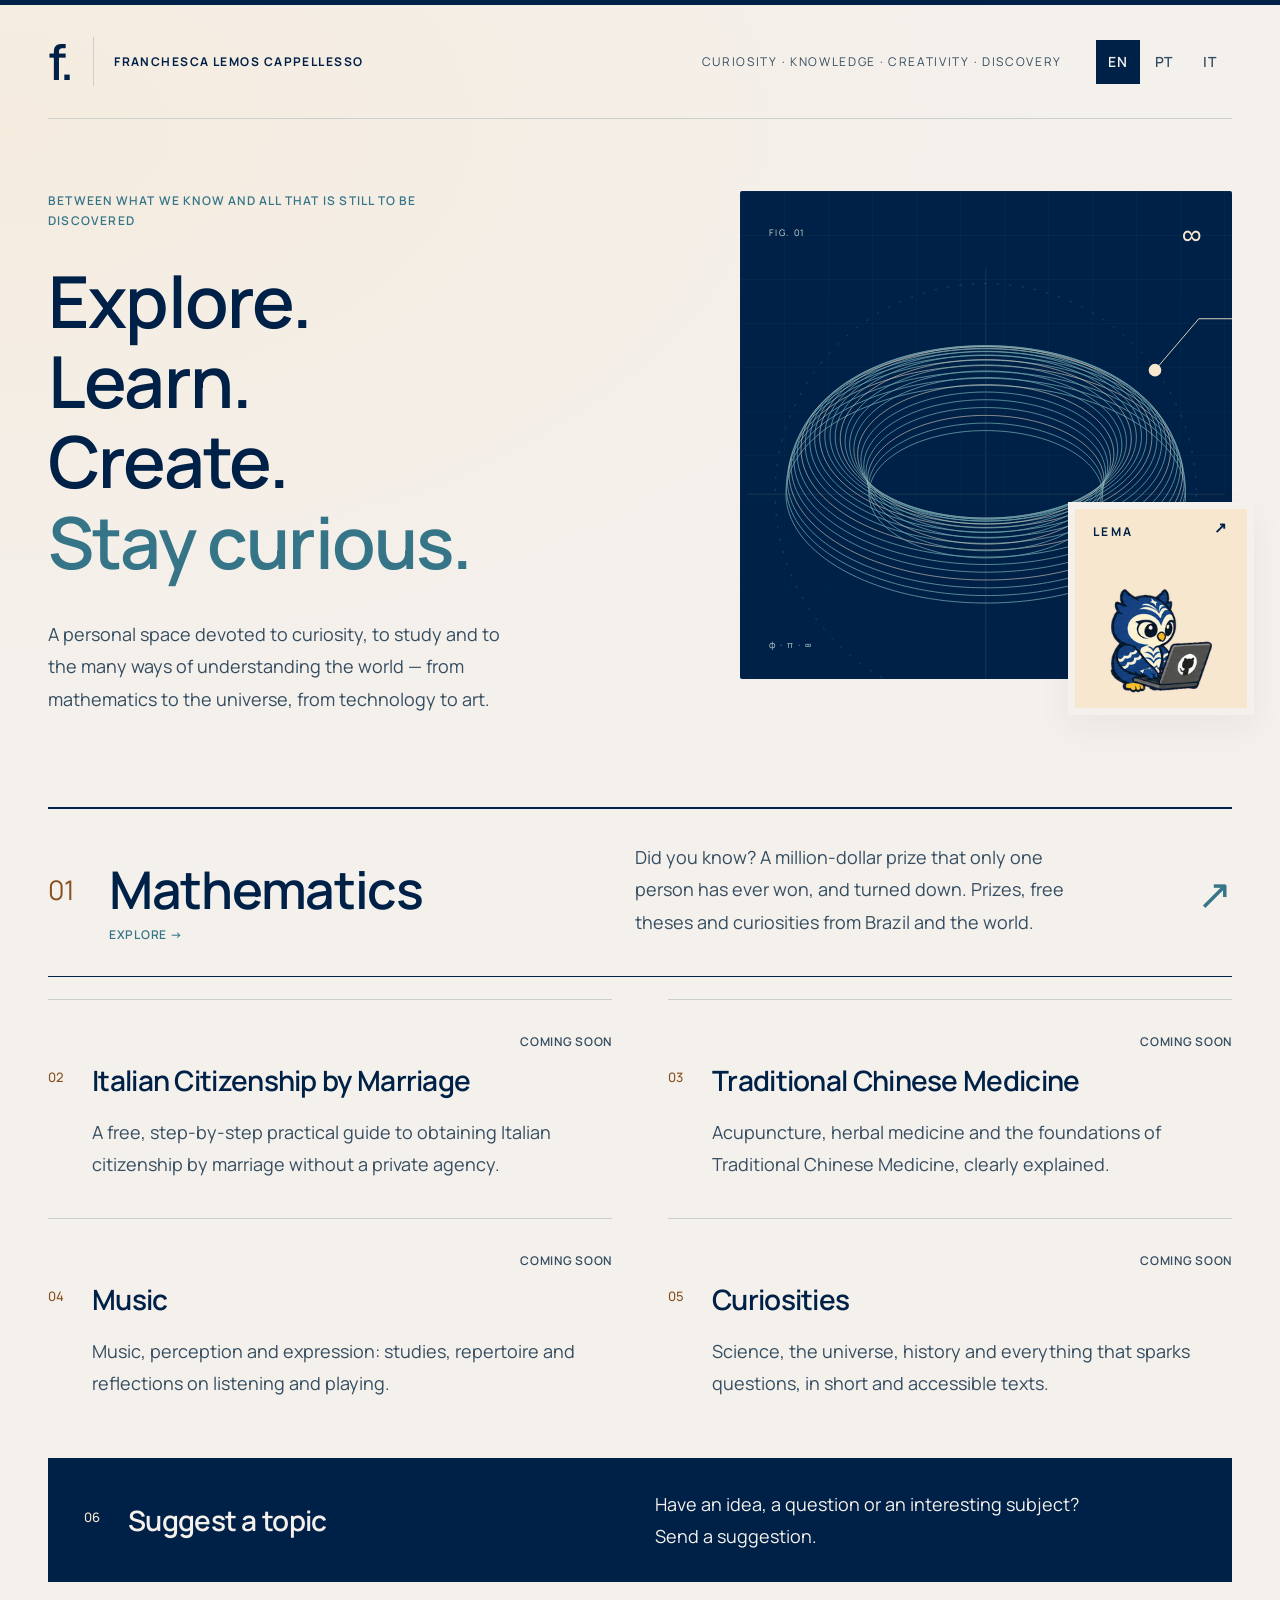
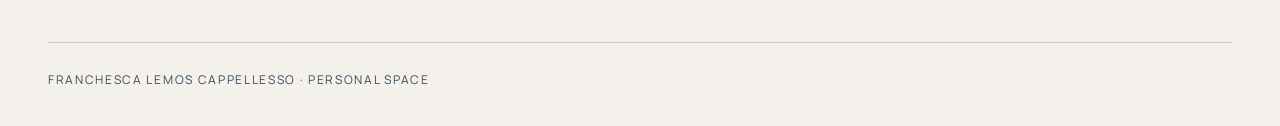
==== index.html @ 53562102 "Draw complete infinity decoration and keep it inside mobile layout" ====
<!doctype html>
<html lang="en">
<head>
  <meta charset="utf-8">
  <meta name="viewport" content="width=device-width, initial-scale=1">

  <title>Franchesca Lemos Cappellesso</title>
    
  <link rel="stylesheet" href="fonts.css">
  <link rel="stylesheet" href="home.css">
<link rel="stylesheet" href="typography.css?v=2">
</head>

<body>

  <div class="page">

    <header>
      <div class="name"><span class="brand-monogram" aria-hidden="true">f.</span>
        Franchesca Lemos Cappellesso
      </div>

      <div class="header-side">
        <div class="coordinates" data-i18n="coordinates">
          Curiosity · Knowledge · Creativity · Discovery
        </div>

        <nav class="lang" aria-label="Language">
          <button type="button" data-lang="en">EN</button>
          <button type="button" data-lang="pt">PT</button>
          <button type="button" data-lang="it">IT</button>
        </nav>
      </div>
    </header>

    <main>
      <section class="home-hero" aria-labelledby="opening-title">
        <div class="hero-copy">
          <p class="eyebrow" data-i18n="eyebrow">
        between what we know and all that is still to be discovered
      </p>
          <h1 id="opening-title">
        Explore.<br>Learn.<br>Create.<br>
        <span>Stay curious.</span>
      </h1>
          <p class="intro" data-i18n="intro">
        A personal space devoted to curiosity, to study
        and to the many ways of understanding the world —
        from mathematics to the universe,
        from technology to art.
      </p>
        </div>
        <div class="hero-visual">
          <figure class="observatory" aria-hidden="true">
  <div class="diagram-index">FIG. 01 <span>∞</span></div>
  <svg class="orbit-study" viewBox="0 0 440 420" fill="none" xmlns="http://www.w3.org/2000/svg">
    <path class="axis" d="M30 210H410M220 30V390"/>
    <circle class="reference-orbit" cx="220" cy="210" r="168"/>
    <g class="surface-lines"><polyline points="359.92,168.66 361.87,170.67 363.72,172.71 365.48,174.78 367.13,176.86 368.68,178.98 370.14,181.11 371.49,183.26 372.73,185.43 373.87,187.62 374.91,189.82 375.83,192.04 376.66,194.27 377.37,196.51 377.98,198.76 378.48,201.01 378.87,203.28 379.15,205.54 379.32,207.81 379.38,210.09 379.33,212.36 379.18,214.63 378.91,216.90 378.54,219.16 378.06,221.42 377.47,223.66 376.77,225.90 375.96,228.13 375.05,230.35 374.03,232.55 372.90,234.73 371.68,236.90 370.34,239.05 368.90,241.19 367.37,243.30 365.73,245.38 363.99,247.45 362.15,249.48 360.21,251.49 358.18,253.47 356.06,255.43 353.84,257.35 351.52,259.23 349.12,261.09 346.63,262.91 344.06,264.69 341.39,266.44 338.65,268.14 335.82,269.81 332.92,271.44 329.93,273.02 326.87,274.56 323.74,276.06 320.54,277.51 317.27,278.91 313.93,280.27 310.53,281.58 307.06,282.84 303.54,284.05 299.96,285.21 296.32,286.32 292.63,287.38 288.89,288.38 285.11,289.33 281.28,290.22 277.40,291.06 273.49,291.85 269.54,292.58 265.56,293.25 261.55,293.86 257.51,294.42 253.44,294.92 249.35,295.36 245.24,295.74 241.11,296.07 236.97,296.33 232.81,296.54 228.65,296.68 224.48,296.77 220.31,296.80 216.14,296.77 211.97,296.67 207.80,296.52 203.65,296.31 199.50,296.04 195.37,295.71 191.26,295.33 187.16,294.88 183.09,294.38 179.05,293.82 175.03,293.20 171.04,292.52 167.09,291.79 163.17,291.00 159.29,290.16 155.45,289.26 151.66,288.30 147.92,287.30 144.22,286.24 140.58,285.13 136.99,283.96 133.45,282.75 129.98,281.48 126.57,280.17 123.22,278.81 119.94,277.40 116.72,275.94 113.58,274.44 110.51,272.90 107.52,271.31 104.60,269.68 101.76,268.01 99.01,266.30 96.33,264.56 93.74,262.77 91.24,260.95 88.82,259.09 86.50,257.20 84.27,255.28 82.13,253.32 80.08,251.34 78.13,249.33 76.28,247.29 74.52,245.22 72.87,243.14 71.32,241.02 69.86,238.89 68.51,236.74 67.27,234.57 66.13,232.38 65.09,230.18 64.17,227.96 63.34,225.73 62.63,223.49 62.02,221.24 61.52,218.99 61.13,216.72 60.85,214.46 60.68,212.19 60.62,209.91 60.67,207.64 60.82,205.37 61.09,203.10 61.46,200.84 61.94,198.58 62.53,196.34 63.23,194.10 64.04,191.87 64.95,189.65 65.97,187.45 67.10,185.27 68.32,183.10 69.66,180.95 71.10,178.81 72.63,176.70 74.27,174.62 76.01,172.55 77.85,170.52 79.79,168.51 81.82,166.53 83.94,164.57 86.16,162.65 88.48,160.77 90.88,158.91 93.37,157.09 95.94,155.31 98.61,153.56 101.35,151.86 104.18,150.19 107.08,148.56 110.07,146.98 113.13,145.44 116.26,143.94 119.46,142.49 122.73,141.09 126.07,139.73 129.47,138.42 132.94,137.16 136.46,135.95 140.04,134.79 143.68,133.68 147.37,132.62 151.11,131.62 154.89,130.67 158.72,129.78 162.60,128.94 166.51,128.15 170.46,127.42 174.44,126.75 178.45,126.14 182.49,125.58 186.56,125.08 190.65,124.64 194.76,124.26 198.89,123.93 203.03,123.67 207.19,123.46 211.35,123.32 215.52,123.23 219.69,123.20 223.86,123.23 228.03,123.33 232.20,123.48 236.35,123.69 240.50,123.96 244.63,124.29 248.74,124.67 252.84,125.12 256.91,125.62 260.95,126.18 264.97,126.80 268.96,127.48 272.91,128.21 276.83,129.00 280.71,129.84 284.55,130.74 288.34,131.70 292.08,132.70 295.78,133.76 299.42,134.87 303.01,136.04 306.55,137.25 310.02,138.52 313.43,139.83 316.78,141.19 320.06,142.60 323.28,144.06 326.42,145.56 329.49,147.10 332.48,148.69 335.40,150.32 338.24,151.99 340.99,153.70 343.67,155.44 346.26,157.23 348.76,159.05 351.18,160.91 353.50,162.80 355.73,164.72 357.87,166.68 359.92,168.66"/><polyline points="359.69,162.90 361.64,164.91 363.49,166.95 365.24,169.01 366.89,171.09 368.44,173.20 369.89,175.33 371.24,177.48 372.48,179.65 373.62,181.83 374.65,184.03 375.58,186.24 376.40,188.47 377.11,190.70 377.72,192.95 378.22,195.20 378.61,197.46 378.89,199.73 379.06,201.99 379.12,204.26 379.07,206.53 378.92,208.80 378.65,211.06 378.28,213.32 377.80,215.57 377.21,217.82 376.51,220.05 375.71,222.28 374.80,224.49 373.78,226.69 372.65,228.87 371.43,231.03 370.10,233.18 368.66,235.31 367.13,237.42 365.49,239.50 363.75,241.56 361.92,243.59 359.98,245.60 357.96,247.58 355.83,249.53 353.62,251.44 351.31,253.33 348.91,255.18 346.43,257.00 343.85,258.78 341.20,260.52 338.45,262.22 335.63,263.89 332.73,265.51 329.75,267.09 326.70,268.63 323.57,270.12 320.38,271.57 317.11,272.98 313.78,274.33 310.38,275.64 306.92,276.90 303.40,278.11 299.83,279.26 296.20,280.37 292.51,281.42 288.78,282.43 285.00,283.37 281.18,284.27 277.31,285.10 273.40,285.89 269.46,286.62 265.49,287.29 261.48,287.90 257.44,288.46 253.38,288.95 249.30,289.39 245.19,289.78 241.07,290.10 236.94,290.36 232.79,290.57 228.63,290.72 224.47,290.80 220.31,290.83 216.14,290.80 211.98,290.71 207.82,290.56 203.67,290.35 199.53,290.08 195.41,289.75 191.30,289.36 187.22,288.92 183.15,288.42 179.11,287.85 175.10,287.24 171.12,286.56 167.17,285.83 163.26,285.04 159.39,284.20 155.56,283.30 151.77,282.35 148.03,281.35 144.34,280.29 140.71,279.18 137.12,278.01 133.59,276.80 130.13,275.54 126.72,274.23 123.38,272.87 120.10,271.46 116.89,270.01 113.76,268.51 110.69,266.97 107.70,265.39 104.79,263.76 101.96,262.09 99.20,260.39 96.53,258.64 93.95,256.86 91.45,255.04 89.04,253.19 86.72,251.30 84.49,249.38 82.35,247.43 80.31,245.45 78.36,243.44 76.51,241.40 74.76,239.34 73.11,237.26 71.56,235.15 70.11,233.02 68.76,230.87 67.52,228.70 66.38,226.52 65.35,224.32 64.42,222.11 63.60,219.88 62.89,217.65 62.28,215.40 61.78,213.15 61.39,210.89 61.11,208.62 60.94,206.36 60.88,204.09 60.93,201.82 61.08,199.55 61.35,197.29 61.72,195.03 62.20,192.78 62.79,190.53 63.49,188.30 64.29,186.07 65.20,183.86 66.22,181.66 67.35,179.48 68.57,177.31 69.90,175.17 71.34,173.04 72.87,170.93 74.51,168.85 76.25,166.79 78.08,164.76 80.02,162.75 82.04,160.77 84.17,158.82 86.38,156.91 88.69,155.02 91.09,153.17 93.57,151.35 96.15,149.57 98.80,147.83 101.55,146.13 104.37,144.46 107.27,142.84 110.25,141.26 113.30,139.72 116.43,138.23 119.62,136.78 122.89,135.37 126.22,134.02 129.62,132.71 133.08,131.45 136.60,130.24 140.17,129.09 143.80,127.98 147.49,126.93 151.22,125.92 155.00,124.98 158.82,124.08 162.69,123.24 166.60,122.46 170.54,121.73 174.51,121.06 178.52,120.45 182.56,119.89 186.62,119.40 190.70,118.95 194.81,118.57 198.93,118.25 203.06,117.99 207.21,117.78 211.37,117.63 215.53,117.55 219.69,117.52 223.86,117.55 228.02,117.64 232.18,117.79 236.33,118.00 240.47,118.27 244.59,118.60 248.70,118.99 252.78,119.43 256.85,119.93 260.89,120.49 264.90,121.11 268.88,121.79 272.83,122.52 276.74,123.31 280.61,124.15 284.44,125.05 288.23,126.00 291.97,127.00 295.66,128.06 299.29,129.17 302.88,130.33 306.41,131.55 309.87,132.81 313.28,134.12 316.62,135.48 319.90,136.89 323.11,138.34 326.24,139.84 329.31,141.38 332.30,142.96 335.21,144.59 338.04,146.26 340.80,147.96 343.47,149.71 346.05,151.49 348.55,153.31 350.96,155.16 353.28,157.05 355.51,158.97 357.65,160.92 359.69,162.90"/><polyline points="359.01,157.37 360.94,159.37 362.79,161.39 364.53,163.45 366.17,165.52 367.72,167.62 369.16,169.74 370.50,171.88 371.73,174.03 372.87,176.21 373.90,178.39 374.82,180.60 375.63,182.81 376.34,185.04 376.95,187.27 377.44,189.51 377.83,191.76 378.11,194.01 378.28,196.27 378.34,198.53 378.30,200.78 378.14,203.04 377.88,205.29 377.51,207.54 377.03,209.78 376.44,212.02 375.75,214.24 374.94,216.45 374.04,218.65 373.03,220.84 371.91,223.01 370.69,225.17 369.36,227.31 367.93,229.42 366.41,231.52 364.78,233.59 363.05,235.64 361.22,237.67 359.30,239.66 357.28,241.63 355.17,243.57 352.96,245.48 350.67,247.35 348.28,249.20 345.81,251.00 343.25,252.77 340.60,254.51 337.88,256.20 335.07,257.86 332.18,259.48 329.22,261.05 326.18,262.58 323.07,264.07 319.88,265.51 316.63,266.90 313.32,268.25 309.94,269.55 306.50,270.81 302.99,272.01 299.44,273.16 295.82,274.26 292.16,275.31 288.44,276.31 284.68,277.25 280.88,278.14 277.03,278.98 273.14,279.75 269.22,280.48 265.26,281.15 261.28,281.76 257.26,282.31 253.22,282.81 249.16,283.24 245.07,283.62 240.97,283.95 236.85,284.21 232.73,284.41 228.59,284.56 224.45,284.64 220.31,284.67 216.16,284.64 212.02,284.55 207.88,284.40 203.75,284.19 199.63,283.92 195.53,283.60 191.44,283.21 187.38,282.77 183.33,282.27 179.31,281.71 175.32,281.10 171.36,280.43 167.43,279.70 163.54,278.91 159.69,278.08 155.88,277.18 152.11,276.23 148.39,275.23 144.71,274.18 141.09,273.08 137.53,271.92 134.02,270.71 130.57,269.46 127.18,268.15 123.85,266.80 120.59,265.40 117.40,263.96 114.28,262.47 111.23,260.93 108.25,259.35 105.35,257.74 102.53,256.08 99.79,254.38 97.14,252.64 94.56,250.87 92.08,249.06 89.68,247.21 87.37,245.33 85.15,243.42 83.02,241.48 80.99,239.51 79.06,237.51 77.21,235.49 75.47,233.44 73.83,231.36 72.28,229.26 70.84,227.14 69.50,225.01 68.27,222.85 67.13,220.68 66.10,218.49 65.18,216.29 64.37,214.07 63.66,211.85 63.05,209.61 62.56,207.37 62.17,205.12 61.89,202.87 61.72,200.61 61.66,198.36 61.70,196.10 61.86,193.84 62.12,191.59 62.49,189.34 62.97,187.10 63.56,184.87 64.25,182.64 65.06,180.43 65.96,178.23 66.97,176.04 68.09,173.87 69.31,171.71 70.64,169.58 72.07,167.46 73.59,165.36 75.22,163.29 76.95,161.24 78.78,159.22 80.70,157.22 82.72,155.25 84.83,153.31 87.04,151.40 89.33,149.53 91.72,147.69 94.19,145.88 96.75,144.11 99.40,142.37 102.12,140.68 104.93,139.02 107.82,137.41 110.78,135.83 113.82,134.30 116.93,132.81 120.12,131.37 123.37,129.98 126.68,128.63 130.06,127.33 133.50,126.07 137.01,124.87 140.56,123.72 144.18,122.62 147.84,121.57 151.56,120.57 155.32,119.63 159.12,118.74 162.97,117.91 166.86,117.13 170.78,116.40 174.74,115.74 178.72,115.13 182.74,114.57 186.78,114.08 190.84,113.64 194.93,113.26 199.03,112.94 203.15,112.67 207.27,112.47 211.41,112.32 215.55,112.24 219.69,112.21 223.84,112.24 227.98,112.33 232.12,112.48 236.25,112.69 240.37,112.96 244.47,113.28 248.56,113.67 252.62,114.11 256.67,114.61 260.69,115.17 264.68,115.79 268.64,116.46 272.57,117.18 276.46,117.97 280.31,118.81 284.12,119.70 287.89,120.65 291.61,121.65 295.29,122.70 298.91,123.81 302.47,124.96 305.98,126.17 309.43,127.42 312.82,128.73 316.15,130.08 319.41,131.48 322.60,132.93 325.72,134.42 328.77,135.95 331.75,137.53 334.65,139.15 337.47,140.80 340.21,142.50 342.86,144.24 345.44,146.01 347.92,147.83 350.32,149.67 352.63,151.55 354.85,153.46 356.98,155.40 359.01,157.37"/><polyline points="357.88,152.15 359.80,154.13 361.63,156.14 363.36,158.18 364.99,160.24 366.52,162.32 367.95,164.42 369.28,166.54 370.50,168.68 371.63,170.83 372.65,173.01 373.56,175.19 374.37,177.39 375.08,179.59 375.67,181.81 376.17,184.03 376.55,186.26 376.83,188.50 377.00,190.74 377.06,192.97 377.01,195.21 376.86,197.45 376.60,199.69 376.23,201.91 375.75,204.14 375.17,206.35 374.48,208.56 373.69,210.76 372.79,212.94 371.78,215.11 370.68,217.26 369.46,219.40 368.15,221.52 366.73,223.62 365.22,225.70 363.60,227.76 361.89,229.79 360.08,231.80 358.17,233.78 356.17,235.73 354.07,237.65 351.88,239.55 349.61,241.41 347.24,243.23 344.79,245.03 342.25,246.78 339.62,248.50 336.92,250.18 334.13,251.83 331.27,253.43 328.33,254.99 325.32,256.51 322.23,257.98 319.08,259.41 315.85,260.80 312.56,262.14 309.21,263.43 305.79,264.67 302.32,265.86 298.79,267.01 295.21,268.10 291.57,269.14 287.89,270.13 284.16,271.06 280.38,271.94 276.57,272.77 272.71,273.54 268.82,274.26 264.90,274.92 260.94,275.53 256.96,276.08 252.95,276.57 248.92,277.00 244.87,277.38 240.80,277.70 236.72,277.96 232.62,278.16 228.52,278.31 224.41,278.39 220.30,278.42 216.19,278.39 212.08,278.30 207.98,278.15 203.88,277.94 199.80,277.68 195.73,277.36 191.68,276.97 187.64,276.53 183.63,276.04 179.64,275.49 175.68,274.88 171.75,274.21 167.86,273.49 164.00,272.71 160.18,271.88 156.40,270.99 152.66,270.05 148.97,269.06 145.32,268.02 141.73,266.92 138.20,265.77 134.71,264.58 131.29,263.33 127.93,262.04 124.63,260.69 121.40,259.31 118.23,257.87 115.13,256.40 112.11,254.87 109.16,253.31 106.28,251.70 103.49,250.06 100.77,248.37 98.13,246.65 95.58,244.89 93.12,243.10 90.74,241.27 88.45,239.40 86.24,237.51 84.14,235.58 82.12,233.63 80.20,231.64 78.37,229.64 76.64,227.60 75.01,225.54 73.48,223.46 72.05,221.36 70.72,219.24 69.50,217.10 68.37,214.94 67.35,212.77 66.44,210.59 65.63,208.39 64.92,206.19 64.33,203.97 63.83,201.75 63.45,199.52 63.17,197.28 63.00,195.04 62.94,192.80 62.99,190.57 63.14,188.33 63.40,186.09 63.77,183.86 64.25,181.64 64.83,179.43 65.52,177.22 66.31,175.02 67.21,172.84 68.22,170.67 69.32,168.52 70.54,166.38 71.85,164.26 73.27,162.16 74.78,160.08 76.40,158.02 78.11,155.99 79.92,153.98 81.83,152.00 83.83,150.05 85.93,148.13 88.12,146.23 90.39,144.37 92.76,142.55 95.21,140.75 97.75,139.00 100.38,137.28 103.08,135.59 105.87,133.95 108.73,132.35 111.67,130.79 114.68,129.27 117.77,127.80 120.92,126.37 124.15,124.98 127.44,123.64 130.79,122.35 134.21,121.11 137.68,119.92 141.21,118.77 144.79,117.68 148.43,116.64 152.11,115.65 155.84,114.72 159.62,113.84 163.43,113.01 167.29,112.24 171.18,111.52 175.10,110.86 179.06,110.25 183.04,109.70 187.05,109.21 191.08,108.77 195.13,108.40 199.20,108.08 203.28,107.82 207.38,107.61 211.48,107.47 215.59,107.38 219.70,107.36 223.81,107.39 227.92,107.48 232.02,107.63 236.12,107.84 240.20,108.10 244.27,108.42 248.32,108.81 252.36,109.24 256.37,109.74 260.36,110.29 264.32,110.90 268.25,111.57 272.14,112.29 276.00,113.07 279.82,113.90 283.60,114.79 287.34,115.73 291.03,116.72 294.68,117.76 298.27,118.86 301.80,120.01 305.29,121.20 308.71,122.45 312.07,123.74 315.37,125.08 318.60,126.47 321.77,127.91 324.87,129.38 327.89,130.91 330.84,132.47 333.72,134.08 336.51,135.72 339.23,137.41 341.87,139.13 344.42,140.89 346.88,142.68 349.26,144.51 351.55,146.38 353.76,148.27 355.86,150.20 357.88,152.15"/><polyline points="356.33,147.33 358.23,149.29 360.03,151.28 361.74,153.29 363.35,155.32 364.87,157.38 366.28,159.46 367.60,161.56 368.81,163.67 369.92,165.80 370.93,167.95 371.83,170.11 372.63,172.28 373.33,174.46 373.92,176.65 374.41,178.85 374.79,181.06 375.06,183.27 375.23,185.48 375.29,187.69 375.24,189.91 375.09,192.12 374.83,194.33 374.47,196.53 374.00,198.73 373.42,200.92 372.74,203.10 371.96,205.27 371.07,207.43 370.08,209.58 368.98,211.71 367.78,213.82 366.48,215.92 365.08,217.99 363.58,220.05 361.99,222.08 360.29,224.09 358.50,226.08 356.61,228.03 354.63,229.97 352.56,231.87 350.40,233.74 348.15,235.58 345.81,237.38 343.38,239.16 340.87,240.89 338.28,242.60 335.60,244.26 332.85,245.88 330.02,247.47 327.11,249.01 324.13,250.51 321.08,251.97 317.96,253.38 314.77,254.75 311.52,256.08 308.20,257.35 304.83,258.58 301.39,259.76 297.90,260.89 294.36,261.97 290.77,263.00 287.12,263.97 283.44,264.90 279.70,265.77 275.93,266.59 272.12,267.35 268.27,268.06 264.39,268.72 260.48,269.32 256.54,269.86 252.58,270.35 248.59,270.78 244.59,271.15 240.57,271.46 236.53,271.72 232.48,271.92 228.43,272.07 224.36,272.15 220.30,272.18 216.23,272.15 212.17,272.06 208.11,271.91 204.07,271.70 200.03,271.44 196.00,271.12 192.00,270.75 188.01,270.31 184.04,269.82 180.10,269.27 176.18,268.67 172.30,268.01 168.45,267.30 164.63,266.53 160.85,265.71 157.11,264.83 153.42,263.90 149.77,262.92 146.17,261.89 142.61,260.80 139.12,259.67 135.67,258.49 132.29,257.26 128.97,255.98 125.70,254.65 122.51,253.28 119.38,251.86 116.31,250.40 113.32,248.89 110.41,247.35 107.56,245.76 104.80,244.13 102.11,242.47 99.51,240.76 96.98,239.02 94.54,237.25 92.19,235.44 89.93,233.60 87.75,231.72 85.67,229.82 83.67,227.89 81.77,225.93 79.97,223.94 78.26,221.93 76.65,219.89 75.13,217.84 73.72,215.76 72.40,213.66 71.19,211.55 70.08,209.41 69.07,207.27 68.17,205.11 67.37,202.94 66.67,200.75 66.08,198.56 65.59,196.36 65.21,194.16 64.94,191.95 64.77,189.74 64.71,187.52 64.76,185.31 64.91,183.10 65.17,180.89 65.53,178.68 66.00,176.49 66.58,174.30 67.26,172.11 68.04,169.94 68.93,167.78 69.92,165.64 71.02,163.51 72.22,161.39 73.52,159.30 74.92,157.22 76.42,155.17 78.01,153.13 79.71,151.12 81.50,149.14 83.39,147.18 85.37,145.25 87.44,143.35 89.60,141.48 91.85,139.64 94.19,137.83 96.62,136.06 99.13,134.32 101.72,132.62 104.40,130.96 107.15,129.33 109.98,127.75 112.89,126.21 115.87,124.70 118.92,123.25 122.04,121.83 125.23,120.46 128.48,119.14 131.80,117.87 135.17,116.64 138.61,115.46 142.10,114.33 145.64,113.25 149.23,112.22 152.88,111.24 156.56,110.32 160.30,109.44 164.07,108.63 167.88,107.86 171.73,107.15 175.61,106.50 179.52,105.90 183.46,105.36 187.42,104.87 191.41,104.44 195.41,104.07 199.43,103.75 203.47,103.49 207.52,103.29 211.57,103.15 215.64,103.07 219.70,103.04 223.77,103.07 227.83,103.16 231.89,103.31 235.93,103.51 239.97,103.77 244.00,104.09 248.00,104.47 251.99,104.90 255.96,105.40 259.90,105.94 263.82,106.55 267.70,107.20 271.55,107.92 275.37,108.69 279.15,109.51 282.89,110.38 286.58,111.31 290.23,112.29 293.83,113.33 297.39,114.41 300.88,115.55 304.33,116.73 307.71,117.96 311.03,119.24 314.30,120.57 317.49,121.94 320.62,123.36 323.69,124.82 326.68,126.32 329.59,127.87 332.44,129.46 335.20,131.08 337.89,132.75 340.49,134.45 343.02,136.19 345.46,137.97 347.81,139.78 350.07,141.62 352.25,143.49 354.33,145.40 356.33,147.33"/><polyline points="354.37,142.98 356.25,144.91 358.03,146.87 359.71,148.85 361.30,150.86 362.79,152.88 364.19,154.93 365.48,157.00 366.68,159.08 367.77,161.19 368.77,163.30 369.66,165.43 370.45,167.57 371.13,169.72 371.72,171.88 372.19,174.05 372.57,176.22 372.84,178.40 373.00,180.58 373.06,182.76 373.02,184.94 372.87,187.13 372.61,189.30 372.26,191.48 371.79,193.64 371.23,195.80 370.55,197.95 369.78,200.09 368.90,202.22 367.92,204.33 366.84,206.43 365.66,208.52 364.38,210.58 363.00,212.63 361.52,214.66 359.95,216.66 358.28,218.64 356.51,220.60 354.66,222.53 352.70,224.43 350.66,226.30 348.53,228.15 346.31,229.96 344.00,231.74 341.61,233.49 339.14,235.20 336.58,236.88 333.95,238.52 331.23,240.12 328.44,241.68 325.58,243.20 322.64,244.68 319.63,246.12 316.56,247.51 313.41,248.86 310.21,250.17 306.94,251.42 303.61,252.63 300.23,253.80 296.79,254.91 293.29,255.97 289.75,256.99 286.16,257.95 282.53,258.86 278.85,259.72 275.13,260.53 271.37,261.28 267.58,261.98 263.76,262.63 259.90,263.22 256.02,263.75 252.11,264.23 248.18,264.66 244.24,265.02 240.27,265.33 236.29,265.59 232.30,265.79 228.31,265.93 224.30,266.01 220.30,266.04 216.29,266.01 212.28,265.92 208.28,265.77 204.29,265.57 200.31,265.31 196.35,265.00 192.40,264.63 188.46,264.20 184.56,263.71 180.67,263.17 176.81,262.58 172.98,261.93 169.18,261.23 165.42,260.47 161.70,259.66 158.01,258.80 154.37,257.88 150.77,256.91 147.22,255.90 143.72,254.83 140.28,253.71 136.88,252.54 133.55,251.33 130.27,250.07 127.06,248.76 123.90,247.41 120.82,246.01 117.80,244.57 114.85,243.09 111.98,241.56 109.17,240.00 106.45,238.39 103.80,236.75 101.23,235.07 98.75,233.36 96.34,231.61 94.02,229.83 91.79,228.01 89.65,226.16 87.59,224.29 85.63,222.38 83.75,220.45 81.97,218.49 80.29,216.51 78.70,214.50 77.21,212.47 75.81,210.43 74.52,208.36 73.32,206.27 72.23,204.17 71.23,202.06 70.34,199.93 69.55,197.79 68.87,195.64 68.28,193.48 67.81,191.31 67.43,189.14 67.16,186.96 67.00,184.78 66.94,182.60 66.98,180.41 67.13,178.23 67.39,176.06 67.74,173.88 68.21,171.72 68.77,169.56 69.45,167.41 70.22,165.27 71.10,163.14 72.08,161.03 73.16,158.93 74.34,156.84 75.62,154.78 77.00,152.73 78.48,150.70 80.05,148.70 81.72,146.72 83.49,144.76 85.34,142.83 87.30,140.93 89.34,139.06 91.47,137.21 93.69,135.40 96.00,133.62 98.39,131.87 100.86,130.16 103.42,128.48 106.05,126.84 108.77,125.24 111.56,123.68 114.42,122.16 117.36,120.68 120.37,119.24 123.44,117.85 126.59,116.50 129.79,115.19 133.06,113.94 136.39,112.73 139.77,111.56 143.21,110.45 146.71,109.38 150.25,108.37 153.84,107.41 157.47,106.50 161.15,105.64 164.87,104.83 168.63,104.08 172.42,103.38 176.24,102.73 180.10,102.14 183.98,101.61 187.89,101.13 191.82,100.70 195.76,100.34 199.73,100.03 203.71,99.77 207.70,99.57 211.69,99.43 215.70,99.35 219.70,99.32 223.71,99.35 227.72,99.44 231.72,99.59 235.71,99.79 239.69,100.05 243.65,100.36 247.60,100.73 251.54,101.16 255.44,101.65 259.33,102.18 263.19,102.78 267.02,103.43 270.82,104.13 274.58,104.89 278.30,105.70 281.99,106.56 285.63,107.48 289.23,108.45 292.78,109.46 296.28,110.53 299.72,111.65 303.12,112.82 306.45,114.03 309.73,115.29 312.94,116.60 316.10,117.95 319.18,119.35 322.20,120.79 325.15,122.27 328.02,123.80 330.83,125.36 333.55,126.96 336.20,128.61 338.77,130.29 341.25,132.00 343.66,133.75 345.98,135.53 348.21,137.35 350.35,139.20 352.41,141.07 354.37,142.98"/><polyline points="352.05,139.17 353.89,141.07 355.64,142.99 357.29,144.94 358.85,146.91 360.32,148.90 361.69,150.92 362.96,152.95 364.14,155.00 365.22,157.06 366.19,159.14 367.07,161.23 367.84,163.33 368.52,165.45 369.09,167.57 369.56,169.70 369.93,171.84 370.19,173.98 370.36,176.12 370.42,178.26 370.37,180.41 370.22,182.55 369.97,184.69 369.62,186.83 369.17,188.96 368.61,191.08 367.95,193.19 367.19,195.29 366.33,197.38 365.37,199.46 364.30,201.53 363.14,203.57 361.88,205.60 360.53,207.61 359.08,209.60 357.53,211.57 355.89,213.52 354.15,215.44 352.33,217.34 350.41,219.21 348.40,221.05 346.31,222.86 344.13,224.65 341.86,226.40 339.51,228.11 337.08,229.80 334.57,231.44 331.97,233.05 329.31,234.63 326.56,236.16 323.75,237.66 320.86,239.11 317.91,240.52 314.88,241.89 311.80,243.22 308.65,244.50 305.44,245.74 302.17,246.93 298.84,248.07 295.46,249.16 292.03,250.21 288.55,251.21 285.02,252.15 281.44,253.05 277.83,253.89 274.17,254.69 270.48,255.43 266.76,256.11 263.00,256.75 259.21,257.33 255.40,257.85 251.56,258.32 247.70,258.74 243.82,259.10 239.92,259.41 236.01,259.66 232.09,259.85 228.16,259.99 224.23,260.07 220.29,260.10 216.35,260.07 212.42,259.98 208.49,259.84 204.57,259.64 200.65,259.39 196.76,259.08 192.87,258.71 189.01,258.29 185.17,257.81 181.35,257.28 177.56,256.70 173.79,256.06 170.06,255.37 166.37,254.63 162.71,253.83 159.09,252.98 155.51,252.08 151.97,251.13 148.48,250.13 145.04,249.08 141.66,247.98 138.32,246.84 135.04,245.64 131.82,244.40 128.66,243.12 125.57,241.79 122.53,240.42 119.57,239.00 116.67,237.54 113.85,236.05 111.09,234.51 108.41,232.93 105.81,231.32 103.29,229.67 100.84,227.98 98.48,226.26 96.20,224.51 94.01,222.73 91.90,220.91 89.88,219.07 87.95,217.20 86.11,215.30 84.36,213.37 82.71,211.43 81.15,209.45 79.68,207.46 78.31,205.45 77.04,203.42 75.86,201.37 74.78,199.30 73.81,197.23 72.93,195.13 72.16,193.03 71.48,190.92 70.91,188.79 70.44,186.66 70.07,184.53 69.81,182.39 69.64,180.24 69.58,178.10 69.63,175.96 69.78,173.81 70.03,171.67 70.38,169.54 70.83,167.41 71.39,165.29 72.05,163.17 72.81,161.07 73.67,158.98 74.63,156.90 75.70,154.84 76.86,152.79 78.12,150.76 79.47,148.75 80.92,146.76 82.47,144.79 84.11,142.84 85.85,140.92 87.67,139.02 89.59,137.15 91.60,135.31 93.69,133.50 95.87,131.72 98.14,129.97 100.49,128.25 102.92,126.57 105.43,124.92 108.03,123.31 110.69,121.74 113.44,120.20 116.25,118.71 119.14,117.25 122.09,115.84 125.12,114.47 128.20,113.15 131.35,111.86 134.56,110.63 137.83,109.44 141.16,108.30 144.54,107.20 147.97,106.16 151.45,105.16 154.98,104.21 158.56,103.32 162.17,102.47 165.83,101.68 169.52,100.94 173.24,100.25 177.00,99.62 180.79,99.04 184.60,98.51 188.44,98.04 192.30,97.62 196.18,97.26 200.08,96.96 203.99,96.71 207.91,96.51 211.84,96.38 215.77,96.29 219.71,96.27 223.65,96.30 227.58,96.38 231.51,96.53 235.43,96.72 239.35,96.98 243.24,97.29 247.13,97.65 250.99,98.07 254.83,98.55 258.65,99.08 262.44,99.66 266.21,100.30 269.94,100.99 273.63,101.74 277.29,102.53 280.91,103.38 284.49,104.28 288.03,105.23 291.52,106.23 294.96,107.28 298.34,108.38 301.68,109.53 304.96,110.72 308.18,111.96 311.34,113.24 314.43,114.57 317.47,115.95 320.43,117.36 323.33,118.82 326.15,120.32 328.91,121.86 331.59,123.43 334.19,125.05 336.71,126.70 339.16,128.38 341.52,130.10 343.80,131.85 345.99,133.64 348.10,135.45 350.12,137.30 352.05,139.17"/><polyline points="349.39,135.96 351.19,137.82 352.91,139.70 354.53,141.61 356.06,143.54 357.50,145.50 358.84,147.47 360.09,149.46 361.24,151.47 362.29,153.49 363.25,155.53 364.11,157.58 364.87,159.64 365.53,161.71 366.09,163.79 366.55,165.88 366.91,167.97 367.17,170.07 367.33,172.17 367.39,174.27 367.34,176.37 367.20,178.47 366.96,180.56 366.61,182.66 366.16,184.74 365.62,186.82 364.97,188.89 364.23,190.95 363.38,193.00 362.44,195.04 361.40,197.06 360.26,199.07 359.03,201.06 357.70,203.03 356.28,204.98 354.76,206.91 353.15,208.81 351.45,210.70 349.66,212.56 347.78,214.39 345.82,216.19 343.76,217.97 341.63,219.72 339.41,221.43 337.10,223.11 334.72,224.76 332.26,226.38 329.72,227.95 327.11,229.50 324.42,231.00 321.66,232.46 318.83,233.89 315.94,235.27 312.97,236.61 309.95,237.91 306.86,239.17 303.72,240.38 300.51,241.55 297.25,242.67 293.94,243.74 290.58,244.76 287.17,245.74 283.71,246.67 280.21,247.55 276.67,248.37 273.08,249.15 269.47,249.87 265.82,250.55 262.13,251.17 258.42,251.74 254.68,252.25 250.92,252.71 247.14,253.12 243.34,253.48 239.52,253.78 235.69,254.02 231.85,254.21 228.00,254.35 224.14,254.43 220.28,254.45 216.43,254.42 212.57,254.34 208.72,254.20 204.88,254.00 201.04,253.75 197.22,253.45 193.42,253.09 189.63,252.68 185.87,252.22 182.13,251.70 178.41,251.12 174.73,250.50 171.07,249.82 167.45,249.09 163.86,248.31 160.31,247.48 156.80,246.60 153.34,245.67 149.92,244.69 146.55,243.66 143.23,242.58 139.97,241.46 136.75,240.29 133.60,239.08 130.50,237.82 127.47,236.51 124.50,235.17 121.59,233.78 118.75,232.35 115.98,230.89 113.28,229.38 110.66,227.84 108.11,226.25 105.64,224.64 103.24,222.99 100.93,221.30 98.70,219.58 96.55,217.84 94.48,216.06 92.50,214.25 90.61,212.42 88.81,210.56 87.09,208.67 85.47,206.76 83.94,204.83 82.50,202.88 81.16,200.90 79.91,198.91 78.76,196.91 77.71,194.88 76.75,192.85 75.89,190.80 75.13,188.74 74.47,186.66 73.91,184.58 73.45,182.50 73.09,180.40 72.83,178.31 72.67,176.21 72.61,174.11 72.66,172.01 72.80,169.91 73.04,167.81 73.39,165.72 73.84,163.63 74.38,161.55 75.03,159.48 75.77,157.42 76.62,155.37 77.56,153.34 78.60,151.31 79.74,149.31 80.97,147.32 82.30,145.35 83.72,143.40 85.24,141.47 86.85,139.56 88.55,137.68 90.34,135.82 92.22,133.98 94.18,132.18 96.24,130.40 98.37,128.66 100.59,126.94 102.90,125.26 105.28,123.61 107.74,122.00 110.28,120.42 112.89,118.88 115.58,117.37 118.34,115.91 121.17,114.48 124.06,113.10 127.03,111.76 130.05,110.46 133.14,109.20 136.28,107.99 139.49,106.83 142.75,105.71 146.06,104.63 149.42,103.61 152.83,102.63 156.29,101.71 159.79,100.83 163.33,100.00 166.92,99.22 170.53,98.50 174.18,97.82 177.87,97.20 181.58,96.64 185.32,96.12 189.08,95.66 192.86,95.25 196.66,94.90 200.48,94.60 204.31,94.35 208.15,94.16 212.00,94.03 215.86,93.95 219.72,93.92 223.57,93.95 227.43,94.04 231.28,94.17 235.12,94.37 238.96,94.62 242.78,94.92 246.58,95.28 250.37,95.69 254.13,96.16 257.87,96.68 261.59,97.25 265.27,97.87 268.93,98.55 272.55,99.28 276.14,100.06 279.69,100.89 283.20,101.77 286.66,102.71 290.08,103.69 293.45,104.71 296.77,105.79 300.03,106.91 303.25,108.08 306.40,109.30 309.50,110.56 312.53,111.86 315.50,113.20 318.41,114.59 321.25,116.02 324.02,117.49 326.72,118.99 329.34,120.54 331.89,122.12 334.36,123.74 336.76,125.39 339.07,127.07 341.30,128.79 343.45,130.54 345.52,132.32 347.50,134.12 349.39,135.96"/><polyline points="346.44,133.40 348.20,135.22 349.88,137.06 351.46,138.92 352.96,140.81 354.36,142.72 355.67,144.65 356.89,146.59 358.02,148.55 359.05,150.53 359.98,152.52 360.82,154.52 361.56,156.54 362.21,158.56 362.76,160.60 363.21,162.63 363.56,164.68 363.81,166.73 363.97,168.78 364.03,170.83 363.98,172.89 363.84,174.94 363.60,176.99 363.27,179.03 362.83,181.07 362.30,183.10 361.67,185.13 360.94,187.14 360.11,189.14 359.19,191.13 358.17,193.11 357.06,195.07 355.86,197.01 354.56,198.94 353.17,200.84 351.69,202.73 350.12,204.59 348.45,206.43 346.71,208.25 344.87,210.04 342.95,211.80 340.94,213.54 338.85,215.25 336.68,216.92 334.43,218.57 332.10,220.18 329.70,221.75 327.22,223.30 324.66,224.80 322.04,226.27 319.34,227.70 316.58,229.10 313.75,230.45 310.85,231.76 307.90,233.03 304.88,234.26 301.81,235.44 298.68,236.58 295.49,237.67 292.25,238.72 288.97,239.72 285.63,240.68 282.26,241.58 278.83,242.44 275.37,243.25 271.87,244.01 268.34,244.72 264.77,245.38 261.17,245.98 257.54,246.54 253.89,247.04 250.22,247.49 246.52,247.89 242.80,248.24 239.07,248.53 235.33,248.77 231.58,248.96 227.82,249.09 224.05,249.17 220.28,249.19 216.51,249.16 212.74,249.08 208.98,248.94 205.22,248.75 201.48,248.51 197.74,248.21 194.03,247.86 190.33,247.46 186.65,247.01 182.99,246.50 179.36,245.94 175.76,245.33 172.18,244.67 168.64,243.95 165.14,243.19 161.67,242.38 158.25,241.52 154.86,240.61 151.52,239.65 148.23,238.64 144.98,237.59 141.79,236.49 138.65,235.35 135.57,234.17 132.54,232.93 129.58,231.66 126.67,230.35 123.83,228.99 121.06,227.60 118.35,226.16 115.72,224.69 113.15,223.18 110.66,221.64 108.25,220.06 105.91,218.44 103.64,216.80 101.46,215.12 99.36,213.41 97.34,211.67 95.41,209.91 93.56,208.11 91.80,206.29 90.12,204.45 88.54,202.59 87.04,200.70 85.64,198.79 84.33,196.86 83.11,194.92 81.98,192.96 80.95,190.98 80.02,188.99 79.18,186.99 78.44,184.97 77.79,182.95 77.24,180.92 76.79,178.88 76.44,176.83 76.19,174.78 76.03,172.73 75.97,170.68 76.02,168.62 76.16,166.57 76.40,164.52 76.73,162.48 77.17,160.44 77.70,158.41 78.33,156.39 79.06,154.37 79.89,152.37 80.81,150.38 81.83,148.40 82.94,146.44 84.14,144.50 85.44,142.57 86.83,140.67 88.31,138.78 89.88,136.92 91.55,135.08 93.29,133.26 95.13,131.47 97.05,129.71 99.06,127.97 101.15,126.27 103.32,124.59 105.57,122.95 107.90,121.33 110.30,119.76 112.78,118.21 115.34,116.71 117.96,115.24 120.66,113.81 123.42,112.41 126.25,111.06 129.15,109.75 132.10,108.48 135.12,107.25 138.19,106.07 141.32,104.93 144.51,103.84 147.75,102.79 151.03,101.79 154.37,100.83 157.74,99.93 161.17,99.07 164.63,98.26 168.13,97.50 171.66,96.79 175.23,96.14 178.83,95.53 182.46,94.97 186.11,94.47 189.78,94.02 193.48,93.62 197.20,93.27 200.93,92.98 204.67,92.74 208.42,92.56 212.18,92.42 215.95,92.35 219.72,92.32 223.49,92.35 227.26,92.43 231.02,92.57 234.78,92.76 238.52,93.00 242.26,93.30 245.97,93.65 249.67,94.05 253.35,94.51 257.01,95.01 260.64,95.57 264.24,96.18 267.82,96.85 271.36,97.56 274.86,98.32 278.33,99.13 281.75,99.99 285.14,100.90 288.48,101.86 291.77,102.87 295.02,103.92 298.21,105.02 301.35,106.16 304.43,107.35 307.46,108.58 310.42,109.85 313.33,111.16 316.17,112.52 318.94,113.91 321.65,115.35 324.28,116.82 326.85,118.33 329.34,119.88 331.75,121.46 334.09,123.07 336.36,124.72 338.54,126.39 340.64,128.10 342.66,129.84 344.59,131.61 346.44,133.40"/><polyline points="343.24,131.53 344.96,133.30 346.59,135.10 348.14,136.92 349.60,138.76 350.96,140.62 352.24,142.49 353.43,144.39 354.53,146.30 355.53,148.23 356.44,150.17 357.26,152.12 357.99,154.09 358.62,156.06 359.15,158.04 359.59,160.03 359.93,162.02 360.18,164.02 360.33,166.02 360.39,168.02 360.35,170.02 360.21,172.02 359.97,174.02 359.65,176.01 359.22,178.00 358.70,179.98 358.08,181.95 357.37,183.91 356.57,185.87 355.67,187.80 354.68,189.73 353.60,191.64 352.42,193.54 351.16,195.41 349.80,197.27 348.36,199.11 346.83,200.93 345.21,202.72 343.50,204.49 341.71,206.24 339.84,207.96 337.89,209.65 335.85,211.31 333.73,212.94 331.54,214.55 329.27,216.12 326.93,217.65 324.51,219.16 322.02,220.63 319.46,222.06 316.83,223.45 314.14,224.81 311.38,226.13 308.56,227.41 305.68,228.64 302.74,229.84 299.74,230.99 296.69,232.10 293.58,233.17 290.43,234.19 287.22,235.17 283.98,236.10 280.68,236.98 277.35,237.82 273.97,238.61 270.56,239.35 267.12,240.04 263.64,240.68 260.13,241.27 256.60,241.81 253.04,242.30 249.45,242.74 245.85,243.13 242.23,243.47 238.59,243.75 234.94,243.99 231.28,244.17 227.62,244.30 223.95,244.37 220.27,244.40 216.60,244.37 212.92,244.29 209.26,244.15 205.59,243.97 201.94,243.73 198.31,243.44 194.68,243.10 191.08,242.71 187.49,242.27 183.93,241.77 180.39,241.23 176.88,240.63 173.39,239.99 169.94,239.29 166.53,238.55 163.15,237.76 159.81,236.92 156.51,236.03 153.25,235.10 150.04,234.12 146.88,233.09 143.77,232.02 140.71,230.91 137.70,229.75 134.75,228.55 131.86,227.31 129.03,226.03 126.26,224.71 123.56,223.35 120.92,221.95 118.35,220.52 115.85,219.04 113.43,217.54 111.07,216.00 108.79,214.42 106.58,212.82 104.46,211.18 102.41,209.52 100.44,207.83 98.56,206.10 96.76,204.36 95.04,202.58 93.41,200.79 91.86,198.97 90.40,197.13 89.04,195.27 87.76,193.39 86.57,191.50 85.47,189.58 84.47,187.66 83.56,185.72 82.74,183.76 82.01,181.80 81.38,179.83 80.85,177.85 80.41,175.86 80.07,173.87 79.82,171.87 79.67,169.87 79.61,167.87 79.65,165.87 79.79,163.87 80.03,161.87 80.35,159.88 80.78,157.89 81.30,155.91 81.92,153.94 82.63,151.97 83.43,150.02 84.33,148.08 85.32,146.16 86.40,144.25 87.58,142.35 88.84,140.47 90.20,138.62 91.64,136.78 93.17,134.96 94.79,133.17 96.50,131.40 98.29,129.65 100.16,127.93 102.11,126.24 104.15,124.58 106.27,122.94 108.46,121.34 110.73,119.77 113.07,118.23 115.49,116.73 117.98,115.26 120.54,113.83 123.17,112.43 125.86,111.08 128.62,109.76 131.44,108.48 134.32,107.24 137.26,106.05 140.26,104.89 143.31,103.78 146.42,102.72 149.57,101.70 152.78,100.72 156.02,99.79 159.32,98.91 162.65,98.07 166.03,97.28 169.44,96.54 172.88,95.85 176.36,95.21 179.87,94.62 183.40,94.08 186.96,93.59 190.55,93.15 194.15,92.76 197.77,92.42 201.41,92.13 205.06,91.90 208.72,91.72 212.38,91.59 216.05,91.52 219.73,91.49 223.40,91.52 227.08,91.60 230.74,91.73 234.41,91.92 238.06,92.15 241.69,92.44 245.32,92.78 248.92,93.18 252.51,93.62 256.07,94.12 259.61,94.66 263.12,95.26 266.61,95.90 270.06,96.60 273.47,97.34 276.85,98.13 280.19,98.97 283.49,99.86 286.75,100.79 289.96,101.77 293.12,102.80 296.23,103.87 299.29,104.98 302.30,106.14 305.25,107.34 308.14,108.58 310.97,109.86 313.74,111.18 316.44,112.54 319.08,113.94 321.65,115.37 324.15,116.84 326.57,118.35 328.93,119.89 331.21,121.46 333.42,123.07 335.54,124.70 337.59,126.37 339.56,128.06 341.44,129.78 343.24,131.53"/><polyline points="339.85,130.38 341.52,132.11 343.11,133.85 344.61,135.62 346.03,137.41 347.36,139.22 348.61,141.05 349.76,142.89 350.83,144.75 351.80,146.62 352.69,148.51 353.49,150.41 354.19,152.32 354.80,154.24 355.32,156.16 355.75,158.10 356.08,160.04 356.32,161.98 356.47,163.92 356.52,165.87 356.48,167.82 356.35,169.76 356.12,171.70 355.80,173.64 355.39,175.57 354.88,177.50 354.29,179.42 353.60,181.33 352.81,183.22 351.94,185.11 350.98,186.98 349.92,188.84 348.78,190.68 347.55,192.51 346.23,194.32 344.83,196.10 343.34,197.87 341.76,199.61 340.11,201.34 338.36,203.03 336.54,204.71 334.64,206.35 332.66,207.97 330.60,209.56 328.47,211.11 326.26,212.64 323.98,214.14 321.63,215.60 319.21,217.03 316.72,218.42 314.17,219.78 311.55,221.10 308.87,222.38 306.12,223.62 303.32,224.83 300.46,225.99 297.54,227.11 294.58,228.19 291.56,229.23 288.49,230.22 285.37,231.17 282.22,232.07 279.01,232.93 275.77,233.75 272.49,234.51 269.17,235.23 265.82,235.90 262.44,236.53 259.03,237.10 255.59,237.63 252.13,238.11 248.64,238.53 245.14,238.91 241.62,239.24 238.08,239.52 234.53,239.74 230.97,239.92 227.41,240.05 223.84,240.12 220.26,240.14 216.69,240.12 213.12,240.04 209.55,239.91 205.99,239.73 202.44,239.50 198.90,239.22 195.38,238.89 191.87,238.50 188.39,238.07 184.92,237.59 181.48,237.06 178.06,236.48 174.68,235.85 171.32,235.18 168.00,234.46 164.71,233.69 161.46,232.87 158.25,232.01 155.09,231.10 151.97,230.15 148.89,229.15 145.86,228.11 142.89,227.03 139.97,225.90 137.10,224.74 134.29,223.53 131.54,222.28 128.84,221.00 126.21,219.68 123.65,218.32 121.15,216.92 118.72,215.49 116.36,214.02 114.07,212.53 111.85,211.00 109.70,209.44 107.64,207.85 105.64,206.23 103.73,204.58 101.90,202.91 100.15,201.21 98.48,199.48 96.89,197.74 95.39,195.97 93.97,194.18 92.64,192.37 91.39,190.54 90.24,188.70 89.17,186.84 88.20,184.97 87.31,183.08 86.51,181.18 85.81,179.27 85.20,177.35 84.68,175.43 84.25,173.49 83.92,171.55 83.68,169.61 83.53,167.67 83.48,165.72 83.52,163.77 83.65,161.83 83.88,159.89 84.20,157.95 84.61,156.02 85.12,154.09 85.71,152.17 86.40,150.26 87.19,148.37 88.06,146.48 89.02,144.61 90.08,142.75 91.22,140.91 92.45,139.08 93.77,137.27 95.17,135.49 96.66,133.72 98.24,131.98 99.89,130.25 101.64,128.56 103.46,126.88 105.36,125.24 107.34,123.62 109.40,122.03 111.53,120.48 113.74,118.95 116.02,117.45 118.37,115.99 120.79,114.56 123.28,113.17 125.83,111.81 128.45,110.49 131.13,109.21 133.88,107.97 136.68,106.76 139.54,105.60 142.46,104.48 145.42,103.40 148.44,102.36 151.51,101.37 154.63,100.42 157.78,99.52 160.99,98.66 164.23,97.84 167.51,97.08 170.83,96.36 174.18,95.69 177.56,95.06 180.97,94.49 184.41,93.96 187.87,93.48 191.36,93.05 194.86,92.68 198.38,92.35 201.92,92.07 205.47,91.85 209.03,91.67 212.59,91.54 216.16,91.47 219.74,91.45 223.31,91.47 226.88,91.55 230.45,91.68 234.01,91.86 237.56,92.09 241.10,92.37 244.62,92.70 248.13,93.09 251.61,93.52 255.08,94.00 258.52,94.53 261.94,95.11 265.32,95.73 268.68,96.41 272.00,97.13 275.29,97.90 278.54,98.72 281.75,99.58 284.91,100.49 288.03,101.44 291.11,102.44 294.14,103.48 297.11,104.56 300.03,105.69 302.90,106.85 305.71,108.06 308.46,109.31 311.16,110.59 313.79,111.91 316.35,113.27 318.85,114.67 321.28,116.10 323.64,117.57 325.93,119.06 328.15,120.59 330.30,122.15 332.36,123.74 334.36,125.36 336.27,127.01 338.10,128.68 339.85,130.38"/><polyline points="336.32,129.98 337.94,131.65 339.48,133.34 340.94,135.06 342.32,136.80 343.61,138.55 344.81,140.32 345.94,142.11 346.97,143.92 347.92,145.74 348.78,147.57 349.55,149.41 350.23,151.26 350.83,153.13 351.33,155.00 351.75,156.87 352.07,158.75 352.31,160.64 352.45,162.53 352.50,164.42 352.46,166.30 352.33,168.19 352.11,170.08 351.80,171.96 351.40,173.83 350.91,175.70 350.33,177.56 349.66,179.42 348.90,181.26 348.05,183.09 347.12,184.91 346.09,186.71 344.99,188.50 343.79,190.27 342.51,192.02 341.15,193.76 339.70,195.47 338.17,197.17 336.57,198.84 334.88,200.48 333.11,202.11 331.26,203.70 329.34,205.27 327.35,206.81 325.27,208.33 323.13,209.81 320.92,211.26 318.64,212.68 316.29,214.07 313.87,215.42 311.39,216.73 308.85,218.02 306.25,219.26 303.58,220.47 300.86,221.63 298.09,222.76 295.26,223.85 292.38,224.90 289.45,225.91 286.47,226.87 283.45,227.79 280.38,228.67 277.27,229.50 274.13,230.29 270.94,231.04 267.72,231.73 264.47,232.39 261.19,232.99 257.88,233.55 254.54,234.06 251.18,234.52 247.80,234.94 244.40,235.31 240.98,235.62 237.55,235.89 234.10,236.11 230.65,236.28 227.19,236.41 223.72,236.48 220.26,236.50 216.79,236.47 213.32,236.40 209.86,236.27 206.40,236.10 202.96,235.87 199.52,235.60 196.10,235.28 192.70,234.91 189.32,234.49 185.95,234.02 182.61,233.51 179.30,232.95 176.01,232.34 172.75,231.68 169.53,230.98 166.34,230.23 163.19,229.44 160.07,228.60 157.00,227.72 153.97,226.80 150.99,225.83 148.05,224.82 145.16,223.77 142.32,222.68 139.54,221.55 136.81,220.38 134.14,219.17 131.53,217.92 128.98,216.64 126.49,215.32 124.06,213.96 121.70,212.57 119.41,211.15 117.19,209.70 115.04,208.21 112.96,206.70 110.95,205.15 109.02,203.58 107.16,201.98 105.38,200.36 103.68,198.71 102.06,197.04 100.52,195.34 99.06,193.63 97.68,191.89 96.39,190.14 95.19,188.36 94.06,186.57 93.03,184.77 92.08,182.95 91.22,181.12 90.45,179.28 89.77,177.42 89.17,175.56 88.67,173.69 88.25,171.81 87.93,169.93 87.69,168.05 87.55,166.16 87.50,164.27 87.54,162.38 87.67,160.50 87.89,158.61 88.20,156.73 88.60,154.85 89.09,152.98 89.67,151.12 90.34,149.27 91.10,147.43 91.95,145.60 92.88,143.78 93.91,141.98 95.01,140.19 96.21,138.42 97.49,136.66 98.85,134.93 100.30,133.21 101.83,131.52 103.43,129.85 105.12,128.20 106.89,126.58 108.74,124.98 110.66,123.41 112.65,121.87 114.73,120.36 116.87,118.88 119.08,117.43 121.36,116.01 123.71,114.62 126.13,113.27 128.61,111.95 131.15,110.67 133.75,109.43 136.42,108.22 139.14,107.05 141.91,105.92 144.74,104.84 147.62,103.79 150.55,102.78 153.53,101.82 156.55,100.90 159.62,100.02 162.73,99.18 165.87,98.39 169.06,97.65 172.28,96.95 175.53,96.30 178.81,95.69 182.12,95.14 185.46,94.63 188.82,94.16 192.20,93.75 195.60,93.38 199.02,93.06 202.45,92.79 205.90,92.57 209.35,92.40 212.81,92.28 216.28,92.21 219.74,92.19 223.21,92.21 226.68,92.29 230.14,92.41 233.60,92.59 237.04,92.81 240.48,93.08 243.90,93.41 247.30,93.78 250.68,94.20 254.05,94.66 257.39,95.18 260.70,95.74 263.99,96.35 267.25,97.00 270.47,97.71 273.66,98.45 276.81,99.25 279.93,100.08 283.00,100.96 286.03,101.89 289.01,102.86 291.95,103.87 294.84,104.92 297.68,106.01 300.46,107.14 303.19,108.31 305.86,109.52 308.47,110.77 311.02,112.05 313.51,113.37 315.94,114.73 318.30,116.11 320.59,117.53 322.81,118.99 324.96,120.47 327.04,121.99 329.05,123.53 330.98,125.10 332.84,126.70 334.62,128.33 336.32,129.98"/><polyline points="332.70,130.31 334.27,131.93 335.77,133.58 337.18,135.24 338.51,136.92 339.76,138.62 340.93,140.34 342.02,142.07 343.02,143.82 343.94,145.58 344.77,147.36 345.52,149.14 346.18,150.94 346.76,152.74 347.25,154.56 347.65,156.37 347.96,158.20 348.19,160.02 348.33,161.85 348.38,163.68 348.34,165.51 348.22,167.34 348.00,169.17 347.70,170.99 347.31,172.81 346.84,174.62 346.27,176.42 345.62,178.22 344.89,180.00 344.07,181.77 343.16,183.54 342.17,185.28 341.10,187.02 339.94,188.73 338.70,190.43 337.38,192.11 335.98,193.77 334.50,195.41 332.94,197.03 331.30,198.63 329.59,200.20 327.80,201.75 325.94,203.27 324.01,204.76 322.00,206.23 319.92,207.66 317.78,209.07 315.57,210.44 313.29,211.79 310.95,213.10 308.55,214.37 306.09,215.61 303.56,216.82 300.98,217.99 298.35,219.12 295.66,220.21 292.92,221.27 290.13,222.28 287.29,223.26 284.40,224.19 281.47,225.09 278.50,225.94 275.49,226.74 272.44,227.51 269.36,228.23 266.24,228.91 263.09,229.54 259.91,230.13 256.70,230.67 253.47,231.16 250.21,231.61 246.93,232.01 243.64,232.37 240.33,232.68 237.00,232.94 233.67,233.15 230.32,233.32 226.97,233.43 223.61,233.50 220.25,233.53 216.89,233.50 213.53,233.43 210.17,233.30 206.83,233.14 203.49,232.92 200.16,232.65 196.85,232.34 193.55,231.98 190.27,231.58 187.01,231.13 183.78,230.63 180.56,230.08 177.38,229.49 174.22,228.86 171.10,228.18 168.01,227.45 164.95,226.68 161.94,225.87 158.96,225.02 156.02,224.12 153.13,223.19 150.29,222.21 147.49,221.19 144.74,220.13 142.04,219.04 139.40,217.90 136.81,216.73 134.28,215.52 131.81,214.28 129.40,213.00 127.05,211.69 124.76,210.34 122.54,208.96 120.39,207.56 118.30,206.12 116.28,204.65 114.34,203.15 112.47,201.63 110.67,200.08 108.94,198.51 107.30,196.91 105.73,195.29 104.23,193.65 102.82,191.98 101.49,190.30 100.24,188.60 99.07,186.88 97.98,185.15 96.98,183.40 96.06,181.64 95.23,179.87 94.48,178.08 93.82,176.28 93.24,174.48 92.75,172.67 92.35,170.85 92.04,169.03 91.81,167.20 91.67,165.37 91.62,163.54 91.66,161.71 91.78,159.88 92.00,158.06 92.30,156.23 92.69,154.42 93.16,152.61 93.73,150.80 94.38,149.01 95.11,147.22 95.93,145.45 96.84,143.69 97.83,141.94 98.90,140.21 100.06,138.49 101.30,136.79 102.62,135.11 104.02,133.45 105.50,131.81 107.06,130.19 108.70,128.59 110.41,127.02 112.20,125.48 114.06,123.95 115.99,122.46 118.00,121.00 120.08,119.56 122.22,118.15 124.43,116.78 126.71,115.44 129.05,114.13 131.45,112.85 133.91,111.61 136.44,110.40 139.02,109.23 141.65,108.10 144.34,107.01 147.08,105.95 149.87,104.94 152.71,103.96 155.60,103.03 158.53,102.14 161.50,101.29 164.51,100.48 167.56,99.71 170.64,98.99 173.76,98.32 176.91,97.68 180.09,97.10 183.30,96.56 186.53,96.06 189.79,95.61 193.07,95.21 196.36,94.86 199.67,94.55 203.00,94.29 206.33,94.07 209.68,93.91 213.03,93.79 216.39,93.72 219.75,93.70 223.11,93.72 226.47,93.80 229.83,93.92 233.17,94.09 236.51,94.31 239.84,94.57 243.15,94.88 246.45,95.24 249.73,95.65 252.99,96.10 256.22,96.60 259.44,97.14 262.62,97.73 265.78,98.37 268.90,99.05 271.99,99.77 275.05,100.54 278.06,101.35 281.04,102.20 283.98,103.10 286.87,104.04 289.71,105.02 292.51,106.03 295.26,107.09 297.96,108.19 300.60,109.32 303.19,110.49 305.72,111.70 308.19,112.95 310.60,114.22 312.95,115.54 315.24,116.88 317.46,118.26 319.61,119.67 321.70,121.11 323.72,122.57 325.66,124.07 327.53,125.59 329.33,127.14 331.06,128.72 332.70,130.31"/><polyline points="329.06,131.39 330.58,132.96 332.02,134.55 333.39,136.16 334.68,137.78 335.89,139.43 337.02,141.09 338.07,142.77 339.04,144.46 339.93,146.17 340.74,147.88 341.46,149.61 342.10,151.35 342.66,153.10 343.13,154.85 343.52,156.61 343.82,158.37 344.04,160.14 344.18,161.91 344.22,163.68 344.19,165.45 344.07,167.22 343.86,168.99 343.57,170.75 343.19,172.51 342.73,174.26 342.19,176.01 341.56,177.74 340.85,179.47 340.05,181.19 339.18,182.89 338.22,184.58 337.18,186.26 336.06,187.92 334.86,189.56 333.58,191.19 332.23,192.80 330.79,194.38 329.29,195.95 327.70,197.50 326.04,199.02 324.31,200.51 322.51,201.99 320.64,203.43 318.70,204.85 316.69,206.24 314.62,207.60 312.48,208.93 310.27,210.23 308.01,211.50 305.68,212.73 303.30,213.93 300.86,215.10 298.36,216.23 295.81,217.32 293.21,218.38 290.56,219.40 287.86,220.39 285.11,221.33 282.32,222.23 279.49,223.10 276.61,223.92 273.70,224.70 270.75,225.44 267.76,226.14 264.74,226.79 261.69,227.41 258.62,227.97 255.51,228.50 252.38,228.98 249.23,229.41 246.06,229.80 242.87,230.14 239.67,230.44 236.45,230.69 233.22,230.90 229.99,231.06 226.74,231.17 223.49,231.24 220.24,231.26 216.99,231.24 213.74,231.17 210.49,231.05 207.25,230.89 204.02,230.68 200.80,230.42 197.60,230.12 194.41,229.77 191.23,229.38 188.08,228.94 184.95,228.46 181.84,227.93 178.76,227.36 175.71,226.75 172.68,226.09 169.69,225.39 166.74,224.64 163.82,223.86 160.94,223.03 158.10,222.17 155.30,221.26 152.54,220.31 149.84,219.33 147.18,218.30 144.57,217.24 142.01,216.14 139.50,215.01 137.06,213.84 134.66,212.64 132.33,211.40 130.06,210.13 127.84,208.83 125.69,207.50 123.61,206.13 121.59,204.74 119.64,203.32 117.76,201.87 115.95,200.40 114.21,198.90 112.54,197.38 110.94,195.83 109.42,194.26 107.98,192.68 106.61,191.07 105.32,189.44 104.11,187.79 102.98,186.13 101.93,184.45 100.96,182.76 100.07,181.06 99.26,179.34 98.54,177.61 97.90,175.87 97.34,174.13 96.87,172.38 96.48,170.62 96.18,168.85 95.96,167.09 95.82,165.32 95.78,163.54 95.81,161.77 95.93,160.00 96.14,158.24 96.43,156.47 96.81,154.71 97.27,152.96 97.81,151.22 98.44,149.48 99.15,147.75 99.95,146.04 100.82,144.33 101.78,142.64 102.82,140.97 103.94,139.30 105.14,137.66 106.42,136.03 107.77,134.43 109.21,132.84 110.71,131.27 112.30,129.73 113.96,128.21 115.69,126.71 117.49,125.24 119.36,123.79 121.30,122.37 123.31,120.98 125.38,119.62 127.52,118.29 129.73,116.99 131.99,115.73 134.32,114.49 136.70,113.29 139.14,112.13 141.64,110.99 144.19,109.90 146.79,108.84 149.44,107.82 152.14,106.84 154.89,105.89 157.68,104.99 160.51,104.13 163.39,103.30 166.30,102.52 169.25,101.78 172.24,101.08 175.26,100.43 178.31,99.82 181.38,99.25 184.49,98.73 187.62,98.25 190.77,97.81 193.94,97.42 197.13,97.08 200.33,96.78 203.55,96.53 206.78,96.32 210.01,96.16 213.26,96.05 216.51,95.98 219.76,95.96 223.01,95.99 226.26,96.06 229.51,96.17 232.75,96.34 235.98,96.55 239.20,96.80 242.40,97.11 245.59,97.45 248.77,97.85 251.92,98.28 255.05,98.77 258.16,99.29 261.24,99.86 264.29,100.48 267.32,101.14 270.31,101.84 273.26,102.58 276.18,103.36 279.06,104.19 281.90,105.06 284.70,105.96 287.46,106.91 290.16,107.90 292.82,108.92 295.43,109.98 297.99,111.08 300.50,112.21 302.94,113.38 305.34,114.59 307.67,115.82 309.94,117.09 312.16,118.39 314.31,119.73 316.39,121.09 318.41,122.48 320.36,123.90 322.24,125.35 324.05,126.82 325.79,128.32 327.46,129.84 329.06,131.39"/><polyline points="325.44,133.19 326.91,134.71 328.30,136.24 329.63,137.80 330.87,139.37 332.04,140.96 333.14,142.57 334.15,144.19 335.09,145.83 335.95,147.48 336.73,149.14 337.43,150.81 338.05,152.49 338.59,154.18 339.05,155.87 339.42,157.57 339.72,159.28 339.93,160.99 340.06,162.70 340.10,164.41 340.07,166.12 339.95,167.83 339.75,169.54 339.47,171.24 339.11,172.95 338.66,174.64 338.13,176.33 337.53,178.01 336.84,179.68 336.07,181.33 335.22,182.98 334.30,184.62 333.29,186.24 332.21,187.84 331.05,189.43 329.81,191.01 328.50,192.56 327.12,194.10 325.66,195.61 324.13,197.10 322.53,198.57 320.85,200.02 319.11,201.44 317.30,202.84 315.43,204.21 313.48,205.56 311.48,206.87 309.41,208.16 307.28,209.41 305.09,210.64 302.84,211.83 300.54,212.99 298.18,214.12 295.76,215.22 293.30,216.27 290.78,217.30 288.22,218.28 285.61,219.23 282.95,220.15 280.25,221.02 277.51,221.86 274.73,222.65 271.91,223.41 269.06,224.12 266.18,224.80 263.26,225.43 260.31,226.02 257.33,226.57 254.33,227.08 251.31,227.54 248.26,227.96 245.20,228.33 242.11,228.67 239.02,228.96 235.91,229.20 232.78,229.40 229.65,229.55 226.52,229.66 223.38,229.73 220.23,229.75 217.09,229.73 213.95,229.66 210.81,229.54 207.68,229.39 204.55,229.18 201.44,228.93 198.34,228.64 195.26,228.31 192.19,227.93 189.14,227.50 186.11,227.04 183.11,226.53 180.13,225.98 177.17,225.38 174.25,224.75 171.36,224.07 168.50,223.35 165.68,222.59 162.90,221.79 160.15,220.95 157.44,220.08 154.78,219.16 152.16,218.21 149.59,217.22 147.07,216.19 144.60,215.13 142.18,214.04 139.81,212.91 137.49,211.74 135.24,210.55 133.04,209.32 130.90,208.06 128.82,206.77 126.81,205.45 124.86,204.11 122.97,202.74 121.15,201.34 119.40,199.91 117.72,198.46 116.10,196.99 114.56,195.50 113.09,193.98 111.70,192.44 110.37,190.89 109.13,189.31 107.96,187.72 106.86,186.12 105.85,184.49 104.91,182.86 104.05,181.21 103.27,179.55 102.57,177.88 101.95,176.20 101.41,174.51 100.95,172.82 100.58,171.12 100.28,169.41 100.07,167.70 99.94,165.99 99.90,164.28 99.93,162.57 100.05,160.86 100.25,159.15 100.53,157.44 100.89,155.74 101.34,154.05 101.87,152.36 102.47,150.68 103.16,149.01 103.93,147.35 104.78,145.70 105.70,144.07 106.71,142.45 107.79,140.84 108.95,139.25 110.19,137.68 111.50,136.13 112.88,134.59 114.34,133.08 115.87,131.58 117.47,130.11 119.15,128.67 120.89,127.24 122.70,125.85 124.57,124.47 126.52,123.13 128.52,121.82 130.59,120.53 132.72,119.27 134.91,118.05 137.16,116.85 139.46,115.69 141.82,114.57 144.24,113.47 146.70,112.41 149.22,111.39 151.78,110.40 154.39,109.45 157.05,108.54 159.75,107.67 162.49,106.83 165.27,106.04 168.09,105.28 170.94,104.56 173.82,103.89 176.74,103.26 179.69,102.67 182.67,102.12 185.67,101.61 188.69,101.15 191.74,100.73 194.80,100.35 197.89,100.02 200.98,99.73 204.09,99.49 207.22,99.29 210.35,99.13 213.48,99.02 216.62,98.96 219.77,98.94 222.91,98.96 226.05,99.03 229.19,99.14 232.32,99.30 235.45,99.50 238.56,99.75 241.66,100.04 244.74,100.38 247.81,100.76 250.86,101.18 253.89,101.65 256.89,102.16 259.87,102.71 262.83,103.30 265.75,103.94 268.64,104.62 271.50,105.34 274.32,106.09 277.10,106.89 279.85,107.73 282.56,108.61 285.22,109.52 287.84,110.48 290.41,111.47 292.93,112.49 295.40,113.55 297.82,114.65 300.19,115.78 302.51,116.94 304.76,118.14 306.96,119.37 309.10,120.63 311.18,121.91 313.19,123.23 315.14,124.58 317.03,125.95 318.85,127.35 320.60,128.77 322.28,130.22 323.90,131.70 325.44,133.19"/><polyline points="321.91,135.69 323.33,137.15 324.68,138.64 325.95,140.14 327.16,141.66 328.29,143.20 329.35,144.75 330.33,146.32 331.24,147.90 332.07,149.49 332.82,151.10 333.50,152.71 334.10,154.34 334.62,155.97 335.06,157.61 335.42,159.25 335.70,160.90 335.91,162.55 336.03,164.20 336.08,165.86 336.05,167.51 335.93,169.17 335.74,170.82 335.47,172.47 335.12,174.11 334.69,175.75 334.18,177.38 333.59,179.00 332.92,180.61 332.18,182.22 331.36,183.81 330.47,185.39 329.50,186.96 328.45,188.51 327.33,190.04 326.14,191.56 324.87,193.07 323.53,194.55 322.12,196.01 320.64,197.46 319.09,198.88 317.47,200.28 315.79,201.65 314.04,203.00 312.23,204.33 310.35,205.63 308.41,206.90 306.41,208.14 304.36,209.36 302.24,210.54 300.07,211.69 297.84,212.82 295.56,213.91 293.23,214.96 290.84,215.99 288.41,216.97 285.93,217.93 283.41,218.85 280.84,219.73 278.23,220.57 275.59,221.38 272.90,222.15 270.18,222.88 267.42,223.57 264.63,224.22 261.81,224.83 258.96,225.41 256.08,225.94 253.18,226.43 250.26,226.87 247.32,227.28 244.35,227.64 241.37,227.96 238.38,228.24 235.37,228.48 232.36,228.67 229.33,228.82 226.30,228.93 223.26,228.99 220.22,229.01 217.19,228.99 214.15,228.92 211.12,228.81 208.09,228.66 205.07,228.46 202.06,228.22 199.07,227.94 196.08,227.62 193.12,227.25 190.17,226.84 187.25,226.39 184.34,225.90 181.46,225.36 178.61,224.79 175.78,224.17 172.99,223.52 170.23,222.83 167.50,222.09 164.81,221.32 162.15,220.51 159.54,219.66 156.97,218.78 154.44,217.86 151.95,216.90 149.51,215.91 147.12,214.88 144.78,213.82 142.49,212.73 140.26,211.61 138.08,210.45 135.95,209.26 133.89,208.05 131.88,206.80 129.93,205.53 128.04,204.23 126.22,202.90 124.46,201.55 122.77,200.17 121.14,198.77 119.58,197.35 118.09,195.90 116.67,194.44 115.32,192.95 114.05,191.45 112.84,189.93 111.71,188.39 110.65,186.84 109.67,185.27 108.76,183.69 107.93,182.10 107.18,180.49 106.50,178.88 105.90,177.25 105.38,175.62 104.94,173.98 104.58,172.34 104.30,170.69 104.09,169.04 103.97,167.39 103.92,165.73 103.95,164.08 104.07,162.42 104.26,160.77 104.53,159.12 104.88,157.48 105.31,155.84 105.82,154.21 106.41,152.59 107.08,150.98 107.82,149.37 108.64,147.78 109.53,146.20 110.50,144.63 111.55,143.08 112.67,141.55 113.86,140.03 115.13,138.52 116.47,137.04 117.88,135.58 119.36,134.13 120.91,132.71 122.53,131.31 124.21,129.94 125.96,128.59 127.77,127.26 129.65,125.96 131.59,124.69 133.59,123.45 135.64,122.23 137.76,121.05 139.93,119.90 142.16,118.77 144.44,117.68 146.77,116.63 149.16,115.60 151.59,114.62 154.07,113.66 156.59,112.74 159.16,111.86 161.77,111.02 164.41,110.21 167.10,109.44 169.82,108.71 172.58,108.02 175.37,107.37 178.19,106.76 181.04,106.18 183.92,105.65 186.82,105.16 189.74,104.72 192.68,104.31 195.65,103.95 198.63,103.63 201.62,103.35 204.63,103.11 207.64,102.92 210.67,102.77 213.70,102.66 216.74,102.60 219.78,102.58 222.81,102.60 225.85,102.67 228.88,102.78 231.91,102.93 234.93,103.13 237.94,103.37 240.93,103.65 243.92,103.97 246.88,104.34 249.83,104.75 252.75,105.20 255.66,105.69 258.54,106.23 261.39,106.80 264.22,107.42 267.01,108.07 269.77,108.76 272.50,109.50 275.19,110.27 277.85,111.08 280.46,111.93 283.03,112.81 285.56,113.73 288.05,114.69 290.49,115.68 292.88,116.71 295.22,117.77 297.51,118.86 299.74,119.98 301.92,121.14 304.05,122.33 306.11,123.54 308.12,124.79 310.07,126.06 311.96,127.36 313.78,128.69 315.54,130.04 317.23,131.42 318.86,132.82 320.42,134.24 321.91,135.69"/><polyline points="318.52,138.84 319.89,140.25 321.19,141.69 322.43,143.14 323.59,144.61 324.69,146.10 325.71,147.60 326.66,149.12 327.53,150.65 328.34,152.19 329.07,153.74 329.72,155.30 330.30,156.87 330.80,158.44 331.23,160.03 331.58,161.62 331.85,163.21 332.05,164.81 332.17,166.40 332.22,168.00 332.18,169.60 332.07,171.20 331.89,172.80 331.63,174.39 331.29,175.98 330.87,177.56 330.38,179.14 329.81,180.71 329.17,182.27 328.45,183.82 327.66,185.36 326.79,186.89 325.85,188.40 324.84,189.90 323.76,191.39 322.60,192.86 321.38,194.31 320.08,195.74 318.72,197.16 317.29,198.55 315.79,199.93 314.23,201.28 312.60,202.61 310.91,203.91 309.16,205.19 307.35,206.45 305.47,207.68 303.54,208.88 301.55,210.05 299.50,211.20 297.40,212.31 295.25,213.40 293.04,214.45 290.79,215.48 288.49,216.46 286.13,217.42 283.74,218.34 281.30,219.23 278.82,220.08 276.30,220.90 273.74,221.68 271.14,222.42 268.51,223.13 265.84,223.80 263.14,224.43 260.42,225.02 257.66,225.57 254.88,226.08 252.08,226.56 249.25,226.99 246.41,227.38 243.54,227.73 240.66,228.04 237.77,228.31 234.86,228.54 231.95,228.73 229.02,228.87 226.09,228.98 223.15,229.04 220.22,229.06 217.28,229.03 214.34,228.97 211.41,228.86 208.49,228.71 205.57,228.53 202.66,228.29 199.76,228.02 196.88,227.71 194.01,227.35 191.16,226.96 188.34,226.52 185.53,226.05 182.74,225.53 179.99,224.98 177.26,224.38 174.55,223.75 171.88,223.08 169.25,222.37 166.64,221.62 164.08,220.84 161.55,220.02 159.06,219.16 156.62,218.27 154.22,217.35 151.86,216.39 149.55,215.40 147.29,214.37 145.07,213.32 142.91,212.23 140.80,211.11 138.75,209.97 136.75,208.79 134.81,207.59 132.93,206.36 131.10,205.10 129.34,203.82 127.64,202.51 126.00,201.18 124.43,199.82 122.93,198.45 121.48,197.05 120.11,195.63 118.81,194.20 117.57,192.74 116.41,191.27 115.31,189.79 114.29,188.29 113.34,186.77 112.47,185.24 111.66,183.70 110.93,182.15 110.28,180.59 109.70,179.02 109.20,177.44 108.77,175.86 108.42,174.27 108.15,172.68 107.95,171.08 107.83,169.48 107.78,167.88 107.82,166.28 107.93,164.68 108.11,163.09 108.37,161.50 108.71,159.91 109.13,158.32 109.62,156.75 110.19,155.18 110.83,153.62 111.55,152.07 112.34,150.53 113.21,149.00 114.15,147.49 115.16,145.99 116.24,144.50 117.40,143.03 118.62,141.58 119.92,140.14 121.28,138.73 122.71,137.33 124.21,135.96 125.77,134.61 127.40,133.28 129.09,131.97 130.84,130.69 132.65,129.44 134.53,128.21 136.46,127.01 138.45,125.83 140.50,124.69 142.60,123.57 144.75,122.49 146.96,121.43 149.21,120.41 151.51,119.42 153.87,118.47 156.26,117.54 158.70,116.66 161.18,115.80 163.70,114.99 166.26,114.21 168.86,113.46 171.49,112.76 174.16,112.09 176.86,111.46 179.58,110.87 182.34,110.32 185.12,109.80 187.92,109.33 190.75,108.90 193.59,108.51 196.46,108.15 199.34,107.84 202.23,107.57 205.14,107.35 208.05,107.16 210.98,107.01 213.91,106.91 216.85,106.85 219.78,106.83 222.72,106.85 225.66,106.92 228.59,107.02 231.51,107.17 234.43,107.36 237.34,107.59 240.24,107.87 243.12,108.18 245.99,108.53 248.84,108.93 251.66,109.37 254.47,109.84 257.26,110.36 260.01,110.91 262.74,111.51 265.45,112.14 268.12,112.81 270.75,113.52 273.36,114.27 275.92,115.05 278.45,115.87 280.94,116.72 283.38,117.61 285.78,118.54 288.14,119.50 290.45,120.49 292.71,121.51 294.93,122.57 297.09,123.66 299.20,124.77 301.25,125.92 303.25,127.10 305.19,128.30 307.07,129.53 308.90,130.79 310.66,132.07 312.36,133.38 314.00,134.71 315.57,136.06 317.07,137.44 318.52,138.84"/><polyline points="315.32,142.59 316.65,143.96 317.91,145.35 319.11,146.76 320.23,148.18 321.29,149.62 322.28,151.07 323.20,152.54 324.05,154.02 324.82,155.51 325.53,157.01 326.16,158.52 326.72,160.04 327.21,161.56 327.62,163.10 327.96,164.63 328.23,166.18 328.42,167.72 328.53,169.27 328.58,170.81 328.55,172.36 328.44,173.91 328.26,175.45 328.00,176.99 327.68,178.53 327.27,180.06 326.80,181.59 326.25,183.11 325.63,184.62 324.93,186.12 324.17,187.61 323.33,189.08 322.42,190.55 321.44,192.00 320.39,193.44 319.28,194.86 318.09,196.26 316.84,197.65 315.52,199.02 314.14,200.37 312.69,201.70 311.17,203.01 309.60,204.30 307.96,205.56 306.27,206.80 304.51,208.01 302.70,209.20 300.83,210.37 298.90,211.50 296.92,212.61 294.89,213.69 292.81,214.74 290.67,215.76 288.49,216.75 286.26,217.70 283.99,218.63 281.67,219.52 279.31,220.38 276.91,221.20 274.47,221.99 271.99,222.75 269.48,223.47 266.93,224.15 264.35,224.80 261.74,225.41 259.11,225.98 256.44,226.51 253.75,227.01 251.04,227.47 248.30,227.89 245.55,228.27 242.78,228.61 239.99,228.91 237.19,229.17 234.38,229.39 231.56,229.57 228.73,229.71 225.89,229.81 223.05,229.87 220.21,229.89 217.37,229.86 214.53,229.80 211.69,229.70 208.86,229.56 206.04,229.37 203.22,229.15 200.42,228.88 197.63,228.58 194.86,228.24 192.10,227.86 189.36,227.43 186.65,226.97 183.95,226.47 181.28,225.94 178.64,225.36 176.03,224.75 173.45,224.10 170.89,223.41 168.38,222.69 165.89,221.93 163.45,221.14 161.04,220.31 158.67,219.45 156.35,218.56 154.07,217.63 151.83,216.67 149.64,215.68 147.50,214.66 145.41,213.61 143.37,212.53 141.38,211.42 139.45,210.28 137.57,209.11 135.75,207.92 133.99,206.70 132.28,205.46 130.64,204.20 129.05,202.91 127.53,201.60 126.07,200.27 124.68,198.92 123.35,197.55 122.09,196.16 120.89,194.75 119.77,193.33 118.71,191.89 117.72,190.44 116.80,188.97 115.95,187.49 115.18,186.00 114.47,184.50 113.84,182.99 113.28,181.47 112.79,179.95 112.38,178.42 112.04,176.88 111.77,175.34 111.58,173.79 111.47,172.24 111.42,170.70 111.45,169.15 111.56,167.60 111.74,166.06 112.00,164.52 112.32,162.98 112.73,161.45 113.20,159.92 113.75,158.40 114.37,156.89 115.07,155.39 115.83,153.91 116.67,152.43 117.58,150.96 118.56,149.51 119.61,148.07 120.72,146.65 121.91,145.25 123.16,143.86 124.48,142.49 125.86,141.14 127.31,139.81 128.83,138.50 130.40,137.22 132.04,135.95 133.73,134.71 135.49,133.50 137.30,132.31 139.17,131.15 141.10,130.01 143.08,128.90 145.11,127.82 147.19,126.77 149.33,125.75 151.51,124.77 153.74,123.81 156.01,122.88 158.33,121.99 160.69,121.13 163.09,120.31 165.53,119.52 168.01,118.76 170.52,118.04 173.07,117.36 175.65,116.71 178.26,116.10 180.89,115.53 183.56,115.00 186.25,114.50 188.96,114.04 191.70,113.63 194.45,113.25 197.22,112.91 200.01,112.61 202.81,112.34 205.62,112.12 208.44,111.94 211.27,111.80 214.11,111.70 216.95,111.64 219.79,111.63 222.63,111.65 225.47,111.71 228.31,111.81 231.14,111.96 233.96,112.14 236.78,112.36 239.58,112.63 242.37,112.93 245.14,113.27 247.90,113.66 250.64,114.08 253.35,114.54 256.05,115.04 258.72,115.57 261.36,116.15 263.97,116.76 266.55,117.41 269.11,118.10 271.62,118.82 274.11,119.58 276.55,120.37 278.96,121.20 281.33,122.06 283.65,122.95 285.93,123.88 288.17,124.84 290.36,125.83 292.50,126.85 294.59,127.90 296.63,128.99 298.62,130.10 300.55,131.23 302.43,132.40 304.25,133.59 306.01,134.81 307.72,136.05 309.36,137.31 310.95,138.60 312.47,139.91 313.93,141.24 315.32,142.59"/><polyline points="312.37,146.90 313.66,148.22 314.88,149.57 316.04,150.93 317.13,152.31 318.16,153.71 319.11,155.11 320.00,156.53 320.83,157.97 321.58,159.41 322.26,160.87 322.88,162.33 323.42,163.80 323.89,165.28 324.29,166.76 324.62,168.25 324.88,169.75 325.06,171.24 325.18,172.74 325.22,174.24 325.19,175.74 325.08,177.24 324.91,178.74 324.66,180.23 324.34,181.72 323.95,183.21 323.49,184.68 322.96,186.16 322.36,187.62 321.68,189.07 320.94,190.52 320.13,191.95 319.25,193.37 318.30,194.77 317.28,196.17 316.20,197.54 315.05,198.91 313.84,200.25 312.56,201.58 311.22,202.89 309.82,204.17 308.35,205.44 306.83,206.69 305.24,207.91 303.60,209.11 301.90,210.29 300.14,211.44 298.33,212.57 296.46,213.67 294.54,214.74 292.57,215.79 290.55,216.81 288.49,217.79 286.37,218.75 284.21,219.68 282.01,220.58 279.76,221.44 277.48,222.27 275.15,223.07 272.78,223.84 270.38,224.57 267.95,225.27 265.48,225.93 262.98,226.56 260.45,227.15 257.90,227.70 255.31,228.22 252.71,228.70 250.08,229.14 247.43,229.55 244.76,229.92 242.07,230.25 239.37,230.54 236.66,230.79 233.93,231.00 231.20,231.18 228.46,231.31 225.71,231.41 222.96,231.47 220.20,231.49 217.45,231.47 214.70,231.40 211.95,231.31 209.20,231.17 206.47,230.99 203.74,230.77 201.03,230.52 198.32,230.22 195.63,229.89 192.96,229.52 190.31,229.11 187.68,228.66 185.07,228.18 182.48,227.66 179.92,227.10 177.39,226.51 174.89,225.88 172.41,225.22 169.97,224.52 167.57,223.78 165.20,223.01 162.87,222.21 160.57,221.38 158.32,220.51 156.11,219.61 153.94,218.68 151.82,217.72 149.75,216.73 147.72,215.71 145.74,214.66 143.82,213.59 141.94,212.49 140.12,211.36 138.36,210.20 136.65,209.02 135.00,207.82 133.40,206.59 131.87,205.35 130.39,204.08 128.98,202.79 127.63,201.48 126.34,200.15 125.12,198.80 123.96,197.44 122.87,196.06 121.84,194.67 120.89,193.26 120.00,191.84 119.17,190.41 118.42,188.96 117.74,187.51 117.12,186.04 116.58,184.57 116.11,183.09 115.71,181.61 115.38,180.12 115.12,178.63 114.94,177.13 114.82,175.63 114.78,174.13 114.81,172.63 114.92,171.13 115.09,169.63 115.34,168.14 115.66,166.65 116.05,165.17 116.51,163.69 117.04,162.22 117.64,160.75 118.32,159.30 119.06,157.86 119.87,156.43 120.75,155.01 121.70,153.60 122.72,152.21 123.80,150.83 124.95,149.47 126.16,148.12 127.44,146.80 128.78,145.49 130.18,144.20 131.65,142.93 133.17,141.68 134.76,140.46 136.40,139.26 138.10,138.08 139.86,136.93 141.67,135.80 143.54,134.70 145.46,133.63 147.43,132.58 149.45,131.57 151.51,130.58 153.63,129.62 155.79,128.69 157.99,127.80 160.24,126.93 162.52,126.10 164.85,125.30 167.22,124.53 169.62,123.80 172.05,123.11 174.52,122.44 177.02,121.82 179.55,121.23 182.10,120.67 184.69,120.15 187.29,119.67 189.92,119.23 192.57,118.82 195.24,118.46 197.93,118.13 200.63,117.84 203.34,117.58 206.07,117.37 208.80,117.19 211.54,117.06 214.29,116.96 217.04,116.90 219.80,116.89 222.55,116.91 225.30,116.97 228.05,117.07 230.80,117.21 233.53,117.38 236.26,117.60 238.97,117.86 241.68,118.15 244.37,118.48 247.04,118.85 249.69,119.26 252.32,119.71 254.93,120.19 257.52,120.71 260.08,121.27 262.61,121.86 265.11,122.49 267.59,123.16 270.03,123.86 272.43,124.59 274.80,125.36 277.13,126.16 279.43,127.00 281.68,127.86 283.89,128.76 286.06,129.69 288.18,130.65 290.25,131.64 292.28,132.66 294.26,133.71 296.18,134.79 298.06,135.89 299.88,137.02 301.64,138.17 303.35,139.35 305.00,140.55 306.60,141.78 308.13,143.03 309.61,144.30 311.02,145.59 312.37,146.90"/><polyline points="309.71,151.68 310.96,152.97 312.15,154.27 313.27,155.60 314.33,156.94 315.33,158.29 316.26,159.66 317.13,161.04 317.92,162.43 318.66,163.83 319.32,165.24 319.91,166.67 320.44,168.10 320.90,169.53 321.29,170.97 321.61,172.42 321.86,173.87 322.04,175.33 322.15,176.78 322.19,178.24 322.16,179.69 322.06,181.15 321.89,182.60 321.65,184.05 321.34,185.50 320.96,186.94 320.51,188.38 320.00,189.81 319.41,191.23 318.76,192.64 318.04,194.04 317.25,195.43 316.39,196.81 315.47,198.18 314.48,199.53 313.43,200.87 312.32,202.19 311.14,203.50 309.90,204.79 308.60,206.06 307.23,207.31 305.81,208.54 304.33,209.75 302.79,210.94 301.19,212.10 299.54,213.25 297.83,214.37 296.07,215.46 294.26,216.53 292.40,217.57 290.48,218.59 288.52,219.58 286.52,220.54 284.46,221.47 282.36,222.37 280.22,223.24 278.04,224.08 275.82,224.88 273.56,225.66 271.26,226.40 268.93,227.12 266.57,227.79 264.17,228.44 261.74,229.04 259.29,229.62 256.80,230.16 254.30,230.66 251.77,231.13 249.21,231.56 246.64,231.95 244.05,232.31 241.44,232.63 238.82,232.91 236.18,233.16 233.53,233.36 230.88,233.53 228.21,233.67 225.54,233.76 222.87,233.82 220.20,233.83 217.52,233.81 214.85,233.75 212.18,233.66 209.51,233.52 206.86,233.35 204.21,233.14 201.57,232.89 198.95,232.61 196.34,232.28 193.74,231.92 191.17,231.53 188.61,231.09 186.07,230.62 183.56,230.12 181.08,229.58 178.62,229.00 176.18,228.39 173.78,227.74 171.41,227.06 169.08,226.35 166.77,225.60 164.51,224.82 162.28,224.01 160.09,223.17 157.95,222.30 155.84,221.40 153.78,220.46 151.77,219.50 149.80,218.51 147.88,217.49 146.01,216.45 144.19,215.38 142.42,214.28 140.71,213.16 139.05,212.02 137.44,210.85 135.90,209.66 134.41,208.45 132.97,207.21 131.60,205.96 130.29,204.69 129.04,203.40 127.85,202.09 126.73,200.77 125.67,199.43 124.67,198.07 123.74,196.71 122.87,195.33 122.08,193.93 121.34,192.53 120.68,191.12 120.09,189.70 119.56,188.27 119.10,186.83 118.71,185.39 118.39,183.94 118.14,182.49 117.96,181.04 117.85,179.58 117.81,178.13 117.84,176.67 117.94,175.21 118.11,173.76 118.35,172.31 118.66,170.86 119.04,169.42 119.49,167.99 120.00,166.56 120.59,165.14 121.24,163.73 121.96,162.32 122.75,160.93 123.61,159.55 124.53,158.19 125.52,156.83 126.57,155.50 127.68,154.17 128.86,152.87 130.10,151.58 131.40,150.31 132.77,149.06 134.19,147.83 135.67,146.62 137.21,145.43 138.81,144.26 140.46,143.12 142.17,142.00 143.93,140.90 145.74,139.83 147.60,138.79 149.52,137.78 151.48,136.79 153.48,135.83 155.54,134.90 157.64,134.00 159.78,133.13 161.96,132.29 164.18,131.48 166.44,130.70 168.74,129.96 171.07,129.25 173.43,128.57 175.83,127.93 178.26,127.32 180.71,126.75 183.20,126.21 185.70,125.71 188.23,125.24 190.79,124.81 193.36,124.41 195.95,124.06 198.56,123.74 201.18,123.45 203.82,123.21 206.47,123.00 209.12,122.83 211.79,122.70 214.46,122.61 217.13,122.55 219.80,122.53 222.48,122.55 225.15,122.61 227.82,122.71 230.49,122.84 233.14,123.01 235.79,123.23 238.43,123.47 241.05,123.76 243.66,124.08 246.26,124.44 248.83,124.84 251.39,125.27 253.93,125.74 256.44,126.25 258.92,126.79 261.38,127.37 263.82,127.98 266.22,128.62 268.59,129.30 270.92,130.02 273.23,130.76 275.49,131.54 277.72,132.35 279.91,133.19 282.05,134.07 284.16,134.97 286.22,135.90 288.23,136.86 290.20,137.85 292.12,138.87 293.99,139.92 295.81,140.99 297.58,142.08 299.29,143.20 300.95,144.35 302.56,145.52 304.10,146.71 305.59,147.92 307.03,149.15 308.40,150.40 309.71,151.68"/><polyline points="307.39,156.86 308.60,158.12 309.76,159.39 310.86,160.68 311.89,161.98 312.86,163.30 313.77,164.64 314.61,165.98 315.39,167.34 316.10,168.70 316.75,170.08 317.33,171.46 317.84,172.85 318.28,174.25 318.66,175.66 318.97,177.07 319.22,178.48 319.39,179.90 319.50,181.31 319.54,182.73 319.51,184.15 319.41,185.57 319.25,186.99 319.02,188.40 318.71,189.81 318.34,191.21 317.91,192.61 317.40,194.00 316.83,195.39 316.20,196.76 315.50,198.13 314.73,199.48 313.89,200.83 313.00,202.16 312.04,203.47 311.01,204.78 309.93,206.07 308.78,207.34 307.57,208.59 306.30,209.83 304.97,211.05 303.59,212.25 302.14,213.43 300.64,214.59 299.09,215.72 297.48,216.84 295.82,217.93 294.10,218.99 292.34,220.03 290.52,221.05 288.66,222.04 286.75,223.00 284.79,223.94 282.79,224.84 280.75,225.72 278.66,226.57 276.54,227.39 274.37,228.17 272.17,228.93 269.94,229.65 267.67,230.34 265.36,231.00 263.03,231.63 260.66,232.22 258.27,232.78 255.85,233.31 253.41,233.80 250.94,234.25 248.45,234.67 245.95,235.06 243.42,235.40 240.88,235.71 238.33,235.99 235.76,236.23 233.18,236.43 230.60,236.60 228.00,236.73 225.40,236.82 222.80,236.87 220.19,236.89 217.59,236.87 214.98,236.81 212.38,236.72 209.79,236.59 207.20,236.42 204.62,236.21 202.05,235.97 199.49,235.69 196.95,235.38 194.42,235.03 191.91,234.64 189.42,234.22 186.95,233.76 184.51,233.27 182.08,232.74 179.69,232.18 177.32,231.58 174.98,230.96 172.67,230.29 170.40,229.60 168.15,228.87 165.95,228.11 163.78,227.32 161.65,226.50 159.56,225.65 157.51,224.77 155.50,223.87 153.54,222.93 151.62,221.96 149.75,220.97 147.93,219.96 146.16,218.91 144.43,217.84 142.76,216.75 141.15,215.64 139.58,214.50 138.07,213.34 136.62,212.16 135.23,210.96 133.89,209.74 132.61,208.50 131.40,207.24 130.24,205.97 129.14,204.68 128.11,203.37 127.14,202.06 126.23,200.72 125.39,199.38 124.61,198.02 123.90,196.66 123.25,195.28 122.67,193.90 122.16,192.51 121.72,191.11 121.34,189.70 121.03,188.29 120.78,186.88 120.61,185.46 120.50,184.04 120.46,182.63 120.49,181.21 120.59,179.79 120.75,178.37 120.98,176.96 121.29,175.55 121.66,174.15 122.09,172.75 122.60,171.36 123.17,169.97 123.80,168.60 124.50,167.23 125.27,165.88 126.11,164.53 127.00,163.20 127.96,161.89 128.99,160.58 130.07,159.29 131.22,158.02 132.43,156.77 133.70,155.53 135.03,154.31 136.41,153.11 137.86,151.93 139.36,150.77 140.91,149.64 142.52,148.52 144.18,147.43 145.90,146.37 147.66,145.33 149.48,144.31 151.34,143.32 153.25,142.36 155.21,141.42 157.21,140.52 159.25,139.64 161.34,138.79 163.46,137.97 165.63,137.19 167.83,136.43 170.06,135.71 172.33,135.01 174.64,134.36 176.97,133.73 179.34,133.14 181.73,132.58 184.15,132.05 186.59,131.56 189.06,131.11 191.55,130.69 194.05,130.30 196.58,129.96 199.12,129.64 201.67,129.37 204.24,129.13 206.82,128.93 209.40,128.76 212.00,128.63 214.60,128.54 217.20,128.49 219.81,128.47 222.41,128.49 225.02,128.55 227.62,128.64 230.21,128.77 232.80,128.94 235.38,129.15 237.95,129.39 240.51,129.67 243.05,129.98 245.58,130.33 248.09,130.72 250.58,131.14 253.05,131.60 255.49,132.09 257.92,132.62 260.31,133.18 262.68,133.78 265.02,134.40 267.33,135.07 269.60,135.76 271.85,136.49 274.05,137.25 276.22,138.04 278.35,138.86 280.44,139.71 282.49,140.59 284.50,141.49 286.46,142.43 288.38,143.40 290.25,144.39 292.07,145.40 293.84,146.45 295.57,147.52 297.24,148.61 298.85,149.72 300.42,150.86 301.93,152.02 303.38,153.20 304.77,154.40 306.11,155.62 307.39,156.86"/><polyline points="305.43,162.37 306.62,163.60 307.75,164.84 308.82,166.10 309.84,167.38 310.78,168.67 311.67,169.97 312.49,171.28 313.25,172.61 313.95,173.94 314.58,175.29 315.15,176.64 315.65,178.00 316.09,179.37 316.46,180.74 316.76,182.12 317.00,183.50 317.17,184.89 317.28,186.27 317.31,187.66 317.29,189.05 317.19,190.43 317.03,191.82 316.80,193.20 316.51,194.58 316.15,195.95 315.72,197.32 315.23,198.68 314.67,200.03 314.05,201.38 313.36,202.71 312.61,204.04 311.80,205.35 310.92,206.65 309.98,207.94 308.98,209.21 307.92,210.47 306.79,211.71 305.61,212.94 304.37,214.15 303.07,215.34 301.72,216.52 300.31,217.67 298.84,218.80 297.32,219.91 295.75,221.00 294.12,222.07 292.44,223.11 290.72,224.13 288.94,225.12 287.12,226.09 285.26,227.03 283.34,227.94 281.39,228.83 279.39,229.69 277.35,230.51 275.27,231.31 273.16,232.08 271.01,232.82 268.82,233.53 266.60,234.21 264.35,234.85 262.06,235.46 259.75,236.04 257.41,236.59 255.05,237.10 252.66,237.58 250.25,238.03 247.82,238.44 245.37,238.81 242.90,239.15 240.42,239.46 237.92,239.73 235.41,239.96 232.89,240.16 230.36,240.32 227.82,240.45 225.28,240.53 222.73,240.59 220.19,240.60 217.64,240.58 215.09,240.53 212.55,240.44 210.01,240.31 207.48,240.14 204.96,239.94 202.45,239.71 199.95,239.44 197.46,239.13 194.99,238.78 192.54,238.41 190.11,237.99 187.69,237.55 185.30,237.07 182.93,236.55 180.59,236.00 178.27,235.42 175.99,234.80 173.73,234.16 171.51,233.48 169.31,232.77 167.16,232.03 165.04,231.25 162.95,230.45 160.91,229.62 158.90,228.76 156.94,227.87 155.02,226.96 153.15,226.01 151.32,225.04 149.54,224.05 147.81,223.03 146.12,221.99 144.49,220.92 142.91,219.83 141.38,218.72 139.91,217.58 138.49,216.43 137.12,215.25 135.82,214.06 134.57,212.85 133.38,211.62 132.25,210.38 131.18,209.12 130.16,207.84 129.22,206.55 128.33,205.25 127.51,203.93 126.75,202.61 126.05,201.27 125.42,199.93 124.85,198.58 124.35,197.21 123.91,195.85 123.54,194.47 123.24,193.10 123.00,191.71 122.83,190.33 122.72,188.94 122.69,187.56 122.71,186.17 122.81,184.78 122.97,183.40 123.20,182.02 123.49,180.64 123.85,179.27 124.28,177.90 124.77,176.54 125.33,175.19 125.95,173.84 126.64,172.51 127.39,171.18 128.20,169.87 129.08,168.57 130.02,167.28 131.02,166.00 132.08,164.74 133.21,163.50 134.39,162.27 135.63,161.06 136.93,159.87 138.28,158.70 139.69,157.55 141.16,156.41 142.68,155.30 144.25,154.22 145.88,153.15 147.56,152.11 149.28,151.09 151.06,150.10 152.88,149.13 154.74,148.19 156.66,147.28 158.61,146.39 160.61,145.53 162.65,144.70 164.73,143.90 166.84,143.13 168.99,142.39 171.18,141.69 173.40,141.01 175.65,140.36 177.94,139.75 180.25,139.17 182.59,138.63 184.95,138.11 187.34,137.63 189.75,137.19 192.18,136.78 194.63,136.40 197.10,136.06 199.58,135.76 202.08,135.49 204.59,135.26 207.11,135.06 209.64,134.90 212.18,134.77 214.72,134.68 217.27,134.63 219.81,134.61 222.36,134.63 224.91,134.69 227.45,134.78 229.99,134.91 232.52,135.07 235.04,135.27 237.55,135.51 240.05,135.78 242.54,136.09 245.01,136.43 247.46,136.81 249.89,137.22 252.31,137.67 254.70,138.15 257.07,138.67 259.41,139.21 261.73,139.80 264.01,140.41 266.27,141.06 268.49,141.74 270.69,142.45 272.84,143.19 274.96,143.96 277.05,144.76 279.09,145.60 281.10,146.46 283.06,147.34 284.98,148.26 286.85,149.20 288.68,150.17 290.46,151.17 292.19,152.19 293.88,153.23 295.51,154.30 297.09,155.39 298.62,156.50 300.09,157.63 301.51,158.79 302.88,159.96 304.18,161.16 305.43,162.37"/><polyline points="303.88,168.11 305.05,169.31 306.16,170.54 307.21,171.77 308.20,173.03 309.13,174.29 310.00,175.57 310.81,176.86 311.56,178.16 312.24,179.47 312.86,180.79 313.42,182.12 313.91,183.46 314.34,184.80 314.70,186.15 315.00,187.50 315.24,188.86 315.41,190.22 315.51,191.58 315.55,192.94 315.52,194.30 315.42,195.66 315.27,197.02 315.04,198.38 314.75,199.73 314.40,201.08 313.98,202.42 313.50,203.76 312.95,205.09 312.34,206.41 311.66,207.72 310.93,209.02 310.13,210.31 309.27,211.58 308.34,212.85 307.36,214.10 306.32,215.34 305.22,216.56 304.06,217.76 302.84,218.95 301.56,220.12 300.23,221.27 298.85,222.40 297.41,223.52 295.91,224.61 294.37,225.68 292.77,226.72 291.13,227.75 289.43,228.74 287.69,229.72 285.90,230.67 284.07,231.59 282.19,232.49 280.27,233.36 278.31,234.20 276.31,235.02 274.27,235.80 272.19,236.56 270.08,237.28 267.93,237.98 265.75,238.64 263.54,239.27 261.30,239.88 259.03,240.45 256.73,240.98 254.41,241.49 252.07,241.96 249.70,242.39 247.31,242.79 244.91,243.16 242.48,243.50 240.05,243.80 237.59,244.06 235.13,244.29 232.65,244.48 230.17,244.64 227.68,244.77 225.18,244.85 222.69,244.91 220.18,244.92 217.68,244.90 215.18,244.85 212.69,244.76 210.20,244.63 207.71,244.47 205.24,244.27 202.77,244.04 200.32,243.77 197.87,243.47 195.45,243.14 193.04,242.77 190.65,242.36 188.28,241.92 185.93,241.45 183.61,240.94 181.31,240.40 179.03,239.83 176.79,239.23 174.57,238.59 172.39,237.93 170.23,237.23 168.12,236.50 166.03,235.74 163.99,234.95 161.98,234.14 160.01,233.29 158.09,232.42 156.20,231.52 154.36,230.60 152.57,229.65 150.82,228.67 149.12,227.67 147.47,226.64 145.86,225.59 144.31,224.52 142.81,223.43 141.36,222.32 139.97,221.19 138.63,220.03 137.35,218.86 136.12,217.67 134.95,216.47 133.84,215.24 132.79,214.01 131.80,212.75 130.87,211.49 130.00,210.21 129.19,208.92 128.44,207.62 127.76,206.31 127.14,204.99 126.58,203.66 126.09,202.32 125.66,200.98 125.30,199.63 125.00,198.28 124.76,196.92 124.59,195.56 124.49,194.20 124.45,192.84 124.48,191.48 124.58,190.11 124.73,188.76 124.96,187.40 125.25,186.05 125.60,184.70 126.02,183.36 126.50,182.02 127.05,180.69 127.66,179.37 128.34,178.06 129.07,176.76 129.87,175.47 130.73,174.19 131.66,172.93 132.64,171.68 133.68,170.44 134.78,169.22 135.94,168.02 137.16,166.83 138.44,165.66 139.77,164.51 141.15,163.37 142.59,162.26 144.09,161.17 145.63,160.10 147.23,159.06 148.87,158.03 150.57,157.03 152.31,156.06 154.10,155.11 155.93,154.19 157.81,153.29 159.73,152.42 161.69,151.58 163.69,150.76 165.73,149.98 167.81,149.22 169.92,148.50 172.07,147.80 174.25,147.14 176.46,146.50 178.70,145.90 180.97,145.33 183.27,144.80 185.59,144.29 187.93,143.82 190.30,143.39 192.69,142.98 195.09,142.62 197.52,142.28 199.95,141.98 202.41,141.72 204.87,141.49 207.35,141.29 209.83,141.14 212.32,141.01 214.82,140.93 217.31,140.87 219.82,140.86 222.32,140.88 224.82,140.93 227.31,141.02 229.80,141.15 232.29,141.31 234.76,141.51 237.23,141.74 239.68,142.00 242.13,142.31 244.55,142.64 246.96,143.01 249.35,143.42 251.72,143.86 254.07,144.33 256.39,144.84 258.69,145.38 260.97,145.95 263.21,146.55 265.43,147.19 267.61,147.85 269.77,148.55 271.88,149.28 273.97,150.04 276.01,150.82 278.02,151.64 279.99,152.48 281.91,153.36 283.80,154.26 285.64,155.18 287.43,156.13 289.18,157.11 290.88,158.11 292.53,159.14 294.14,160.18 295.69,161.25 297.19,162.35 298.64,163.46 300.03,164.59 301.37,165.75 302.65,166.92 303.88,168.11"/><polyline points="302.75,173.99 303.91,175.18 305.00,176.39 306.04,177.61 307.02,178.84 307.94,180.09 308.79,181.35 309.59,182.63 310.33,183.91 311.00,185.20 311.62,186.51 312.16,187.82 312.65,189.14 313.07,190.46 313.43,191.79 313.73,193.13 313.96,194.46 314.12,195.81 314.22,197.15 314.26,198.49 314.23,199.84 314.14,201.18 313.99,202.52 313.76,203.86 313.48,205.19 313.13,206.52 312.72,207.85 312.24,209.16 311.70,210.47 311.10,211.78 310.43,213.07 309.70,214.35 308.92,215.62 308.07,216.89 307.16,218.13 306.19,219.37 305.16,220.59 304.07,221.79 302.93,222.98 301.72,224.15 300.47,225.31 299.15,226.44 297.79,227.56 296.37,228.66 294.89,229.73 293.37,230.79 291.80,231.82 290.17,232.83 288.50,233.81 286.78,234.78 285.02,235.71 283.21,236.62 281.36,237.51 279.46,238.37 277.53,239.20 275.55,240.00 273.54,240.78 271.49,241.52 269.41,242.24 267.29,242.92 265.14,243.58 262.96,244.20 260.74,244.80 258.51,245.36 256.24,245.89 253.95,246.38 251.64,246.85 249.30,247.28 246.95,247.68 244.57,248.04 242.18,248.37 239.78,248.66 237.36,248.92 234.93,249.15 232.48,249.34 230.03,249.50 227.58,249.62 225.11,249.71 222.65,249.76 220.18,249.77 217.71,249.76 215.25,249.70 212.79,249.61 210.33,249.49 207.88,249.33 205.43,249.13 203.00,248.91 200.58,248.64 198.17,248.34 195.78,248.01 193.40,247.65 191.04,247.25 188.71,246.81 186.39,246.35 184.10,245.85 181.83,245.32 179.58,244.75 177.37,244.16 175.18,243.53 173.03,242.87 170.90,242.18 168.81,241.47 166.76,240.72 164.74,239.94 162.76,239.14 160.82,238.30 158.92,237.44 157.06,236.56 155.25,235.64 153.48,234.70 151.75,233.74 150.07,232.75 148.44,231.74 146.86,230.71 145.33,229.65 143.85,228.57 142.42,227.47 141.04,226.36 139.72,225.22 138.46,224.06 137.25,222.89 136.09,221.70 135.00,220.49 133.96,219.27 132.98,218.04 132.06,216.79 131.21,215.53 130.41,214.26 129.67,212.97 129.00,211.68 128.38,210.37 127.84,209.06 127.35,207.75 126.93,206.42 126.57,205.09 126.27,203.76 126.04,202.42 125.88,201.08 125.78,199.73 125.74,198.39 125.77,197.05 125.86,195.70 126.01,194.36 126.24,193.02 126.52,191.69 126.87,190.36 127.28,189.04 127.76,187.72 128.30,186.41 128.90,185.11 129.57,183.81 130.30,182.53 131.08,181.26 131.93,180.00 132.84,178.75 133.81,177.51 134.84,176.29 135.93,175.09 137.07,173.90 138.28,172.73 139.53,171.58 140.85,170.44 142.21,169.32 143.63,168.23 145.11,167.15 146.63,166.10 148.20,165.06 149.83,164.05 151.50,163.07 153.22,162.11 154.98,161.17 156.79,160.26 158.64,159.37 160.54,158.51 162.47,157.68 164.45,156.88 166.46,156.11 168.51,155.36 170.59,154.64 172.71,153.96 174.86,153.30 177.04,152.68 179.26,152.09 181.49,151.52 183.76,150.99 186.05,150.50 188.36,150.03 190.70,149.60 193.05,149.21 195.43,148.84 197.82,148.51 200.22,148.22 202.64,147.96 205.07,147.73 207.52,147.54 209.97,147.38 212.42,147.26 214.89,147.17 217.35,147.12 219.82,147.11 222.29,147.13 224.75,147.18 227.21,147.27 229.67,147.39 232.12,147.55 234.57,147.75 237.00,147.98 239.42,148.24 241.83,148.54 244.22,148.87 246.60,149.24 248.96,149.64 251.29,150.07 253.61,150.53 255.90,151.03 258.17,151.57 260.42,152.13 262.63,152.73 264.82,153.35 266.97,154.01 269.10,154.70 271.19,155.42 273.24,156.16 275.26,156.94 277.24,157.75 279.18,158.58 281.08,159.44 282.94,160.33 284.75,161.24 286.52,162.18 288.25,163.14 289.93,164.13 291.56,165.14 293.14,166.18 294.67,167.23 296.15,168.31 297.58,169.41 298.96,170.53 300.28,171.66 301.54,172.82 302.75,173.99"/><polyline points="302.07,179.93 303.21,181.11 304.30,182.30 305.33,183.51 306.30,184.74 307.21,185.98 308.06,187.23 308.85,188.49 309.58,189.76 310.25,191.05 310.86,192.34 311.40,193.64 311.89,194.95 312.30,196.26 312.66,197.58 312.95,198.90 313.18,200.23 313.35,201.56 313.45,202.89 313.48,204.23 313.46,205.56 313.36,206.89 313.21,208.22 312.99,209.55 312.71,210.87 312.36,212.19 311.95,213.50 311.48,214.81 310.94,216.11 310.34,217.40 309.69,218.68 308.96,219.95 308.18,221.22 307.34,222.47 306.44,223.70 305.47,224.93 304.45,226.14 303.38,227.33 302.24,228.51 301.05,229.67 299.80,230.82 298.50,231.94 297.14,233.05 295.74,234.14 294.28,235.21 292.76,236.25 291.20,237.28 289.59,238.28 287.93,239.26 286.23,240.21 284.48,241.14 282.69,242.04 280.85,242.92 278.97,243.77 277.05,244.60 275.09,245.39 273.10,246.16 271.07,246.90 269.00,247.61 266.90,248.29 264.76,248.94 262.60,249.56 260.41,250.15 258.19,250.70 255.94,251.23 253.67,251.72 251.38,252.18 249.06,252.61 246.72,253.00 244.37,253.36 242.00,253.69 239.61,253.98 237.21,254.24 234.80,254.47 232.38,254.66 229.95,254.81 227.51,254.93 225.07,255.02 222.63,255.07 220.18,255.08 217.73,255.07 215.29,255.01 212.85,254.92 210.41,254.80 207.98,254.64 205.55,254.45 203.14,254.22 200.74,253.96 198.35,253.67 195.98,253.34 193.62,252.97 191.28,252.58 188.96,252.15 186.67,251.69 184.39,251.19 182.14,250.66 179.92,250.10 177.72,249.51 175.55,248.89 173.41,248.24 171.31,247.56 169.24,246.84 167.20,246.10 165.20,245.33 163.23,244.53 161.31,243.71 159.42,242.85 157.58,241.97 155.78,241.07 154.02,240.14 152.31,239.18 150.65,238.20 149.03,237.20 147.46,236.17 145.94,235.13 144.48,234.06 143.06,232.97 141.70,231.86 140.39,230.73 139.13,229.59 137.93,228.42 136.79,227.24 135.70,226.05 134.67,224.84 133.70,223.61 132.79,222.37 131.94,221.12 131.15,219.86 130.42,218.59 129.75,217.30 129.14,216.01 128.60,214.71 128.11,213.40 127.70,212.09 127.34,210.77 127.05,209.45 126.82,208.12 126.65,206.79 126.55,205.46 126.52,204.12 126.54,202.79 126.64,201.46 126.79,200.13 127.01,198.80 127.29,197.48 127.64,196.16 128.05,194.85 128.52,193.54 129.06,192.24 129.66,190.95 130.31,189.67 131.04,188.39 131.82,187.13 132.66,185.88 133.56,184.65 134.53,183.42 135.55,182.21 136.62,181.02 137.76,179.84 138.95,178.68 140.20,177.53 141.50,176.40 142.86,175.30 144.26,174.21 145.72,173.14 147.24,172.10 148.80,171.07 150.41,170.07 152.07,169.09 153.77,168.14 155.52,167.21 157.31,166.31 159.15,165.43 161.03,164.58 162.95,163.75 164.91,162.96 166.90,162.19 168.93,161.45 171.00,160.74 173.10,160.06 175.24,159.41 177.40,158.79 179.59,158.20 181.81,157.65 184.06,157.12 186.33,156.63 188.62,156.17 190.94,155.74 193.28,155.35 195.63,154.99 198.00,154.66 200.39,154.37 202.79,154.11 205.20,153.88 207.62,153.69 210.05,153.54 212.49,153.42 214.93,153.33 217.37,153.28 219.82,153.26 222.27,153.28 224.71,153.34 227.15,153.43 229.59,153.55 232.02,153.71 234.45,153.90 236.86,154.13 239.26,154.39 241.65,154.68 244.02,155.01 246.38,155.38 248.72,155.77 251.04,156.20 253.33,156.66 255.61,157.16 257.86,157.69 260.08,158.25 262.28,158.84 264.45,159.46 266.59,160.11 268.69,160.79 270.76,161.51 272.80,162.25 274.80,163.02 276.77,163.82 278.69,164.64 280.58,165.50 282.42,166.37 284.22,167.28 285.98,168.21 287.69,169.17 289.35,170.15 290.97,171.15 292.54,172.18 294.06,173.22 295.52,174.29 296.94,175.38 298.30,176.49 299.61,177.62 300.87,178.76 302.07,179.93"/><polyline points="301.84,185.82 302.98,187.00 304.06,188.19 305.09,189.40 306.06,190.62 306.97,191.85 307.82,193.10 308.60,194.36 309.33,195.63 310.00,196.91 310.61,198.20 311.15,199.49 311.63,200.80 312.05,202.11 312.40,203.42 312.69,204.74 312.92,206.07 313.09,207.39 313.19,208.72 313.22,210.05 313.20,211.38 313.10,212.71 312.95,214.03 312.73,215.36 312.45,216.68 312.10,217.99 311.69,219.30 311.22,220.60 310.69,221.90 310.09,223.19 309.43,224.47 308.72,225.74 307.94,226.99 307.10,228.24 306.20,229.47 305.24,230.70 304.22,231.90 303.14,233.09 302.01,234.27 300.82,235.43 299.58,236.57 298.28,237.69 296.93,238.80 295.52,239.88 294.07,240.95 292.56,241.99 291.00,243.01 289.40,244.01 287.75,244.98 286.05,245.93 284.30,246.86 282.51,247.76 280.68,248.64 278.81,249.49 276.89,250.31 274.94,251.10 272.95,251.87 270.92,252.61 268.86,253.31 266.77,253.99 264.64,254.64 262.48,255.26 260.30,255.84 258.08,256.40 255.84,256.92 253.58,257.41 251.29,257.87 248.98,258.30 246.65,258.69 244.30,259.05 241.94,259.38 239.56,259.67 237.17,259.93 234.76,260.15 232.35,260.34 229.92,260.50 227.49,260.62 225.06,260.70 222.62,260.75 220.18,260.77 217.74,260.75 215.30,260.70 212.86,260.61 210.43,260.48 208.01,260.33 205.59,260.14 203.19,259.91 200.79,259.65 198.41,259.35 196.05,259.03 193.70,258.66 191.36,258.27 189.05,257.84 186.76,257.38 184.49,256.88 182.25,256.36 180.03,255.80 177.84,255.21 175.68,254.59 173.54,253.94 171.44,253.26 169.38,252.55 167.35,251.81 165.35,251.04 163.39,250.25 161.47,249.42 159.59,248.57 157.76,247.69 155.96,246.79 154.21,245.86 152.50,244.91 150.84,243.93 149.23,242.93 147.67,241.91 146.15,240.87 144.69,239.80 143.27,238.71 141.91,237.61 140.61,236.48 139.36,235.34 138.16,234.18 137.02,233.00 135.94,231.81 134.91,230.60 133.94,229.38 133.03,228.15 132.18,226.90 131.40,225.64 130.67,224.37 130.00,223.09 129.39,221.80 128.85,220.51 128.37,219.20 127.95,217.89 127.60,216.58 127.31,215.26 127.08,213.93 126.91,212.61 126.81,211.28 126.78,209.95 126.80,208.62 126.90,207.29 127.05,205.97 127.27,204.64 127.55,203.32 127.90,202.01 128.31,200.70 128.78,199.40 129.31,198.10 129.91,196.81 130.57,195.53 131.28,194.26 132.06,193.01 132.90,191.76 133.80,190.53 134.76,189.30 135.78,188.10 136.86,186.91 137.99,185.73 139.18,184.57 140.42,183.43 141.72,182.31 143.07,181.20 144.48,180.12 145.93,179.05 147.44,178.01 149.00,176.99 150.60,175.99 152.25,175.02 153.95,174.07 155.70,173.14 157.49,172.24 159.32,171.36 161.19,170.51 163.11,169.69 165.06,168.90 167.05,168.13 169.08,167.39 171.14,166.69 173.23,166.01 175.36,165.36 177.52,164.74 179.70,164.16 181.92,163.60 184.16,163.08 186.42,162.59 188.71,162.13 191.02,161.70 193.35,161.31 195.70,160.95 198.06,160.62 200.44,160.33 202.83,160.07 205.24,159.85 207.65,159.66 210.08,159.50 212.51,159.38 214.94,159.30 217.38,159.25 219.82,159.23 222.26,159.25 224.70,159.30 227.14,159.39 229.57,159.52 231.99,159.67 234.41,159.86 236.81,160.09 239.21,160.35 241.59,160.65 243.95,160.97 246.30,161.34 248.64,161.73 250.95,162.16 253.24,162.62 255.51,163.12 257.75,163.64 259.97,164.20 262.16,164.79 264.32,165.41 266.46,166.06 268.56,166.74 270.62,167.45 272.65,168.19 274.65,168.96 276.61,169.75 278.53,170.58 280.41,171.43 282.24,172.31 284.04,173.21 285.79,174.14 287.50,175.09 289.16,176.07 290.77,177.07 292.33,178.09 293.85,179.13 295.31,180.20 296.73,181.29 298.09,182.39 299.39,183.52 300.64,184.66 301.84,185.82"/></g>
    <circle class="orbit-point" cx="355" cy="111" r="5"/>
    <path class="annotation" d="M355 111L390 70H418"/>
  </svg>
  <div class="diagram-footer"><span>φ · π · ∞</span><span>01 — ∞</span></div>
</figure>
          <div class="companion">
            <button type="button" class="companion-name pet-open" aria-haspopup="dialog" aria-controls="lema-dialog">LEMA <span aria-hidden="true">↗</span></button>
            <lema-pet class="lema" src="assets/lema/spritesheet.png"><picture>
        <source media="(prefers-reduced-motion: reduce)" srcset="assets/lema/lema-digitando.png">
        <img src="assets/lema/lema-digitando.gif" width="156" height="158"
             alt="LEMA, my owl companion, typing on a laptop" data-i18n-alt="lema">
      </picture></lema-pet>
          </div>
        </div>
      </section>

      <section class="interests" id="explore">

  <a class="interest featured" href="mathematics.html"
     data-href-en="mathematics.html"
     data-href-pt="matematica.html"
     data-href-it="matematica-it.html">
    <div class="card-head"><span class="topic-index" aria-hidden="true">01</span>
      <span class="soon open" data-i18n="explore">explore →</span>
      <span class="symbol">∑</span>
      <h2 data-i18n="math-title">Mathematics</h2>
    </div>
    <p data-i18n="math-text">
      Did you know? A million-dollar prize that only one person has ever won, and turned down. Prizes, free theses and curiosities from Brazil and the world.
    </p>
  </a>

  <div class="interest">
    <div class="card-head"><span class="topic-index" aria-hidden="true">02</span>
      <span class="soon" data-i18n="soon">coming soon</span>
      <span class="symbol">🇮🇹</span>
      <h2 data-i18n="citizenship-title">Italian Citizenship by Marriage</h2>
    </div>
    <p data-i18n="citizenship-text">
      A free, step-by-step practical guide to obtaining Italian citizenship by marriage without a private agency.
    </p>
  </div>

  <div class="interest">
    <div class="card-head"><span class="topic-index" aria-hidden="true">03</span>
      <span class="soon" data-i18n="soon">coming soon</span>
      <span class="symbol">☯</span>
      <h2 data-i18n="tcm-title">Traditional Chinese Medicine</h2>
    </div>
    <p data-i18n="tcm-text">
      Acupuncture, herbal medicine and the foundations of Traditional Chinese Medicine, clearly explained.
    </p>
  </div>

  <div class="interest">
    <div class="card-head"><span class="topic-index" aria-hidden="true">04</span>
      <span class="soon" data-i18n="soon">coming soon</span>
      <span class="symbol">♫</span>
      <h2 data-i18n="music-title">Music</h2>
    </div>
    <p data-i18n="music-text">
      Music, perception and expression: studies, repertoire and reflections on listening and playing.
    </p>
  </div>

  <div class="interest">
    <div class="card-head"><span class="topic-index" aria-hidden="true">05</span>
      <span class="soon" data-i18n="soon">coming soon</span>
      <span class="symbol">✦</span>
      <h2 data-i18n="curiosities-title">Curiosities</h2>
    </div>
    <p data-i18n="curiosities-text">
      Science, the universe, history and everything that sparks questions, in short and accessible texts.
    </p>
  </div>

  <div class="interest">
    <div class="card-head"><span class="topic-index" aria-hidden="true">06</span>
      <span class="symbol">✎</span>
      <h2 data-i18n="suggest-title">Suggest a topic</h2>
    </div>
    <p data-i18n="suggest-text">
      Have an idea, a question or an interesting subject? Send a suggestion.
    </p>
  </div>

</section>
    
    </main>

    <footer data-i18n="footer">
      FRANCHESCA LEMOS CAPPELLESSO · PERSONAL SPACE
    </footer>

  </div>


  <dialog id="lema-dialog" aria-labelledby="lema-title">
    <button type="button" class="pet-close" aria-label="Close">×</button>
    <h2 id="lema-title">Meet Lema</h2>
    <lema-pet class="pet-demo" src="assets/lema/spritesheet.png"></lema-pet>
    <p class="pet-hint"></p>
    <div class="pet-states" aria-label="Lema"></div>
  </dialog>
  <script src="lema-player.js" defer></script>
  <script>
    // Textos da página nos três idiomas. O inglês já está escrito no HTML;
    // ao escolher outro idioma, cada elemento com data-i18n recebe o texto
    // correspondente desta tabela.
    var textos = {
      en: {
        coordinates: 'Curiosity · Knowledge · Creativity · Discovery',
        eyebrow: 'between what we know and all that is still to be discovered',
        intro: 'A personal space devoted to curiosity, to study and to the many ways of understanding the world — from mathematics to the universe, from technology to art.',
        soon: 'coming soon',
        'math-title': 'Mathematics',
        'math-text': 'Did you know? A million-dollar prize that only one person has ever won, and turned down. Prizes, free theses and curiosities from Brazil and the world.',
        explore: 'explore →',
        'citizenship-title': 'Italian Citizenship by Marriage',
        'citizenship-text': 'A free, step-by-step practical guide to obtaining Italian citizenship by marriage without a private agency.',
        'tcm-title': 'Traditional Chinese Medicine',
        'tcm-text': 'Acupuncture, herbal medicine and the foundations of Traditional Chinese Medicine, clearly explained.',
        'music-title': 'Music',
        'music-text': 'Music, perception and expression: studies, repertoire and reflections on listening and playing.',
        'curiosities-title': 'Curiosities',
        'curiosities-text': 'Science, the universe, history and everything that sparks questions, in short and accessible texts.',
        'suggest-title': 'Suggest a topic',
        'suggest-text': 'Have an idea, a question or an interesting subject? Send a suggestion.',
        footer: 'FRANCHESCA LEMOS CAPPELLESSO · PERSONAL SPACE',
        lema: 'LEMA, my owl companion, typing on a laptop'
      },
      pt: {
        coordinates: 'Curiosidade · Conhecimento · Criatividade · Descoberta',
        eyebrow: 'entre o que se sabe e tudo o que ainda há para descobrir',
        intro: 'Um espaço pessoal dedicado à curiosidade, ao estudo e às diferentes formas de compreender o mundo — da matemática ao universo, da tecnologia à arte.',
        soon: 'em breve',
        'math-title': 'Matemática',
        'math-text': 'Você sabia? Um prêmio de um milhão de dólares que só uma pessoa conquistou, e recusou. Prêmios, teses gratuitas e curiosidades do Brasil e do mundo.',
        explore: 'explorar →',
        'citizenship-title': 'Cidadania Italiana por Casamento',
        'citizenship-text': 'Guia prático e gratuito, passo a passo, para obter a cidadania italiana por casamento sem empresa privada.',
        'tcm-title': 'Medicina Tradicional Chinesa',
        'tcm-text': 'Acupuntura, fitoterapia e os fundamentos da Medicina Tradicional Chinesa, explicados com clareza.',
        'music-title': 'Música',
        'music-text': 'Música, percepção e expressão: estudos, repertório e reflexões sobre ouvir e tocar.',
        'curiosities-title': 'Curiosidades',
        'curiosities-text': 'Ciência, universo, história e tudo aquilo que desperta perguntas, em textos curtos e acessíveis.',
        'suggest-title': 'Sugira um tema',
        'suggest-text': 'Tem uma ideia, dúvida ou assunto interessante? Envie uma sugestão.',
        footer: 'FRANCHESCA LEMOS CAPPELLESSO · ESPAÇO PESSOAL',
        lema: 'LEMA, minha corujinha, digitando em um notebook'
      },
      it: {
        coordinates: 'Curiosità · Conoscenza · Creatività · Scoperta',
        eyebrow: 'tra ciò che si sa e tutto ciò che resta da scoprire',
        intro: 'Uno spazio personale dedicato alla curiosità, allo studio e ai diversi modi di comprendere il mondo — dalla matematica all’universo, dalla tecnologia all’arte.',
        soon: 'in arrivo',
        'math-title': 'Matematica',
        'math-text': 'Lo sapevi? Un premio da un milione di dollari che una sola persona ha vinto, e rifiutato. Premi, tesi gratuite e curiosità dal Brasile e dal mondo.',
        explore: 'esplora →',
        'citizenship-title': 'Cittadinanza Italiana per Matrimonio',
        'citizenship-text': 'Una guida pratica e gratuita, passo dopo passo, per ottenere la cittadinanza italiana per matrimonio senza agenzie private.',
        'tcm-title': 'Medicina Tradizionale Cinese',
        'tcm-text': 'Agopuntura, fitoterapia e i fondamenti della Medicina Tradizionale Cinese, spiegati con chiarezza.',
        'music-title': 'Musica',
        'music-text': 'Musica, percezione ed espressione: studi, repertorio e riflessioni sull’ascoltare e sul suonare.',
        'curiosities-title': 'Curiosità',
        'curiosities-text': 'Scienza, universo, storia e tutto ciò che suscita domande, in testi brevi e accessibili.',
        'suggest-title': 'Suggerisci un tema',
        'suggest-text': 'Hai un’idea, una domanda o un argomento interessante? Invia un suggerimento.',
        footer: 'FRANCHESCA LEMOS CAPPELLESSO · SPAZIO PERSONALE',
        lema: 'LEMA, la mia gufetta, che scrive al portatile'
      }
    };

    var codigoHtml = { en: 'en', pt: 'pt-BR', it: 'it' };

    function mudarIdioma(idioma) {
      var t = textos[idioma];

      document.documentElement.lang = codigoHtml[idioma];

      document.querySelectorAll('[data-i18n]').forEach(function (el) {
        el.textContent = t[el.getAttribute('data-i18n')];
      });

      document.querySelectorAll('[data-i18n-aria]').forEach(function (el) {
        el.setAttribute('aria-label', t[el.getAttribute('data-i18n-aria')]);
      });

      document.querySelectorAll('[data-i18n-alt]').forEach(function (el) {
        el.alt = t[el.getAttribute('data-i18n-alt')];
      });

      document.querySelectorAll('.lang button').forEach(function (b) {
        b.setAttribute('aria-pressed', b.getAttribute('data-lang') === idioma);
      });

      // Cartões que são links: cada idioma leva à versão correspondente.
      document.querySelectorAll('[data-href-' + idioma + ']').forEach(function (a) {
        a.href = a.getAttribute('data-href-' + idioma);
      });

      // Guarda a escolha e deixa o endereço pronto para compartilhar
      // (por exemplo, ...github.io/?lang=it).
      try { localStorage.setItem('idioma', idioma); } catch (e) {}
      var url = idioma === 'en' ? location.pathname : location.pathname + '?lang=' + idioma;
      history.replaceState(null, '', url);
    }

    document.querySelectorAll('.lang button').forEach(function (b) {
      b.addEventListener('click', function () {
        mudarIdioma(b.getAttribute('data-lang'));
      });
    });

    // English is the default; explicit language links preserve the visitor's choice.
    var pedido = new URLSearchParams(location.search).get('lang');
    mudarIdioma(textos[pedido] ? pedido : 'en');
  </script>
</body>
</html>
---- fonts.css ----
@font-face {
  font-family: 'Instrument Serif';
  font-style: italic;
  font-weight: 400;
  font-display: swap;
  src: url(assets/fonts/instrument-serif-italic.ttf) format('truetype');
}
@font-face {
  font-family: 'Instrument Serif';
  font-style: normal;
  font-weight: 400;
  font-display: swap;
  src: url(assets/fonts/instrument-serif.ttf) format('truetype');
}
@font-face {
  font-family: 'Manrope';
  font-style: normal;
  font-weight: 400;
  font-display: swap;
  src: url(assets/fonts/manrope-400.ttf) format('truetype');
}
@font-face {
  font-family: 'Manrope';
  font-style: normal;
  font-weight: 500;
  font-display: swap;
  src: url(assets/fonts/manrope-500.ttf) format('truetype');
}
@font-face {
  font-family: 'Manrope';
  font-style: normal;
  font-weight: 600;
  font-display: swap;
  src: url(assets/fonts/manrope-600.ttf) format('truetype');
}
@font-face {
  font-family: 'Manrope';
  font-style: normal;
  font-weight: 700;
  font-display: swap;
  src: url(assets/fonts/manrope-700.ttf) format('truetype');
}
---- home.css ----
:root{--ink:#002147;--teal:#367588;--paper:#f4f0ec;--champagne:#f7e7ce;--copper:#b87333;--copper-ink:#87501f;--muted:#52616d;--rule:#ccd0cd;--white:#fffcf8;--display:'Instrument Serif',Georgia,serif;--sans:'Manrope',Arial,sans-serif}
*{box-sizing:border-box}html{scroll-behavior:smooth}body{margin:0;border-top:5px solid var(--ink);background:var(--paper);color:var(--ink);font-family:var(--sans);-webkit-font-smoothing:antialiased}body::before{content:'';position:absolute;inset:0 0 auto;height:850px;background:radial-gradient(ellipse at 0 15%,#f7e7ce70,transparent 58%);z-index:-1}.page{width:min(1240px,calc(100% - 96px));margin:auto}header{min-height:114px;display:flex;align-items:center;justify-content:space-between;gap:24px;border-bottom:1px solid var(--rule)}.name{display:flex;align-items:center;gap:20px;font-size:11px;font-weight:700;letter-spacing:.12em;text-transform:uppercase}.brand-monogram{font-family:var(--display);font-size:49px;font-weight:400;line-height:1;letter-spacing:-.08em;text-transform:none;border-right:1px solid var(--rule);padding-right:23px}.header-side{display:flex;align-items:center;gap:34px}.coordinates{font-size:9px;letter-spacing:.14em;text-transform:uppercase;color:var(--muted)}.lang{display:flex;gap:2px}.lang button{font:600 10px var(--sans);letter-spacing:.06em;border:0;background:transparent;color:var(--muted);padding:10px;cursor:pointer}.lang button[aria-pressed=true]{background:var(--ink);color:var(--paper)}.lang button:hover{color:var(--teal)}.lang button[aria-pressed=true]:hover{color:#fff}a:focus-visible,button:focus-visible{outline:3px solid var(--teal);outline-offset:5px}.home-hero{display:grid;grid-template-columns:1.25fr 1fr;gap:76px;align-items:center;padding:72px 0 92px}.eyebrow{max-width:415px;margin:0 0 29px;font:600 9px/1.9 var(--sans);letter-spacing:.19em;text-transform:uppercase;color:var(--teal)}h1{font:400 clamp(72px,7.7vw,110px)/.88 var(--display);letter-spacing:-.035em;margin:0}h1 span{font-style:italic;color:var(--teal);white-space:nowrap}.intro{max-width:475px;margin:36px 0 0;font-size:13px;line-height:1.95;color:var(--muted)}.hero-visual{position:relative;align-self:stretch;min-height:490px;padding-bottom:36px}.observatory{position:relative;margin:0;background:var(--ink);color:var(--paper);height:100%;min-height:460px;overflow:hidden;border-radius:2px 2px 80px 2px}.observatory::before{content:'';position:absolute;inset:0;background-image:linear-gradient(#f7e7ce08 1px,transparent 1px),linear-gradient(90deg,#f7e7ce08 1px,transparent 1px);background-size:44px 44px;mask-image:linear-gradient(to bottom,#000,transparent)}.diagram-index{position:absolute;top:27px;left:29px;right:29px;display:flex;justify-content:space-between;font-size:9px;letter-spacing:.18em;color:#d5d9d5}.diagram-index span{font-family:var(--display);font-size:28px;line-height:12px;color:var(--champagne)}.orbit-study{position:absolute;width:112%;left:-6%;height:auto;top:40px}.surface-lines{stroke:#7ab0b7;stroke-width:.65;opacity:.88}.surface-lines polyline:nth-child(4n){stroke:#f7e7ce;opacity:.75}.axis{stroke:#f7e7ce;stroke-width:.5;opacity:.16}.reference-orbit{stroke:#f7e7ce;stroke-width:.6;opacity:.2;stroke-dasharray:2 8}.orbit-point{fill:var(--champagne)}.annotation{stroke:var(--champagne);stroke-width:.7}.diagram-footer{position:absolute;bottom:26px;left:29px;right:29px;display:flex;justify-content:space-between;font-size:9px;letter-spacing:.16em;color:#b9cdcd}.companion{position:absolute;right:-22px;bottom:0;background:var(--champagne);border:7px solid var(--paper);padding:14px 22px 12px;width:166px;box-shadow:0 14px 34px #0021470d}.companion-name{display:flex;justify-content:space-between;font:700 9px var(--sans);letter-spacing:.2em}.companion-name span{font-size:15px;line-height:10px}.lema{display:block;width:107px;margin:15px auto 0}.lema img{display:block;width:100%;height:auto}.interests{display:grid;grid-template-columns:1fr 1fr;column-gap:56px}.interest{position:relative;padding:30px 0 32px;border-top:1px solid var(--rule);display:grid;grid-template-columns:1fr;align-content:start;gap:17px;color:inherit;text-decoration:none}.card-head{display:grid;grid-template-columns:28px 1fr;column-gap:16px;align-items:start;position:relative;padding-top:25px}.topic-index{grid-column:1;font:500 10px var(--sans);color:var(--copper-ink);padding-top:6px}.symbol{display:none}.interest h2{grid-column:2;margin:0;max-width:300px;font:400 32px/1.12 var(--display);letter-spacing:-.015em}.soon{position:absolute;right:0;top:0;font:600 8px var(--sans);letter-spacing:.12em;text-transform:uppercase;color:var(--muted)}.interest p{margin:0 0 0 44px;max-width:390px;font-size:12px;line-height:1.85;color:var(--muted)}.featured{grid-column:1/-1;display:grid;grid-template-columns:.85fr 1fr;align-items:center;gap:80px;padding:42px 0 44px;border-top:2px solid var(--ink);border-bottom:1px solid var(--ink);margin-bottom:22px}.featured .card-head{padding:0;align-items:center;grid-template-columns:45px 1fr}.featured h2{font-size:clamp(48px,5vw,68px);line-height:1;max-width:none}.featured .topic-index{font-family:var(--display);font-size:27px;font-weight:400;align-self:center;padding:0}.featured p{max-width:480px;margin:0;padding-right:70px;font-size:13px;line-height:1.9}.featured .soon{top:auto;bottom:-26px;left:61px;right:auto;color:var(--teal);font-size:9px}.featured::after{content:'↗';position:absolute;right:0;top:50%;transform:translateY(-50%);font:400 42px var(--sans);color:var(--teal);transition:transform .2s}.featured:hover::after{transform:translate(5px,-55%)}.featured:hover h2{color:var(--teal)}.featured:focus-visible{outline-offset:8px}.interest:last-child{grid-column:1/-1;margin-top:20px;padding:30px 36px;background:var(--ink);color:var(--paper);border:0;display:grid;grid-template-columns:1fr 1fr;align-items:center;gap:30px}.interest:last-child .card-head{padding:0;grid-template-columns:28px 1fr}.interest:last-child .topic-index{color:var(--champagne)}.interest:last-child h2{font-size:33px;max-width:none}.interest:last-child p{color:#d3dddf;margin:0;max-width:450px}footer{margin:60px 0 0;padding:27px 0 35px;border-top:1px solid var(--rule);font-size:9px;line-height:1.8;letter-spacing:.14em;color:var(--muted)}::selection{background:var(--champagne);color:var(--ink)}
@media(min-width:1500px){.home-hero{gap:115px}.hero-visual{min-height:530px}.orbit-study{top:35px}}
@media(max-width:1050px){.page{width:calc(100% - 64px)}.coordinates{display:none}.home-hero{gap:45px}.hero-visual{min-height:430px}.observatory{min-height:400px}.orbit-study{top:65px}.featured{gap:35px}.interests{column-gap:35px}h1{font-size:clamp(68px,9vw,95px)}.interest h2{font-size:29px}.featured h2{font-size:54px}.intro{font-size:12px}}
@media(max-width:720px){.page{width:calc(100% - 40px)}header{min-height:88px;gap:15px}.name{font-size:9px;letter-spacing:.08em;max-width:250px;gap:12px}.brand-monogram{font-size:39px;padding-right:15px}.header-side{gap:0}.lang button{padding:10px 7px;font-size:9px}.home-hero{grid-template-columns:1fr;gap:40px;padding:44px 0 60px}.eyebrow{font-size:8px;max-width:300px;margin-bottom:25px}h1{font-size:clamp(67px,15.7vw,100px)}.intro{font-size:13px;max-width:490px;margin-top:27px}.hero-visual{min-height:360px;max-width:480px;width:100%;padding:0 20px 22px 0}.observatory{min-height:340px;border-bottom-right-radius:60px}.orbit-study{width:82%;left:9%;top:0}.companion{right:0;bottom:0;width:142px;padding:12px 16px 10px;border-width:6px}.lema{width:88px;margin-top:10px}.diagram-index{top:22px;left:23px;right:23px}.diagram-footer{left:23px;bottom:23px;right:23px}.interests{grid-template-columns:1fr;gap:0}.featured{grid-column:auto;grid-template-columns:1fr;gap:34px;padding:29px 0 31px;margin-bottom:8px}.featured h2{font-size:51px}.featured p{padding:0 44px 0 0;font-size:12px}.featured::after{top:auto;bottom:32px;transform:none;font-size:33px}.featured:hover::after{transform:translate(3px,-3px)}.featured .soon{bottom:-21px;left:61px}.interest{padding:27px 0}.interest h2{font-size:30px}.interest p{font-size:12px;max-width:500px}.interest:last-child{margin-top:25px;padding:27px 23px;grid-template-columns:1fr;gap:15px}.interest:last-child h2{font-size:31px}.interest:last-child p{margin-left:44px}footer{font-size:8px;margin-top:42px;padding:23px 0 30px}.card-head{padding-top:20px}}
@media(prefers-reduced-motion:reduce){html{scroll-behavior:auto}*{transition:none!important}}
/* The existing sprite sheet is now interactive; the original picture is the fallback. */
.lema[data-ready]>picture{display:none}.lema-sprite-button{appearance:none;display:block;border:0;background:transparent;padding:0;width:100%;cursor:pointer;touch-action:manipulation}.lema-sprite-button canvas{display:block;width:100%;height:auto}.companion .companion-name{appearance:none;border:0;padding:0;background:transparent;color:var(--ink);width:100%;cursor:pointer;text-align:left}.companion{width:186px;padding:14px 18px 7px}.lema{width:135px;margin:2px auto 0}dialog{width:min(520px,calc(100% - 32px));padding:34px;border:1px solid var(--rule);border-radius:3px;background:var(--paper);color:var(--ink);box-shadow:0 35px 100px #00214744}dialog::backdrop{background:#00214799;backdrop-filter:blur(4px)}dialog h2{font:400 43px/1.1 var(--display);letter-spacing:-.02em;margin:0}.pet-close{position:absolute;right:14px;top:10px;border:0;background:transparent;color:var(--ink);font-size:28px;cursor:pointer;padding:4px 8px}.pet-demo{display:block;width:192px;margin:0 auto}.pet-hint{font-size:11px;line-height:1.8;text-align:center;color:var(--muted);margin:9px 0 24px}.pet-states{display:grid;grid-template-columns:repeat(3,minmax(0,1fr));gap:7px}.pet-states button{font:600 10px var(--sans);padding:12px 5px;border:1px solid var(--rule);color:var(--ink);background:var(--white);cursor:pointer}.pet-states button[aria-pressed=true]{background:var(--ink);color:var(--paper);border-color:var(--ink)}.pet-states button:hover{border-color:var(--teal)}@media(max-width:720px){.companion{width:158px;padding:12px 12px 4px}.lema{width:116px;margin-top:0}dialog{padding:28px 22px}.pet-states button{font-size:9px}.pet-demo{width:170px}}
/* Reading improvements: retain the editorial palette and strengthen content. */
:root{--muted:#354d60}html{-webkit-text-size-adjust:100%}.intro{font-size:18px;line-height:1.8}.eyebrow{font-size:12px;letter-spacing:.1em}.interest p,.featured p{font-size:18px;line-height:1.8;max-width:48ch}.interest h2{font:600 28px/1.3 var(--sans);letter-spacing:-.025em;max-width:390px}.featured h2{font:600 clamp(36px,4vw,52px)/1.15 var(--sans)}.interest:last-child h2{font:600 28px/1.3 var(--sans)}.soon,.featured .soon{font-size:12px;letter-spacing:.06em}.topic-index{font-size:13px}.interest:last-child p{color:#f4f0ec}.card-head{padding-top:30px}.interest{padding-top:32px;padding-bottom:38px}.lang button{font-size:13px;min-width:44px;min-height:44px}.name{font-size:12px}.coordinates,footer{font-size:12px}.pet-hint{font-size:16px}.pet-states button{font-size:13px;min-height:44px}.companion .companion-name{font-size:12px;min-height:30px}h1{line-height:.98}.home-hero{align-items:center}
@media(max-width:1050px){.intro{font-size:18px}.interest h2{font-size:27px}.featured h2{font-size:42px}}
@media(max-width:720px){.page{width:calc(100% - 40px)}header{flex-wrap:wrap;padding:18px 0;gap:14px}.name{font-size:11px;max-width:none;flex:1;min-width:200px}.lang button{font-size:13px;padding:10px}.header-side{margin-left:auto}h1{font-size:clamp(52px,14.8vw,88px);line-height:1.03}h1 span{white-space:normal}.eyebrow{font-size:12px;max-width:34ch}.intro,.interest p,.featured p{font-size:18px;line-height:1.75}.interest p{margin-left:0}.featured h2{font-size:36px}.interest h2,.interest:last-child h2{font-size:27px;line-height:1.3}.featured .soon{left:61px;bottom:-25px;font-size:12px}.featured{gap:42px;padding:34px 0}.featured p{padding-right:35px}.soon{font-size:12px}.interest:last-child{padding:28px 22px}.interest:last-child p{margin-left:0}.card-head{padding-top:32px}.featured .card-head{padding-top:0}.topic-index{font-size:13px}.interest:last-child .card-head{grid-template-columns:23px 1fr}.pet-states button{font-size:12px}.pet-hint{font-size:16px}footer{font-size:11px;letter-spacing:.08em}}
---- typography.css ----
/* Shared reading typography, based on the approved Mathematics card. */
:root{--sans:'Manrope',Arial,sans-serif;--display:'Manrope',Arial,sans-serif;--muted:#354d60}
body{font-family:var(--sans);font-size:18px;line-height:1.8}
h1,h2,h3,dialog h2,.prose h1,.prose h2,.prose h3,.path h2,.related-card h3,.door h3,.person h3,.q p,.prize.largo h3{font-family:var(--sans);font-weight:600;letter-spacing:-.025em;line-height:1.25}
h1,.hub-hero h1,.prose h1{font-size:52px;line-height:1.2}
.home-hero h1{font-size:clamp(52px,5.6vw,78px);line-height:1.12}
h1 span,h1 em{font-style:normal;white-space:normal;font-weight:600}
h2,.prose h2,.related>h2{font-size:32px}
h3,.prose h3,.path h2,.related-card h3,.door h3,.person h3,.prize.largo h3{font-size:28px}
.interest h2,.interest:last-child h2{font-size:28px}.featured h2{font-size:52px}
.intro,.lead,.sub,.prose,.prose p,.prose li,.path p,.interest p,.featured p,.related-card p,.door p,.person p,.prize p,.sabia .inside,.story{font-size:18px;line-height:1.8}
.prose p,.related-card p{letter-spacing:0}.prose p{color:var(--muted)}
.prose table{font-size:16px;line-height:1.8}.prose th{font-size:14px}.reading-layout aside,.steps-nav a{font-size:14px;line-height:1.7}.toc a{padding:7px 0}
.eyebrow,.kicker,.soon,.featured .soon,.path-top,.tag,.num,.counter span,.person .who,.problem small,.problem .clay,.door .go,.fonte,footer{font-size:12px;line-height:1.7}.hook,.hook a,.q .answer,.sabia summary,.prize-link{font-size:16px;line-height:1.8}.q p{font-size:24px}.q button,.langs a,nav a,.lang button{font-size:14px;min-height:44px}.problem{font:600 23px/1.4 var(--sans)}
.brand,.brand-monogram,.featured .topic-index,.level-num,.counter b,.door .big{font-family:var(--sans)}.brand,.brand-monogram{font-weight:600}.counter b{font-size:48px}.level-num{font-size:32px}.math-orbit{font-family:var(--sans)}
.related-card p,.door p,.millennium .sub,.hero .lead,.hero .hook,.interest:last-child p{color:#f4f0ec}.related-card h3,.door h3{font-weight:600}
.prose h1,.prose h2,.prose h3,.path h2,.related-card h3,.door h3{overflow-wrap:break-word}a:focus-visible,button:focus-visible{outline:3px solid #B87333;outline-offset:4px}
@media(max-width:1050px){.home-hero{gap:40px}.featured h2{font-size:44px}}
@media(max-width:760px){h1,.hub-hero h1,.prose h1{font-size:36px}.home-hero h1{font-size:clamp(38px,10vw,56px)}h2,.prose h2,.related>h2{font-size:28px}h3,.prose h3,.path h2,.related-card h3,.door h3,.person h3,.prize.largo h3,.interest h2,.interest:last-child h2{font-size:25px}.featured h2{font-size:36px}.counter b{font-size:36px}.q p{font-size:23px}.problem{font-size:23px}.reading-layout aside{font-size:15px}.prose table{font-size:16px}.prose td,.prose th{min-width:155px}.hero{padding:28px 22px}.hero h1{font-size:36px}.counters{gap:8px}.counter span{font-size:12px}.prose li::marker{font-size:15px}.prose blockquote{font-size:17px}.brand span{font-size:10px}.brand{font-size:38px}.featured .topic-index{font-size:20px}.brand-monogram{font-size:38px}.home-hero h1 span{white-space:normal}.reading-layout{min-width:0}.related-card,.door{min-width:0}}
/* Decorative infinity is a complete vector shape, independent of font metrics. */
.hub-hero .math-orbit{width:220px;height:110px;right:25px;top:110px;font-size:initial;line-height:1}.math-orbit svg{display:block;width:100%;height:100%;overflow:visible}.diagram-index span{line-height:1.1}.diagram-index{align-items:center}.home-hero h1{overflow-wrap:break-word}
@media(max-width:760px){.hub-hero .math-orbit{position:static;width:120px;height:60px;margin:26px 0 0 auto}.hub-hero .lead{max-width:100%}}
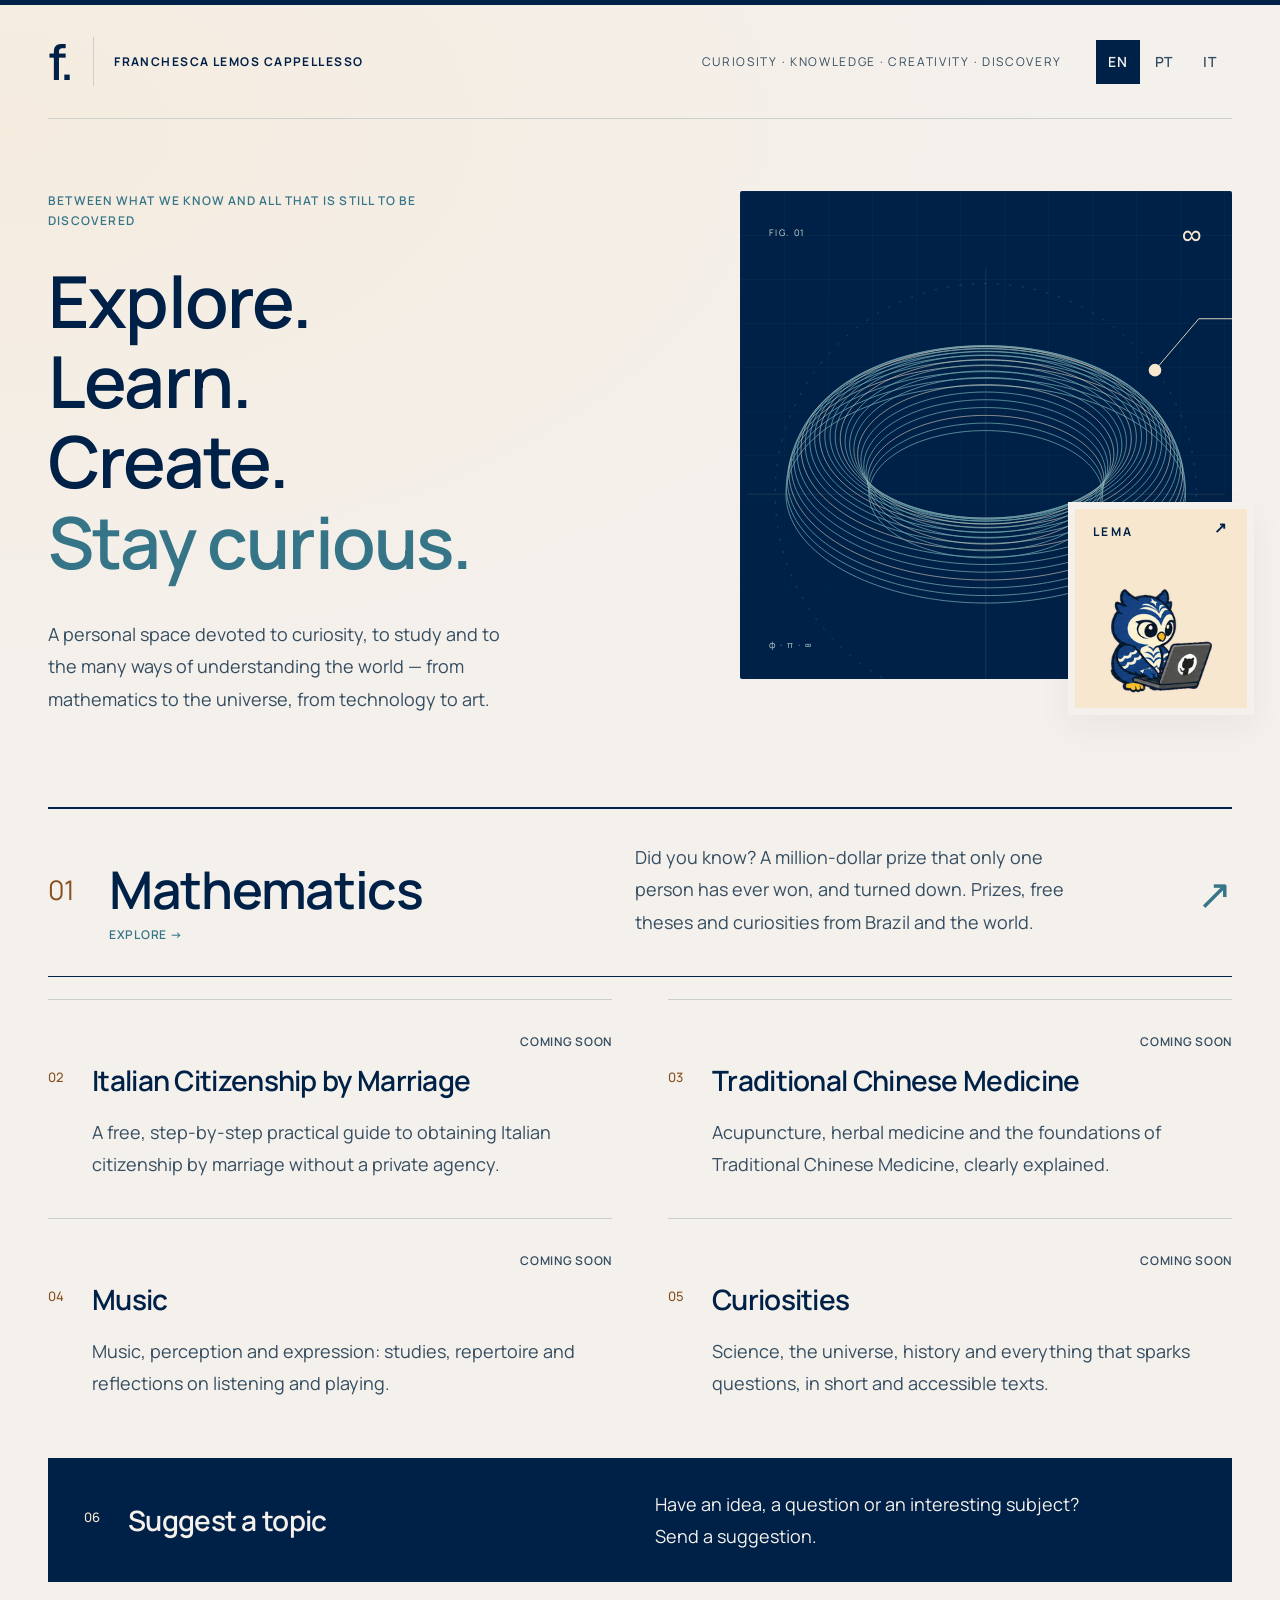
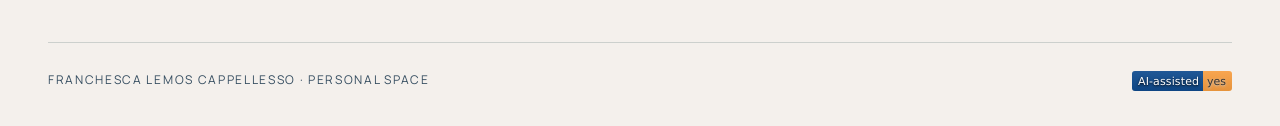
==== commit 121a30bc: "Add AI-assisted badge to the home page footer (EN/PT/IT tooltip) Co-Authored-By: Claude Opus 5.5 <no" ====
--- a/index.html
+++ b/index.html
@@ -8,7 +8,8 @@
     
   <link rel="stylesheet" href="fonts.css">
   <link rel="stylesheet" href="home.css">
-<link rel="stylesheet" href="typography.css?v=2">
+<link rel="stylesheet" href="typography.css?v=3">
+  <style>.footer-ai{display:flex;flex-wrap:wrap;align-items:center;justify-content:space-between;gap:12px}.footer-ai .ai-badge{display:block}</style>
 </head>
 
 <body>
@@ -147,8 +148,9 @@
     
     </main>
 
-    <footer data-i18n="footer">
-      FRANCHESCA LEMOS CAPPELLESSO · PERSONAL SPACE
+    <footer class="footer-ai">
+      <span data-i18n="footer">FRANCHESCA LEMOS CAPPELLESSO · PERSONAL SPACE</span>
+      <img class="ai-badge" src="assets/icons/ai-assisted.svg" width="100" height="20" alt="AI-assisted: yes" data-i18n-title="aiTitle" title="Made in collaboration with AI">
     </footer>
 
   </div>
@@ -186,6 +188,7 @@
         'suggest-title': 'Suggest a topic',
         'suggest-text': 'Have an idea, a question or an interesting subject? Send a suggestion.',
         footer: 'FRANCHESCA LEMOS CAPPELLESSO · PERSONAL SPACE',
+        aiTitle: 'Made in collaboration with AI',
         lema: 'LEMA, my owl companion, typing on a laptop'
       },
       pt: {
@@ -207,6 +210,7 @@
         'suggest-title': 'Sugira um tema',
         'suggest-text': 'Tem uma ideia, dúvida ou assunto interessante? Envie uma sugestão.',
         footer: 'FRANCHESCA LEMOS CAPPELLESSO · ESPAÇO PESSOAL',
+        aiTitle: 'Feito com a colaboração de IA',
         lema: 'LEMA, minha corujinha, digitando em um notebook'
       },
       it: {
@@ -228,6 +232,7 @@
         'suggest-title': 'Suggerisci un tema',
         'suggest-text': 'Hai un’idea, una domanda o un argomento interessante? Invia un suggerimento.',
         footer: 'FRANCHESCA LEMOS CAPPELLESSO · SPAZIO PERSONALE',
+        aiTitle: "Realizzato in collaborazione con l'IA",
         lema: 'LEMA, la mia gufetta, che scrive al portatile'
       }
     };
@@ -245,6 +250,10 @@
 
       document.querySelectorAll('[data-i18n-aria]').forEach(function (el) {
         el.setAttribute('aria-label', t[el.getAttribute('data-i18n-aria')]);
+      });
+
+      document.querySelectorAll('[data-i18n-title]').forEach(function (el) {
+        el.title = t[el.getAttribute('data-i18n-title')];
       });
 
       document.querySelectorAll('[data-i18n-alt]').forEach(function (el) {
--- a/typography.css
+++ b/typography.css
@@ -17,6 +17,7 @@
 .prose h1,.prose h2,.prose h3,.path h2,.related-card h3,.door h3{overflow-wrap:break-word}a:focus-visible,button:focus-visible{outline:3px solid #B87333;outline-offset:4px}
 @media(max-width:1050px){.home-hero{gap:40px}.featured h2{font-size:44px}}
 @media(max-width:760px){h1,.hub-hero h1,.prose h1{font-size:36px}.home-hero h1{font-size:clamp(38px,10vw,56px)}h2,.prose h2,.related>h2{font-size:28px}h3,.prose h3,.path h2,.related-card h3,.door h3,.person h3,.prize.largo h3,.interest h2,.interest:last-child h2{font-size:25px}.featured h2{font-size:36px}.counter b{font-size:36px}.q p{font-size:23px}.problem{font-size:23px}.reading-layout aside{font-size:15px}.prose table{font-size:16px}.prose td,.prose th{min-width:155px}.hero{padding:28px 22px}.hero h1{font-size:36px}.counters{gap:8px}.counter span{font-size:12px}.prose li::marker{font-size:15px}.prose blockquote{font-size:17px}.brand span{font-size:10px}.brand{font-size:38px}.featured .topic-index{font-size:20px}.brand-monogram{font-size:38px}.home-hero h1 span{white-space:normal}.reading-layout{min-width:0}.related-card,.door{min-width:0}}
-/* Decorative infinity is a complete vector shape, independent of font metrics. */
-.hub-hero .math-orbit{width:220px;height:110px;right:25px;top:110px;font-size:initial;line-height:1}.math-orbit svg{display:block;width:100%;height:100%;overflow:visible}.diagram-index span{line-height:1.1}.diagram-index{align-items:center}.home-hero h1{overflow-wrap:break-word}
-@media(max-width:760px){.hub-hero .math-orbit{position:static;width:120px;height:60px;margin:26px 0 0 auto}.hub-hero .lead{max-width:100%}}
+/* Original infinity, with space around the complete glyph. */
+.hub-hero .math-orbit{font-family:'Instrument Serif',Georgia,serif;font-size:320px;line-height:1;width:260px;height:320px;right:50px;top:12px}
+.diagram-index span{line-height:1.1}.diagram-index{align-items:center}.home-hero h1{overflow-wrap:break-word}
+@media(max-width:760px){.hub-hero .math-orbit{position:static;font-size:180px;line-height:1;width:155px;height:155px;margin:0 18px 0 auto}.hub-hero .lead{max-width:100%}}
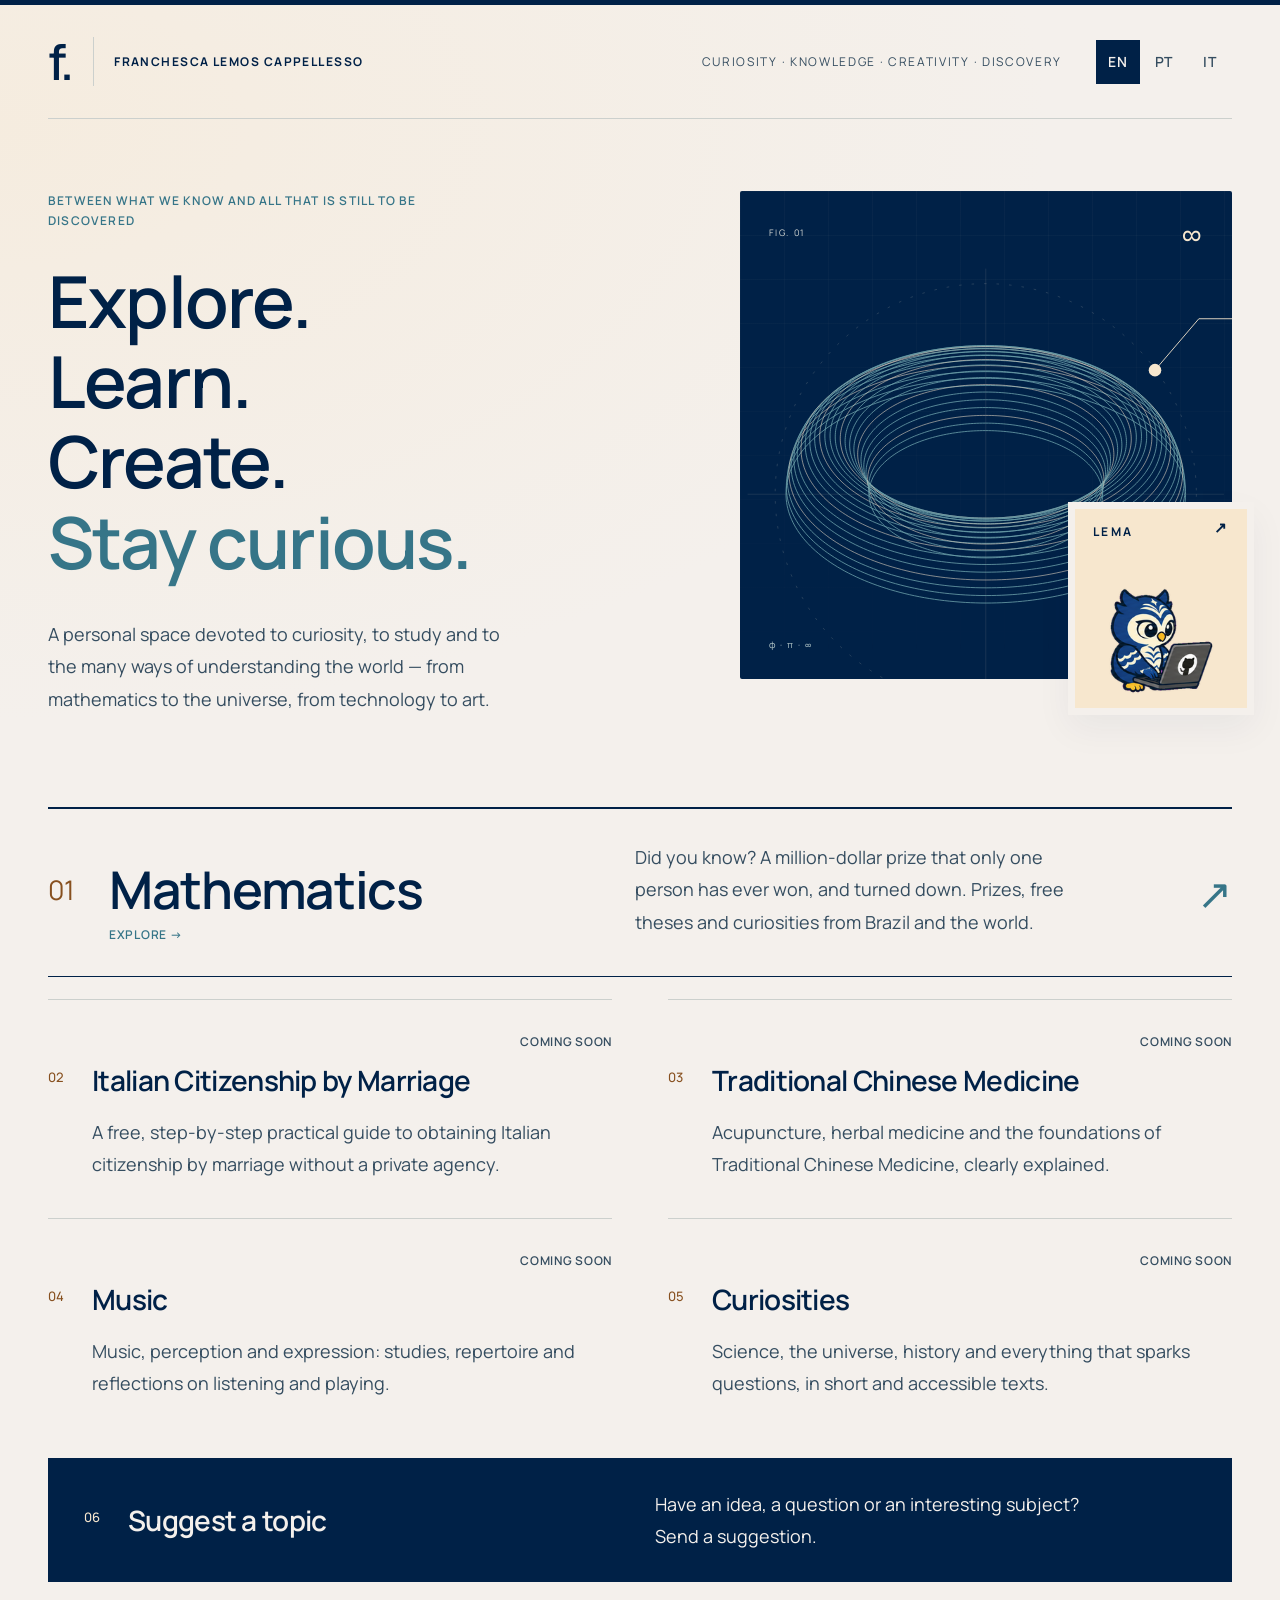
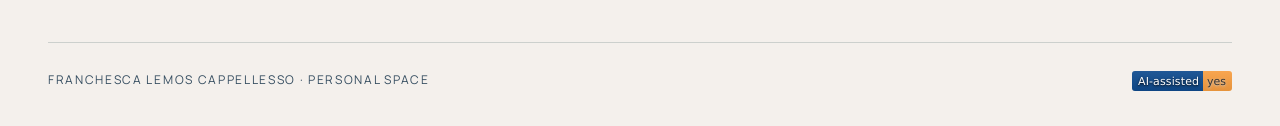
==== commit 8d77ecd7: "Translate the AI-assisted badge itself (PT/IT/EN), not only its tooltip Co-Authored-By: Claude Opus " ====
--- a/index.html
+++ b/index.html
@@ -150,7 +150,7 @@
 
     <footer class="footer-ai">
       <span data-i18n="footer">FRANCHESCA LEMOS CAPPELLESSO · PERSONAL SPACE</span>
-      <img class="ai-badge" src="assets/icons/ai-assisted.svg" width="100" height="20" alt="AI-assisted: yes" data-i18n-title="aiTitle" title="Made in collaboration with AI">
+      <img class="ai-badge" src="assets/icons/ai-assisted.svg" height="20" alt="AI-assisted: yes" data-i18n-title="aiTitle" data-i18n-src="aiSrc" data-i18n-alt="aiAlt" title="Made in collaboration with AI">
     </footer>
 
   </div>
@@ -189,6 +189,8 @@
         'suggest-text': 'Have an idea, a question or an interesting subject? Send a suggestion.',
         footer: 'FRANCHESCA LEMOS CAPPELLESSO · PERSONAL SPACE',
         aiTitle: 'Made in collaboration with AI',
+        aiSrc: 'assets/icons/ai-assisted.svg',
+        aiAlt: 'AI-assisted: yes',
         lema: 'LEMA, my owl companion, typing on a laptop'
       },
       pt: {
@@ -211,6 +213,8 @@
         'suggest-text': 'Tem uma ideia, dúvida ou assunto interessante? Envie uma sugestão.',
         footer: 'FRANCHESCA LEMOS CAPPELLESSO · ESPAÇO PESSOAL',
         aiTitle: 'Feito com a colaboração de IA',
+        aiSrc: 'assets/icons/ai-assisted-pt.svg',
+        aiAlt: 'Assistido por IA: sim',
         lema: 'LEMA, minha corujinha, digitando em um notebook'
       },
       it: {
@@ -233,6 +237,8 @@
         'suggest-text': 'Hai un’idea, una domanda o un argomento interessante? Invia un suggerimento.',
         footer: 'FRANCHESCA LEMOS CAPPELLESSO · SPAZIO PERSONALE',
         aiTitle: "Realizzato in collaborazione con l'IA",
+        aiSrc: 'assets/icons/ai-assisted-it.svg',
+        aiAlt: 'Assistito da IA: sì',
         lema: 'LEMA, la mia gufetta, che scrive al portatile'
       }
     };
@@ -250,6 +256,10 @@
 
       document.querySelectorAll('[data-i18n-aria]').forEach(function (el) {
         el.setAttribute('aria-label', t[el.getAttribute('data-i18n-aria')]);
+      });
+
+      document.querySelectorAll('[data-i18n-src]').forEach(function (el) {
+        el.src = t[el.getAttribute('data-i18n-src')];
       });
 
       document.querySelectorAll('[data-i18n-title]').forEach(function (el) {
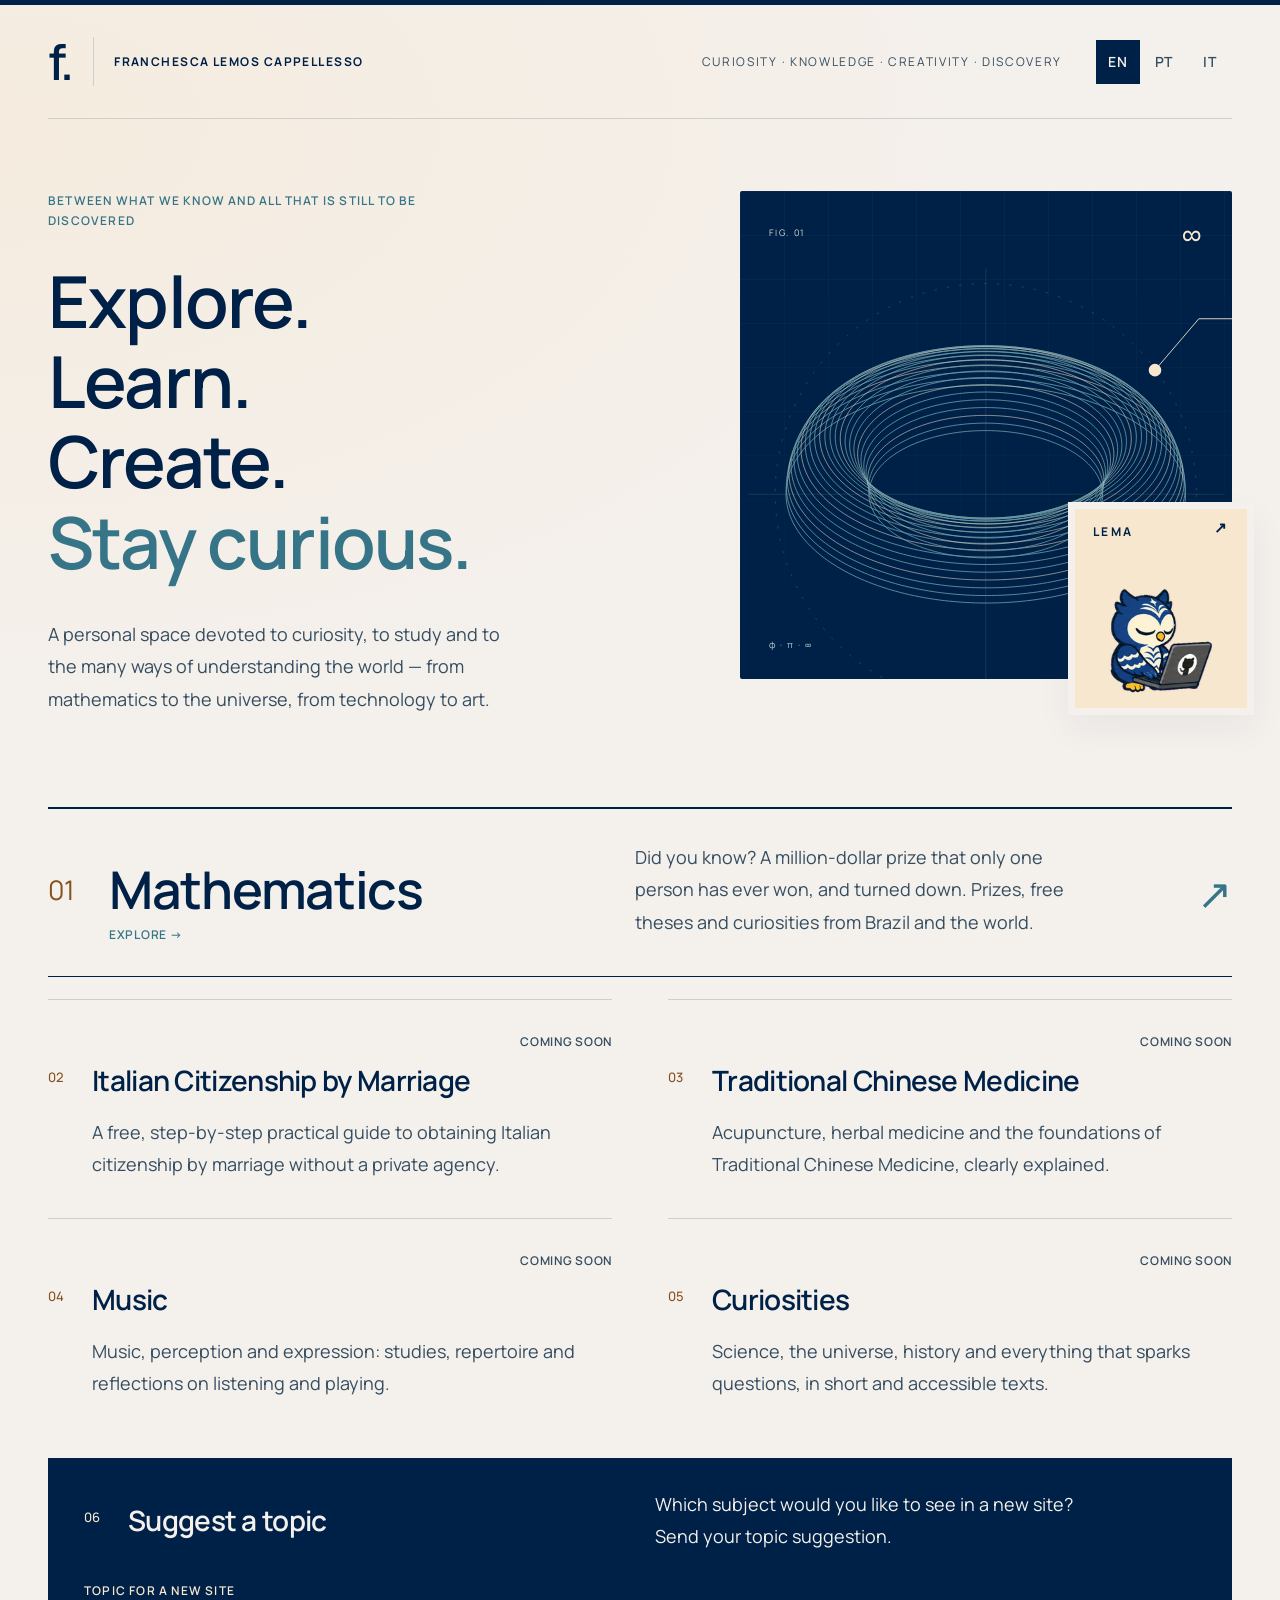
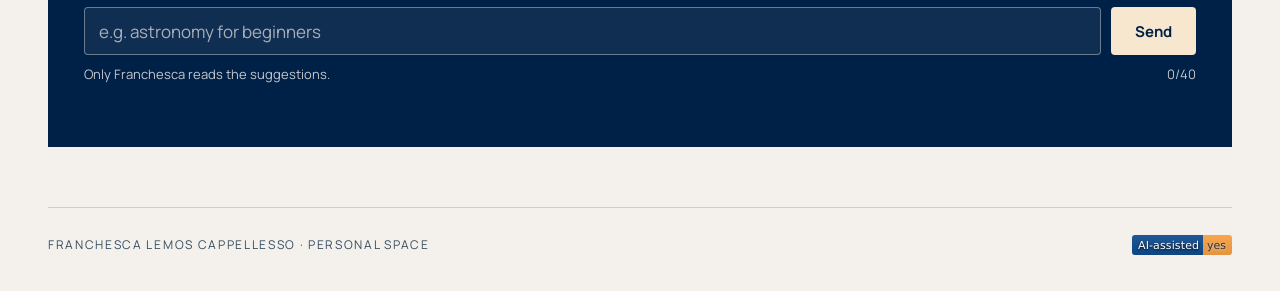
==== commit 550549e6: "Add topic suggestion field to the home page (Web3Forms, 40 chars, PT/EN/IT) Suggestions go privately" ====
--- a/index.html
+++ b/index.html
@@ -9,7 +9,20 @@
   <link rel="stylesheet" href="fonts.css">
   <link rel="stylesheet" href="home.css">
 <link rel="stylesheet" href="typography.css?v=3">
-  <style>.footer-ai{display:flex;flex-wrap:wrap;align-items:center;justify-content:space-between;gap:12px}.footer-ai .ai-badge{display:block}</style>
+  <style>.footer-ai{display:flex;flex-wrap:wrap;align-items:center;justify-content:space-between;gap:12px}.footer-ai .ai-badge{display:block}
+  .sugestao{grid-column:1/-1;display:grid;gap:8px;margin:0}
+  .sugestao-rotulo{font:600 12px var(--sans);letter-spacing:.1em;text-transform:uppercase;color:var(--champagne)}
+  .sugestao-linha{display:flex;gap:10px;flex-wrap:wrap}
+  .sugestao input[type=text]{flex:1 1 220px;min-height:48px;padding:10px 14px;border:1px solid #f4f0ec66;border-radius:4px;background:#ffffff10;color:var(--paper);font:400 17px var(--sans)}
+  .sugestao input[type=text]::placeholder{color:#f4f0ecaa}
+  .sugestao input[type=text]:focus{outline:2px solid var(--champagne);outline-offset:2px}
+  .sugestao button{min-height:48px;padding:0 24px;border:0;border-radius:4px;background:var(--champagne);color:var(--ink);font:700 15px var(--sans);cursor:pointer}
+  .sugestao button:hover{background:var(--white)}
+  .sugestao button:focus-visible{outline:2px solid var(--champagne);outline-offset:3px}
+  .sugestao button:disabled{opacity:.55;cursor:default}
+  .sugestao-rodape{display:flex;justify-content:space-between;gap:12px;font-size:13px;color:#f4f0eccc}
+  .sugestao-armadilha{position:absolute;left:-9999px;width:1px;height:1px;opacity:0}
+  .interest .sugestao-status{margin:0;min-height:1.5em;font-size:15px;color:var(--champagne)}</style>
 </head>
 
 <body>
@@ -140,8 +153,25 @@
       <h2 data-i18n="suggest-title">Suggest a topic</h2>
     </div>
     <p data-i18n="suggest-text">
-      Have an idea, a question or an interesting subject? Send a suggestion.
-    </p>
+      Which subject would you like to see in a new site? Send your topic suggestion.
+    </p>
+    <!-- As sugestões vão por e-mail só para a Franchesca (Web3Forms). Nada é publicado no site. -->
+    <form class="sugestao" id="sugestao" novalidate>
+      <label for="sugestao-texto" class="sugestao-rotulo" data-i18n="suggest-label">Topic for a new site</label>
+      <div class="sugestao-linha">
+        <input id="sugestao-texto" name="message" type="text" maxlength="40" required autocomplete="off"
+               placeholder="e.g. astronomy for beginners" data-i18n-placeholder="suggest-placeholder"
+               aria-describedby="sugestao-contador sugestao-aviso">
+        <button type="submit" data-i18n="suggest-send">Send</button>
+      </div>
+      <!-- Armadilha para robôs: invisível para pessoas. -->
+      <input type="checkbox" name="botcheck" class="sugestao-armadilha" tabindex="-1" aria-hidden="true">
+      <div class="sugestao-rodape">
+        <span id="sugestao-aviso" data-i18n="suggest-private">Only I read the suggestions.</span>
+        <span id="sugestao-contador" aria-live="off">0/40</span>
+      </div>
+      <p class="sugestao-status" role="status" aria-live="polite"></p>
+    </form>
   </div>
 
 </section>
@@ -186,7 +216,16 @@
         'curiosities-title': 'Curiosities',
         'curiosities-text': 'Science, the universe, history and everything that sparks questions, in short and accessible texts.',
         'suggest-title': 'Suggest a topic',
-        'suggest-text': 'Have an idea, a question or an interesting subject? Send a suggestion.',
+        'suggest-text': 'Which subject would you like to see in a new site? Send your topic suggestion.',
+        'suggest-label': 'Topic for a new site',
+        'suggest-placeholder': 'e.g. astronomy for beginners',
+        'suggest-send': 'Send',
+        'suggest-private': 'Only Franchesca reads the suggestions.',
+        'suggest-empty': 'Write a topic first.',
+        'suggest-sending': 'Sending…',
+        'suggest-ok': 'Thank you! Suggestion received 🦉',
+        'suggest-limit': 'Thank you! You have already sent your suggestions for today 🦉',
+        'suggest-error': 'It could not be sent. Please try again later.',
         footer: 'FRANCHESCA LEMOS CAPPELLESSO · PERSONAL SPACE',
         aiTitle: 'Made in collaboration with AI',
         aiSrc: 'assets/icons/ai-assisted.svg',
@@ -210,7 +249,16 @@
         'curiosities-title': 'Curiosidades',
         'curiosities-text': 'Ciência, universo, história e tudo aquilo que desperta perguntas, em textos curtos e acessíveis.',
         'suggest-title': 'Sugira um tema',
-        'suggest-text': 'Tem uma ideia, dúvida ou assunto interessante? Envie uma sugestão.',
+        'suggest-text': 'Que assunto você gostaria de ver em um novo site? Envie sua sugestão de tema.',
+        'suggest-label': 'Tema para um novo site',
+        'suggest-placeholder': 'ex.: astronomia para iniciantes',
+        'suggest-send': 'Enviar',
+        'suggest-private': 'Só a Franchesca lê as sugestões.',
+        'suggest-empty': 'Escreva um tema primeiro.',
+        'suggest-sending': 'Enviando…',
+        'suggest-ok': 'Obrigada! Sugestão recebida 🦉',
+        'suggest-limit': 'Obrigada! Você já enviou suas sugestões de hoje 🦉',
+        'suggest-error': 'Não foi possível enviar. Tente de novo mais tarde.',
         footer: 'FRANCHESCA LEMOS CAPPELLESSO · ESPAÇO PESSOAL',
         aiTitle: 'Feito com a colaboração de IA',
         aiSrc: 'assets/icons/ai-assisted-pt.svg',
@@ -234,7 +282,16 @@
         'curiosities-title': 'Curiosità',
         'curiosities-text': 'Scienza, universo, storia e tutto ciò che suscita domande, in testi brevi e accessibili.',
         'suggest-title': 'Suggerisci un tema',
-        'suggest-text': 'Hai un’idea, una domanda o un argomento interessante? Invia un suggerimento.',
+        'suggest-text': 'Quale argomento vorresti vedere in un nuovo sito? Invia il tuo suggerimento di tema.',
+        'suggest-label': 'Tema per un nuovo sito',
+        'suggest-placeholder': 'es.: astronomia per principianti',
+        'suggest-send': 'Invia',
+        'suggest-private': 'Solo Franchesca legge i suggerimenti.',
+        'suggest-empty': 'Scrivi prima un tema.',
+        'suggest-sending': 'Invio in corso…',
+        'suggest-ok': 'Grazie! Suggerimento ricevuto 🦉',
+        'suggest-limit': 'Grazie! Hai già inviato i tuoi suggerimenti di oggi 🦉',
+        'suggest-error': 'Non è stato possibile inviare. Riprova più tardi.',
         footer: 'FRANCHESCA LEMOS CAPPELLESSO · SPAZIO PERSONALE',
         aiTitle: "Realizzato in collaborazione con l'IA",
         aiSrc: 'assets/icons/ai-assisted-it.svg',
@@ -266,6 +323,14 @@
         el.title = t[el.getAttribute('data-i18n-title')];
       });
 
+      document.querySelectorAll('[data-i18n-placeholder]').forEach(function (el) {
+        el.placeholder = t[el.getAttribute('data-i18n-placeholder')];
+      });
+
+      idiomaAtual = idioma;
+      var avisoSugestao = document.querySelector('.sugestao-status');
+      if (avisoSugestao) avisoSugestao.textContent = '';
+
       document.querySelectorAll('[data-i18n-alt]').forEach(function (el) {
         el.alt = t[el.getAttribute('data-i18n-alt')];
       });
@@ -292,6 +357,55 @@
       });
     });
 
+
+    // Sugestões: enviadas por e-mail só para a Franchesca (Web3Forms); nada aparece no site.
+    var idiomaAtual = 'en';
+    (function () {
+      var form = document.getElementById('sugestao');
+      if (!form) return;
+      var campo = document.getElementById('sugestao-texto');
+      var contador = document.getElementById('sugestao-contador');
+      var status = form.querySelector('.sugestao-status');
+      var botao = form.querySelector('button');
+      var LIMITE_DIA = 3, PAUSA_MS = 10000;
+      function msg(chave) { status.textContent = textos[idiomaAtual][chave]; }
+      function hoje() { return new Date().toISOString().slice(0, 10); }
+      // Contagem só no navegador da pessoa (nada pessoal é enviado).
+      function enviadosHoje() {
+        try { var r = JSON.parse(localStorage.getItem('sugestoes') || '{}'); return r.dia === hoje() ? r.n : 0; }
+        catch (e) { return 0; }
+      }
+      function contarEnvio() {
+        try { localStorage.setItem('sugestoes', JSON.stringify({ dia: hoje(), n: enviadosHoje() + 1 })); } catch (e) {}
+      }
+      campo.addEventListener('input', function () { contador.textContent = campo.value.length + '/40'; });
+      form.addEventListener('submit', function (ev) {
+        ev.preventDefault();
+        var texto = campo.value.trim().slice(0, 40);
+        if (!texto) { msg('suggest-empty'); campo.focus(); return; }
+        if (enviadosHoje() >= LIMITE_DIA) { msg('suggest-limit'); return; }
+        botao.disabled = true;
+        function liberar() { setTimeout(function () { botao.disabled = false; }, PAUSA_MS); }
+        function concluir() { campo.value = ''; contador.textContent = '0/40'; contarEnvio(); msg('suggest-ok'); liberar(); }
+        // Armadilha preenchida: é um robô; finge que deu certo e não envia nada.
+        if (form.botcheck.checked) { concluir(); return; }
+        msg('suggest-sending');
+        fetch('https://api.web3forms.com/submit', {
+          method: 'POST',
+          headers: { 'Content-Type': 'application/json', Accept: 'application/json' },
+          body: JSON.stringify({
+            access_key: 'bb0fb1e9-e58f-433a-9052-7397b8245bb2',
+            subject: 'Nova sugestão de tema para site',
+            from_name: 'Site fcappellesso.github.io',
+            message: texto,
+            idioma: idiomaAtual
+          })
+        }).then(function (r) { return r.json(); })
+          .then(function (d) { if (d.success) concluir(); else { msg('suggest-error'); liberar(); } })
+          .catch(function () { msg('suggest-error'); liberar(); });
+      });
+    })();
+
     // English is the default; explicit language links preserve the visitor's choice.
     var pedido = new URLSearchParams(location.search).get('lang');
     mudarIdioma(textos[pedido] ? pedido : 'en');
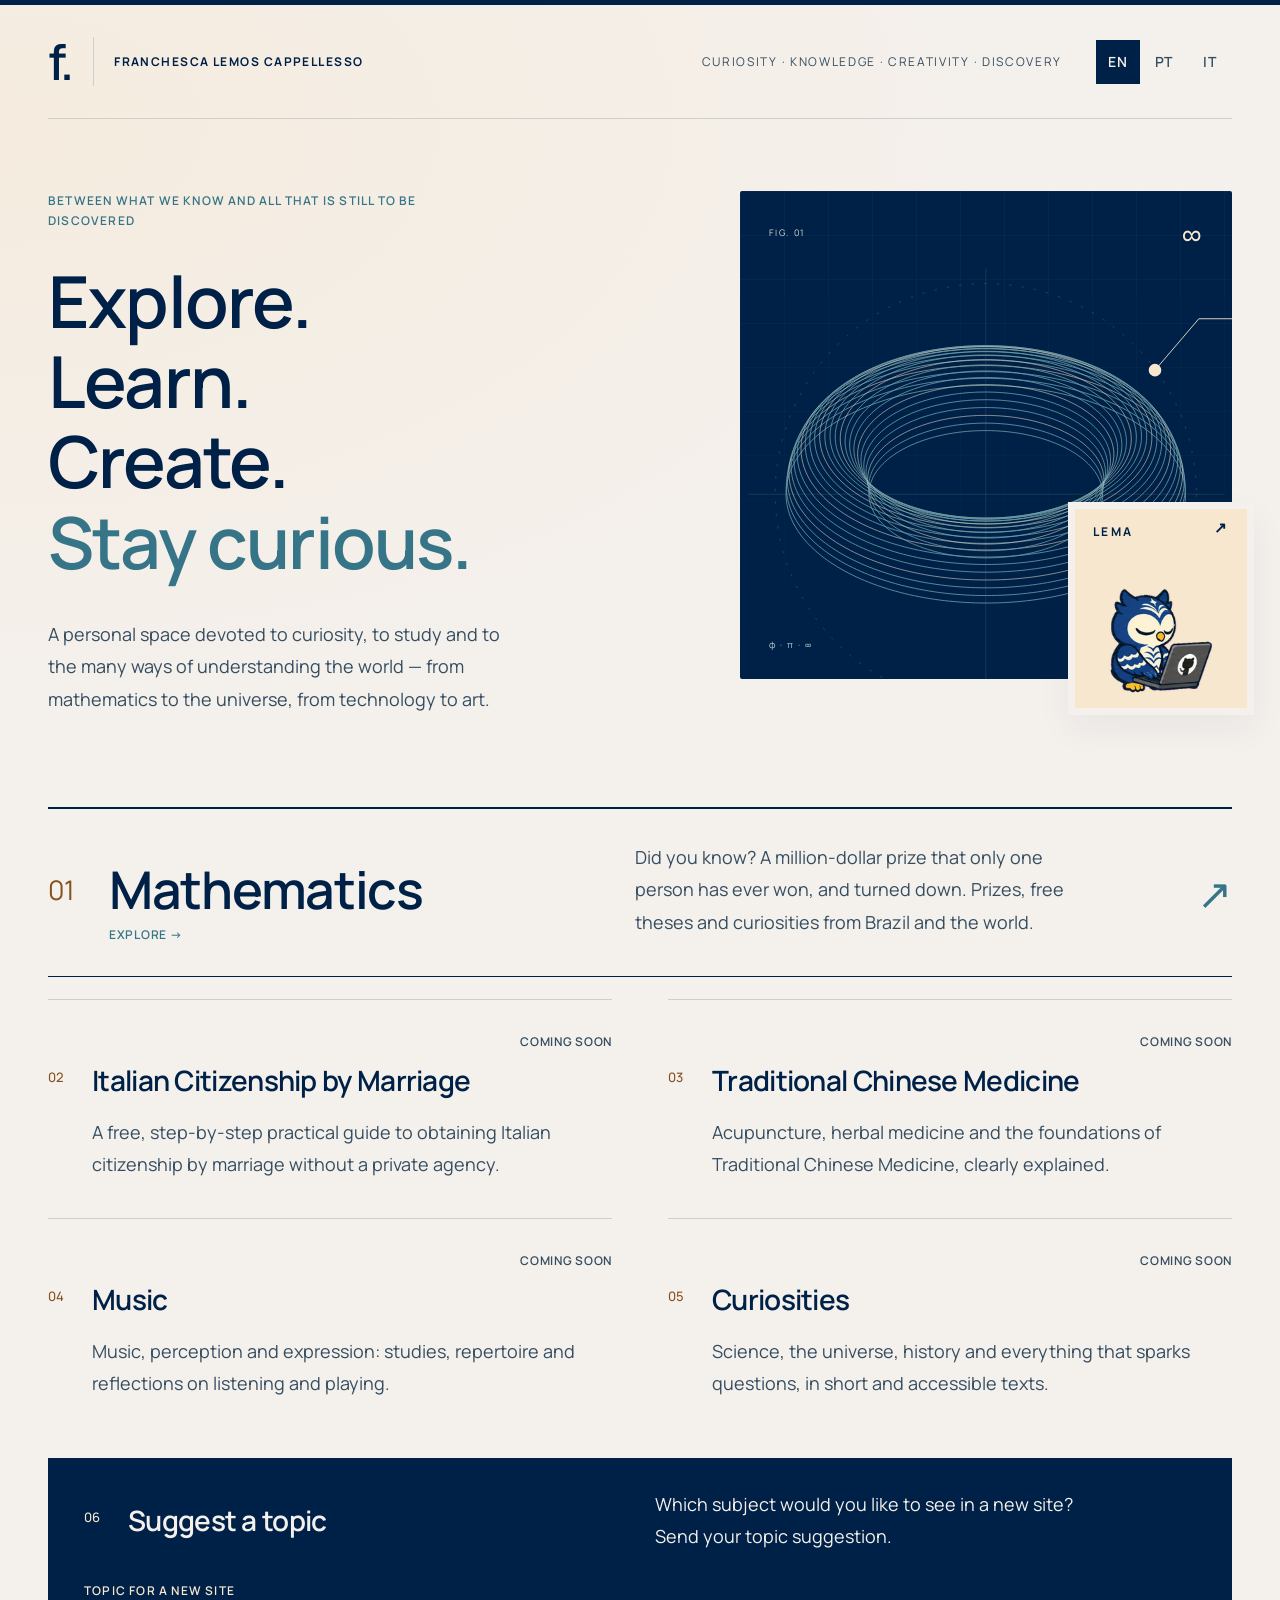
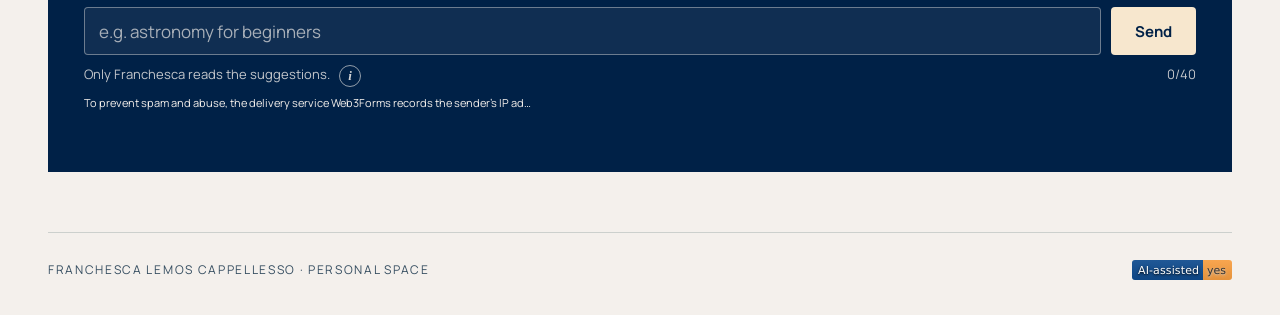
==== commit 85a0209d: "Add LGPD privacy note (IP recorded by Web3Forms) behind an info button Co-Authored-By: Claude Opus 5" ====
--- a/index.html
+++ b/index.html
@@ -22,6 +22,10 @@
   .sugestao button:disabled{opacity:.55;cursor:default}
   .sugestao-rodape{display:flex;justify-content:space-between;gap:12px;font-size:13px;color:#f4f0eccc}
   .sugestao-armadilha{position:absolute;left:-9999px;width:1px;height:1px;opacity:0}
+  .sugestao-info{display:inline-grid;place-items:center;width:22px;height:22px;min-height:0!important;margin-left:6px;padding:0!important;border:1.5px solid #f4f0ec99!important;border-radius:50%!important;background:transparent!important;color:#f4f0ecdd!important;font:italic 700 13px/1 Georgia,serif!important;vertical-align:middle;cursor:pointer}
+  .sugestao-info:hover,.sugestao-info[aria-expanded=true]{background:var(--champagne)!important;color:var(--ink)!important;border-color:var(--champagne)!important}
+  .interest .sugestao-privacidade{margin:0;max-width:none;font-size:11px;line-height:1.5;color:#f4f0ec80;white-space:nowrap;overflow:hidden;text-overflow:ellipsis;cursor:pointer}
+  .interest .sugestao-privacidade.aberta{font-size:14px;line-height:1.7;color:#f4f0ecdd;white-space:normal}
   .interest .sugestao-status{margin:0;min-height:1.5em;font-size:15px;color:var(--champagne)}</style>
 </head>
 
@@ -167,9 +171,12 @@
       <!-- Armadilha para robôs: invisível para pessoas. -->
       <input type="checkbox" name="botcheck" class="sugestao-armadilha" tabindex="-1" aria-hidden="true">
       <div class="sugestao-rodape">
-        <span id="sugestao-aviso" data-i18n="suggest-private">Only I read the suggestions.</span>
+        <span><span id="sugestao-aviso" data-i18n="suggest-private">Only Franchesca reads the suggestions.</span>
+          <button type="button" class="sugestao-info" aria-expanded="false" aria-controls="sugestao-privacidade"
+                  data-i18n-aria="suggest-info" aria-label="Privacy information">i</button></span>
         <span id="sugestao-contador" aria-live="off">0/40</span>
       </div>
+      <p id="sugestao-privacidade" class="sugestao-privacidade" data-i18n="suggest-privacy">To prevent spam and abuse, the delivery service Web3Forms records the sender's IP address. In line with Brazil's data protection law (LGPD), it is used only for this purpose: it is never published or shared, and only the site owner receives the suggestions.</p>
       <p class="sugestao-status" role="status" aria-live="polite"></p>
     </form>
   </div>
@@ -221,6 +228,8 @@
         'suggest-placeholder': 'e.g. astronomy for beginners',
         'suggest-send': 'Send',
         'suggest-private': 'Only Franchesca reads the suggestions.',
+        'suggest-info': 'Privacy information',
+        'suggest-privacy': "To prevent spam and abuse, the delivery service Web3Forms records the sender's IP address. In line with Brazil's data protection law (LGPD), it is used only for this purpose: it is never published or shared, and only the site owner receives the suggestions.",
         'suggest-empty': 'Write a topic first.',
         'suggest-sending': 'Sending…',
         'suggest-ok': 'Thank you! Suggestion received 🦉',
@@ -254,6 +263,8 @@
         'suggest-placeholder': 'ex.: astronomia para iniciantes',
         'suggest-send': 'Enviar',
         'suggest-private': 'Só a Franchesca lê as sugestões.',
+        'suggest-info': 'Informações de privacidade',
+        'suggest-privacy': 'Para evitar spam e abusos, o serviço de envio Web3Forms registra o endereço IP de quem envia. Conforme a LGPD, esse dado é usado só para essa finalidade: não é publicado nem repassado, e só a proprietária do site recebe as sugestões.',
         'suggest-empty': 'Escreva um tema primeiro.',
         'suggest-sending': 'Enviando…',
         'suggest-ok': 'Obrigada! Sugestão recebida 🦉',
@@ -287,6 +298,8 @@
         'suggest-placeholder': 'es.: astronomia per principianti',
         'suggest-send': 'Invia',
         'suggest-private': 'Solo Franchesca legge i suggerimenti.',
+        'suggest-info': 'Informazioni sulla privacy',
+        'suggest-privacy': "Per evitare spam e abusi, il servizio di invio Web3Forms registra l'indirizzo IP di chi invia. In conformità con la legge brasiliana sulla protezione dei dati (LGPD), questo dato è usato solo per questo scopo: non viene pubblicato né condiviso, e solo la proprietaria del sito riceve i suggerimenti.",
         'suggest-empty': 'Scrivi prima un tema.',
         'suggest-sending': 'Invio in corso…',
         'suggest-ok': 'Grazie! Suggerimento ricevuto 🦉',
@@ -378,6 +391,14 @@
       function contarEnvio() {
         try { localStorage.setItem('sugestoes', JSON.stringify({ dia: hoje(), n: enviadosHoje() + 1 })); } catch (e) {}
       }
+      var info = form.querySelector('.sugestao-info');
+      var privacidade = document.getElementById('sugestao-privacidade');
+      function alternarPrivacidade() {
+        var aberta = privacidade.classList.toggle('aberta');
+        info.setAttribute('aria-expanded', aberta);
+      }
+      info.addEventListener('click', alternarPrivacidade);
+      privacidade.addEventListener('click', alternarPrivacidade);
       campo.addEventListener('input', function () { contador.textContent = campo.value.length + '/40'; });
       form.addEventListener('submit', function (ev) {
         ev.preventDefault();
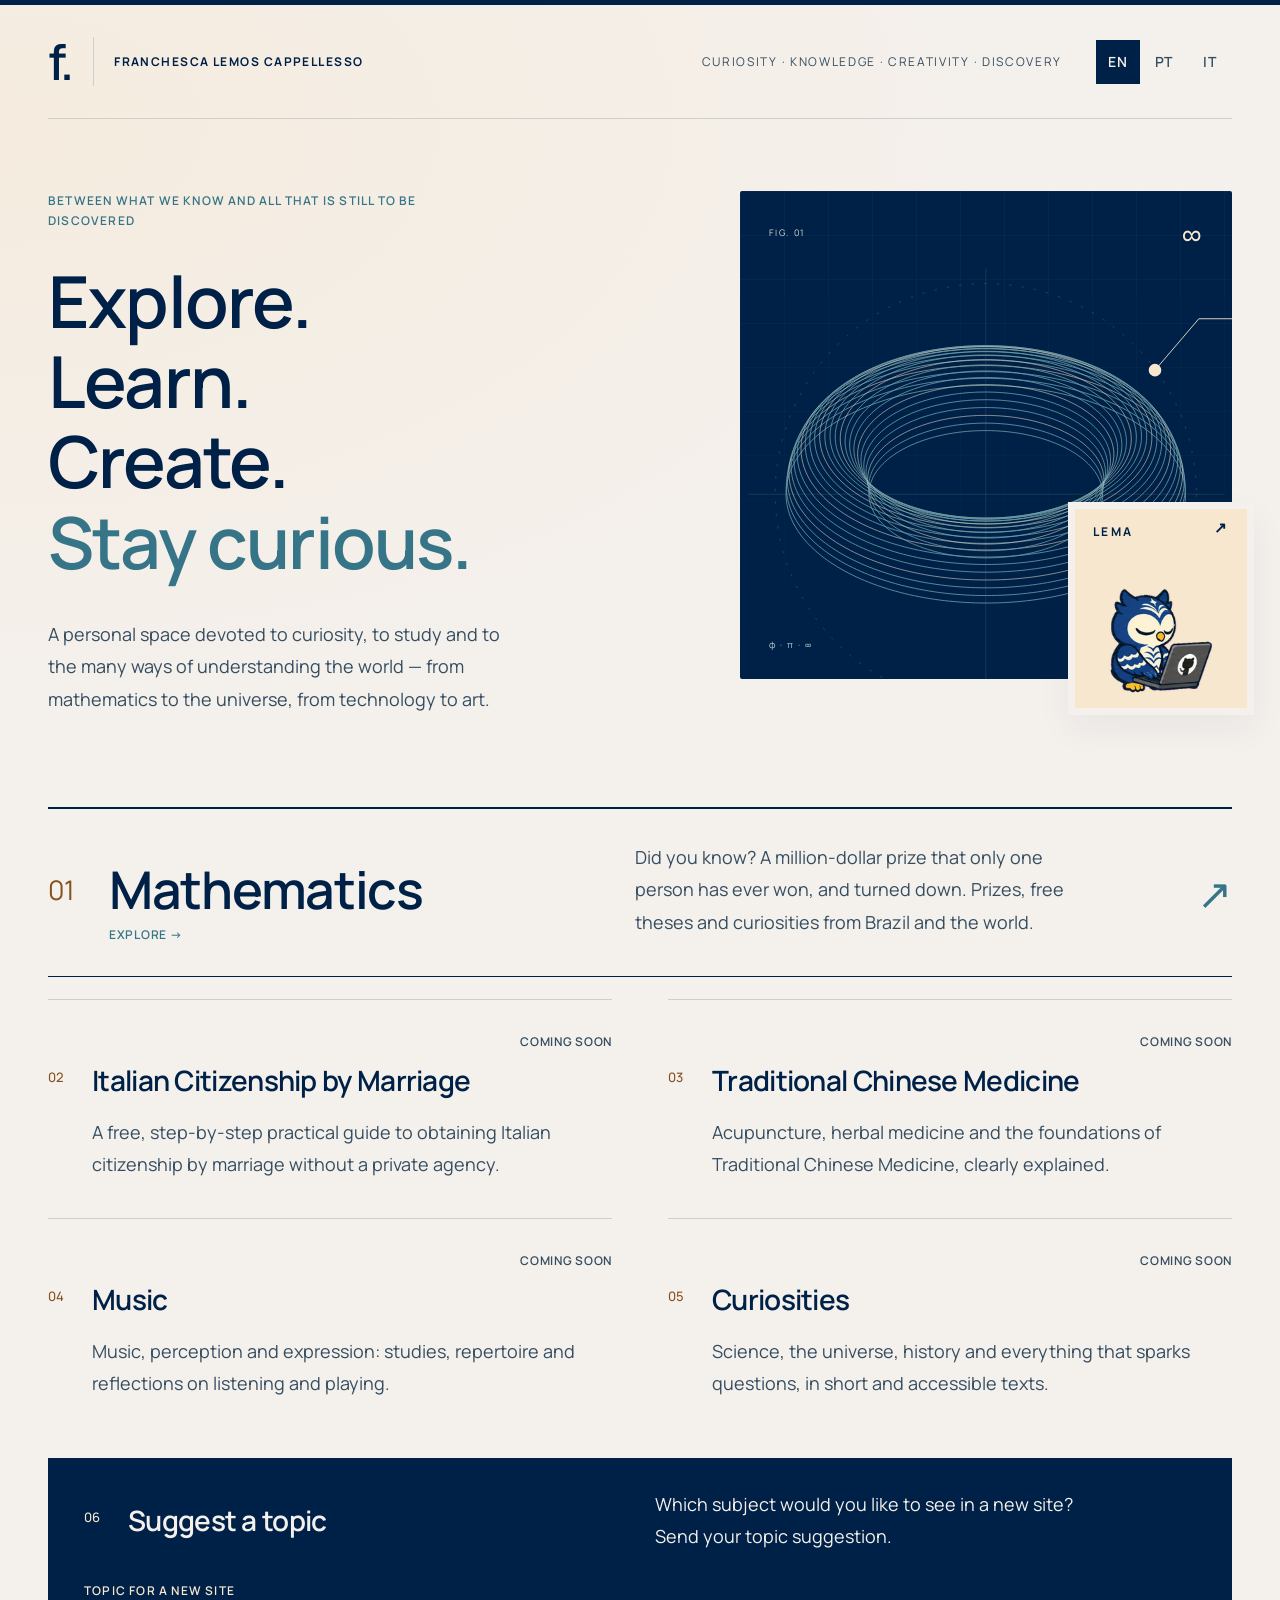
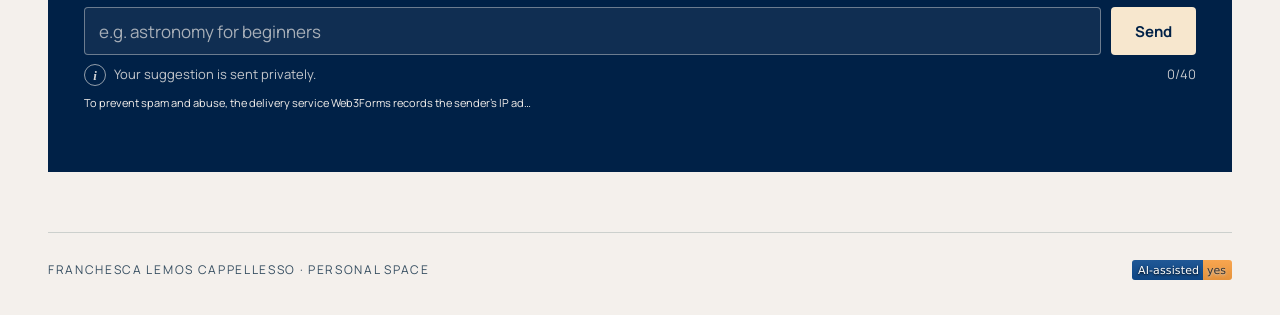
==== commit aa8e7283: "Suggestion field: 'sent privately' line with the info button before it Co-Authored-By: Claude Opus 5" ====
--- a/index.html
+++ b/index.html
@@ -22,7 +22,8 @@
   .sugestao button:disabled{opacity:.55;cursor:default}
   .sugestao-rodape{display:flex;justify-content:space-between;gap:12px;font-size:13px;color:#f4f0eccc}
   .sugestao-armadilha{position:absolute;left:-9999px;width:1px;height:1px;opacity:0}
-  .sugestao-info{display:inline-grid;place-items:center;width:22px;height:22px;min-height:0!important;margin-left:6px;padding:0!important;border:1.5px solid #f4f0ec99!important;border-radius:50%!important;background:transparent!important;color:#f4f0ecdd!important;font:italic 700 13px/1 Georgia,serif!important;vertical-align:middle;cursor:pointer}
+  .sugestao-nota{display:flex;align-items:center;gap:8px}
+  .sugestao-info{display:inline-grid;place-items:center;width:22px;height:22px;min-height:0!important;margin:0;padding:0!important;border:1.5px solid #f4f0ec99!important;border-radius:50%!important;background:transparent!important;color:#f4f0ecdd!important;font:italic 700 13px/1 Georgia,serif!important;flex:none;cursor:pointer}
   .sugestao-info:hover,.sugestao-info[aria-expanded=true]{background:var(--champagne)!important;color:var(--ink)!important;border-color:var(--champagne)!important}
   .interest .sugestao-privacidade{margin:0;max-width:none;font-size:11px;line-height:1.5;color:#f4f0ec80;white-space:nowrap;overflow:hidden;text-overflow:ellipsis;cursor:pointer}
   .interest .sugestao-privacidade.aberta{font-size:14px;line-height:1.7;color:#f4f0ecdd;white-space:normal}
@@ -171,9 +172,9 @@
       <!-- Armadilha para robôs: invisível para pessoas. -->
       <input type="checkbox" name="botcheck" class="sugestao-armadilha" tabindex="-1" aria-hidden="true">
       <div class="sugestao-rodape">
-        <span><span id="sugestao-aviso" data-i18n="suggest-private">Only Franchesca reads the suggestions.</span>
-          <button type="button" class="sugestao-info" aria-expanded="false" aria-controls="sugestao-privacidade"
-                  data-i18n-aria="suggest-info" aria-label="Privacy information">i</button></span>
+        <span class="sugestao-nota"><button type="button" class="sugestao-info" aria-expanded="false" aria-controls="sugestao-privacidade"
+                  data-i18n-aria="suggest-info" aria-label="Privacy information">i</button>
+          <span id="sugestao-aviso" data-i18n="suggest-private">Your suggestion is sent privately.</span></span>
         <span id="sugestao-contador" aria-live="off">0/40</span>
       </div>
       <p id="sugestao-privacidade" class="sugestao-privacidade" data-i18n="suggest-privacy">To prevent spam and abuse, the delivery service Web3Forms records the sender's IP address. In line with Brazil's data protection law (LGPD), it is used only for this purpose: it is never published or shared, and only the site owner receives the suggestions.</p>
@@ -227,7 +228,7 @@
         'suggest-label': 'Topic for a new site',
         'suggest-placeholder': 'e.g. astronomy for beginners',
         'suggest-send': 'Send',
-        'suggest-private': 'Only Franchesca reads the suggestions.',
+        'suggest-private': 'Your suggestion is sent privately.',
         'suggest-info': 'Privacy information',
         'suggest-privacy': "To prevent spam and abuse, the delivery service Web3Forms records the sender's IP address. In line with Brazil's data protection law (LGPD), it is used only for this purpose: it is never published or shared, and only the site owner receives the suggestions.",
         'suggest-empty': 'Write a topic first.',
@@ -262,7 +263,7 @@
         'suggest-label': 'Tema para um novo site',
         'suggest-placeholder': 'ex.: astronomia para iniciantes',
         'suggest-send': 'Enviar',
-        'suggest-private': 'Só a Franchesca lê as sugestões.',
+        'suggest-private': 'Sua sugestão é enviada de forma privada.',
         'suggest-info': 'Informações de privacidade',
         'suggest-privacy': 'Para evitar spam e abusos, o serviço de envio Web3Forms registra o endereço IP de quem envia. Conforme a LGPD, esse dado é usado só para essa finalidade: não é publicado nem repassado, e só a proprietária do site recebe as sugestões.',
         'suggest-empty': 'Escreva um tema primeiro.',
@@ -297,7 +298,7 @@
         'suggest-label': 'Tema per un nuovo sito',
         'suggest-placeholder': 'es.: astronomia per principianti',
         'suggest-send': 'Invia',
-        'suggest-private': 'Solo Franchesca legge i suggerimenti.',
+        'suggest-private': 'Il tuo suggerimento viene inviato in modo privato.',
         'suggest-info': 'Informazioni sulla privacy',
         'suggest-privacy': "Per evitare spam e abusi, il servizio di invio Web3Forms registra l'indirizzo IP di chi invia. In conformità con la legge brasiliana sulla protezione dei dati (LGPD), questo dato è usato solo per questo scopo: non viene pubblicato né condiviso, e solo la proprietaria del sito riceve i suggerimenti.",
         'suggest-empty': 'Scrivi prima un tema.',
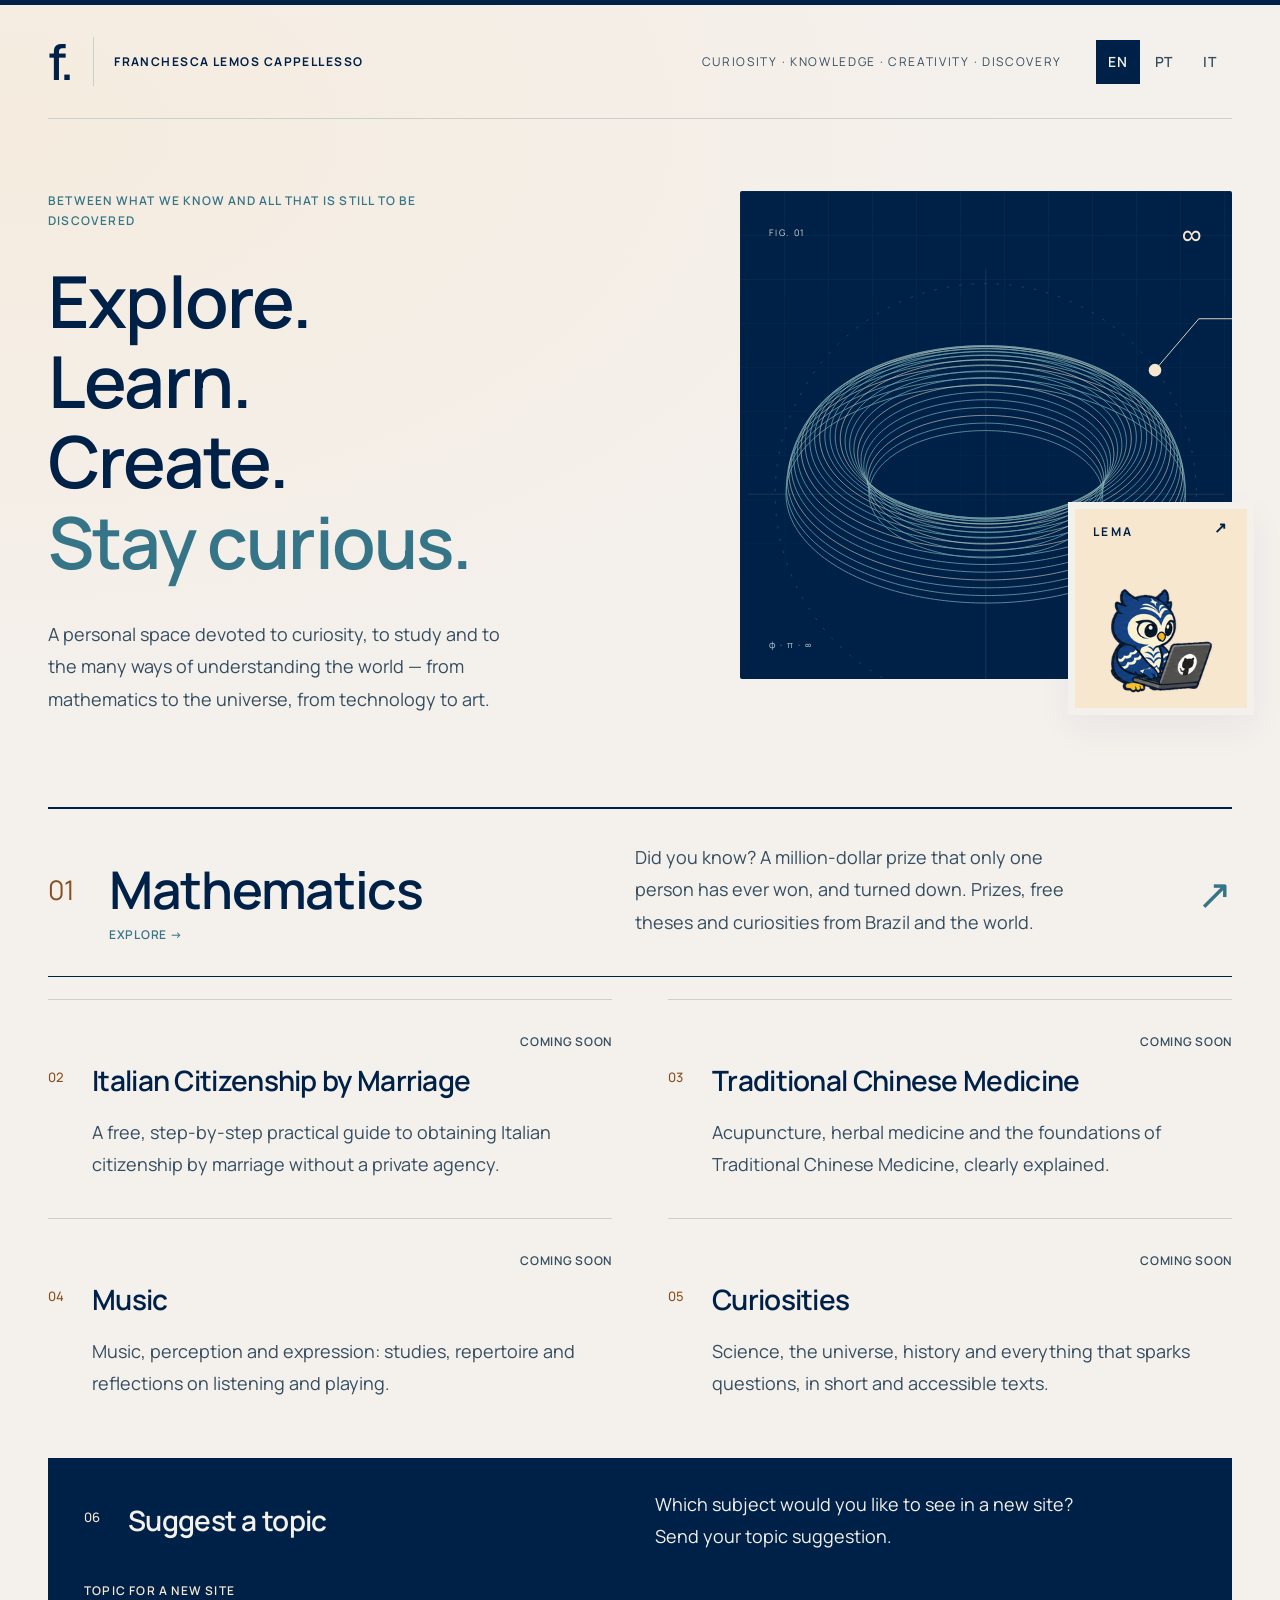
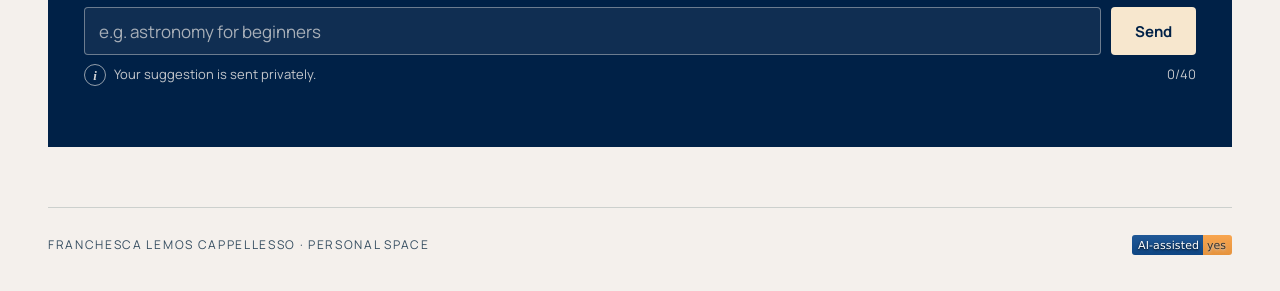
==== commit 64ce0c4d: "Privacy note: show only behind the info button; cite LGPD (Law 13,709/2018) and GDPR for comparison " ====
--- a/index.html
+++ b/index.html
@@ -25,8 +25,10 @@
   .sugestao-nota{display:flex;align-items:center;gap:8px}
   .sugestao-info{display:inline-grid;place-items:center;width:22px;height:22px;min-height:0!important;margin:0;padding:0!important;border:1.5px solid #f4f0ec99!important;border-radius:50%!important;background:transparent!important;color:#f4f0ecdd!important;font:italic 700 13px/1 Georgia,serif!important;flex:none;cursor:pointer}
   .sugestao-info:hover,.sugestao-info[aria-expanded=true]{background:var(--champagne)!important;color:var(--ink)!important;border-color:var(--champagne)!important}
-  .interest .sugestao-privacidade{margin:0;max-width:none;font-size:11px;line-height:1.5;color:#f4f0ec80;white-space:nowrap;overflow:hidden;text-overflow:ellipsis;cursor:pointer}
-  .interest .sugestao-privacidade.aberta{font-size:14px;line-height:1.7;color:#f4f0ecdd;white-space:normal}
+  .interest .sugestao .sugestao-privacidade{margin:0;max-width:none;font-size:12px;line-height:1.6;color:#f4f0ec8c;cursor:pointer}
+  .interest .sugestao .sugestao-privacidade:not(.aberta){display:none}
+  .interest .sugestao .sugestao-privacidade.aberta{font-size:14px;line-height:1.7;color:#f4f0ecdd}
+
   .interest .sugestao-status{margin:0;min-height:1.5em;font-size:15px;color:var(--champagne)}</style>
 </head>
 
@@ -177,7 +179,7 @@
           <span id="sugestao-aviso" data-i18n="suggest-private">Your suggestion is sent privately.</span></span>
         <span id="sugestao-contador" aria-live="off">0/40</span>
       </div>
-      <p id="sugestao-privacidade" class="sugestao-privacidade" data-i18n="suggest-privacy">To prevent spam and abuse, the delivery service Web3Forms records the sender's IP address. In line with Brazil's data protection law (LGPD), it is used only for this purpose: it is never published or shared, and only the site owner receives the suggestions.</p>
+      <p id="sugestao-privacidade" class="sugestao-privacidade"><span data-i18n="suggest-privacy">To prevent spam and abuse, the delivery service Web3Forms records the sender's IP address. In line with Brazil's General Data Protection Law (LGPD, Law No. 13,709/2018), similar to the EU and UK GDPR, it is used only for this purpose: it is never published or shared, and only the site owner receives the suggestions.</span></p>
       <p class="sugestao-status" role="status" aria-live="polite"></p>
     </form>
   </div>
@@ -230,7 +232,7 @@
         'suggest-send': 'Send',
         'suggest-private': 'Your suggestion is sent privately.',
         'suggest-info': 'Privacy information',
-        'suggest-privacy': "To prevent spam and abuse, the delivery service Web3Forms records the sender's IP address. In line with Brazil's data protection law (LGPD), it is used only for this purpose: it is never published or shared, and only the site owner receives the suggestions.",
+        'suggest-privacy': "To prevent spam and abuse, the delivery service Web3Forms records the sender's IP address. In line with Brazil's General Data Protection Law (LGPD, Law No. 13,709/2018), similar to the EU and UK GDPR, it is used only for this purpose: it is never published or shared, and only the site owner receives the suggestions.",
         'suggest-empty': 'Write a topic first.',
         'suggest-sending': 'Sending…',
         'suggest-ok': 'Thank you! Suggestion received 🦉',
@@ -265,7 +267,7 @@
         'suggest-send': 'Enviar',
         'suggest-private': 'Sua sugestão é enviada de forma privada.',
         'suggest-info': 'Informações de privacidade',
-        'suggest-privacy': 'Para evitar spam e abusos, o serviço de envio Web3Forms registra o endereço IP de quem envia. Conforme a LGPD, esse dado é usado só para essa finalidade: não é publicado nem repassado, e só a proprietária do site recebe as sugestões.',
+        'suggest-privacy': 'Para evitar spam e abusos, o serviço de envio Web3Forms registra o endereço IP de quem envia. De acordo com a LGPD (Lei Geral de Proteção de Dados, Lei nº 13.709/2018), esse dado é usado só para essa finalidade: não é publicado nem repassado, e só a proprietária do site recebe as sugestões.',
         'suggest-empty': 'Escreva um tema primeiro.',
         'suggest-sending': 'Enviando…',
         'suggest-ok': 'Obrigada! Sugestão recebida 🦉',
@@ -300,7 +302,7 @@
         'suggest-send': 'Invia',
         'suggest-private': 'Il tuo suggerimento viene inviato in modo privato.',
         'suggest-info': 'Informazioni sulla privacy',
-        'suggest-privacy': "Per evitare spam e abusi, il servizio di invio Web3Forms registra l'indirizzo IP di chi invia. In conformità con la legge brasiliana sulla protezione dei dati (LGPD), questo dato è usato solo per questo scopo: non viene pubblicato né condiviso, e solo la proprietaria del sito riceve i suggerimenti.",
+        'suggest-privacy': "Per evitare spam e abusi, il servizio di invio Web3Forms registra l'indirizzo IP di chi invia. In conformità con la legge brasiliana sulla protezione dei dati (LGPD, Legge n. 13.709/2018), analoga al GDPR (Regolamento UE 2016/679), questo dato è usato solo per questo scopo: non viene pubblicato né condiviso, e solo la proprietaria del sito riceve i suggerimenti.",
         'suggest-empty': 'Scrivi prima un tema.',
         'suggest-sending': 'Invio in corso…',
         'suggest-ok': 'Grazie! Suggerimento ricevuto 🦉',
